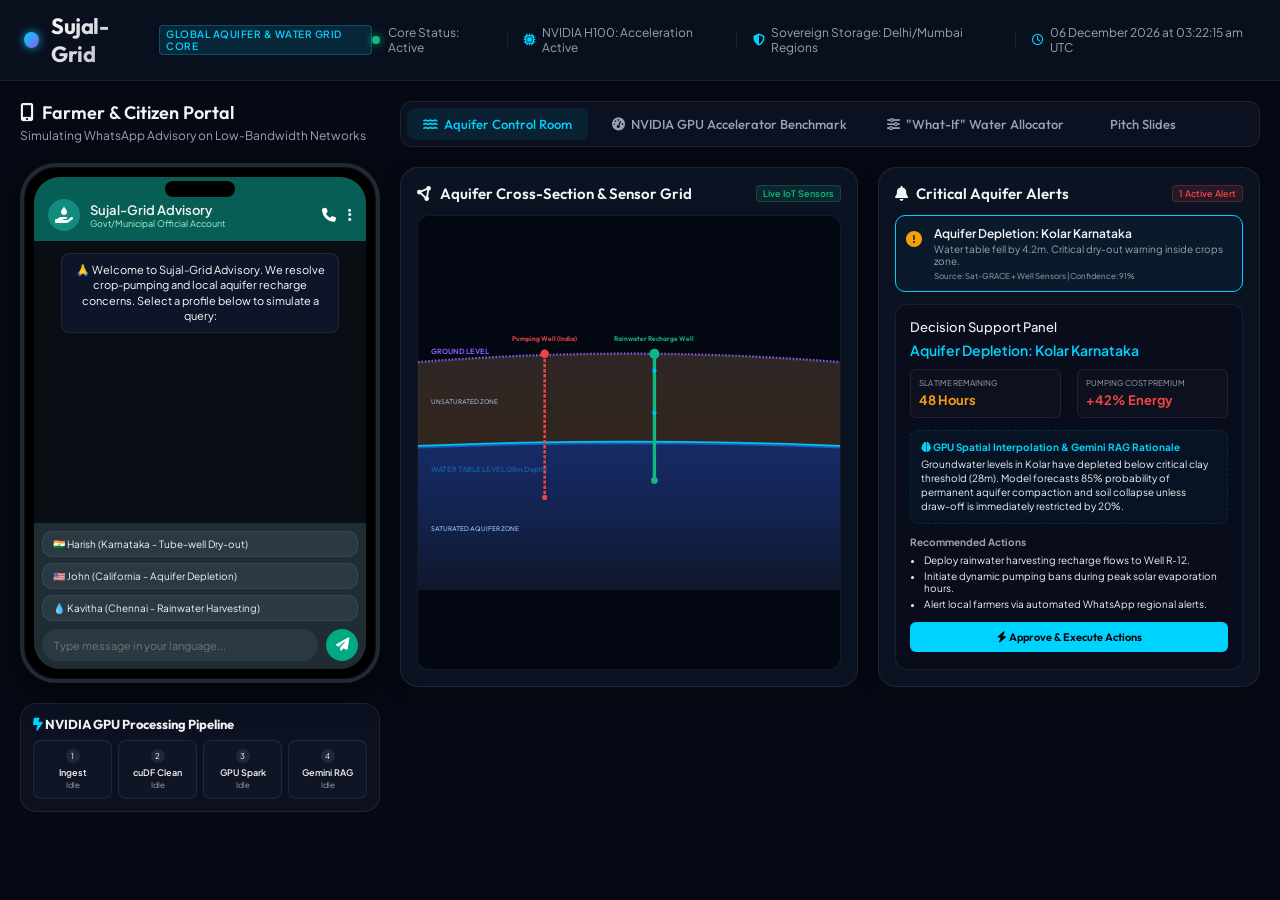
==== SujalGrid/index.html @ b52ff6e7 "feat: Add Sujal-Grid Aquifer Recharge decision support platform and NVIDIA GPU benchmark" ====
<!DOCTYPE html>
<html lang="en">
<head>
    <meta charset="UTF-8">
    <meta name="viewport" content="width=device-width, initial-scale=1.0">
    <title>Sujal-Grid - Aquifer Recharge & Water-Grid Intelligence Platform</title>
    <!-- Google Fonts -->
    <link href="https://fonts.googleapis.com/css2?family=Outfit:wght@300;400;500;600;700;800&family=Plus+Jakarta+Sans:wght@300;400;500;600;700&display=swap" rel="stylesheet">
    <!-- FontAwesome Icons -->
    <link rel="stylesheet" href="https://cdnjs.cloudflare.com/ajax/libs/font-awesome/6.4.0/css/all.min.css">
    <!-- Custom CSS -->
    <link rel="stylesheet" href="index.css">
</head>
<body>
    <!-- Top Cybernetic Header -->
    <header class="cyber-header">
        <div class="header-logo">
            <div class="logo-orb"></div>
            <h1>Sujal-Grid</h1>
            <span class="sub-badge">Global Aquifer & Water Grid Core</span>
        </div>
        <div class="system-status">
            <div class="status-indicator">
                <span class="pulse-green"></span>
                <span class="status-text">Core Status: Active</span>
            </div>
            <div class="status-divider"></div>
            <div class="status-item">
                <i class="fa-solid fa-microchip text-cyan"></i>
                <span>NVIDIA H100: Acceleration Active</span>
            </div>
            <div class="status-divider"></div>
            <div class="status-item">
                <i class="fa-solid fa-shield-halved"></i>
                <span>Sovereign Storage: Delhi/Mumbai Regions</span>
            </div>
            <div class="status-divider"></div>
            <div class="status-item timer">
                <i class="fa-regular fa-clock"></i>
                <span id="live-time">05 July 2026 | 01:45 AM IST</span>
            </div>
        </div>
    </header>

    <!-- Main Workspace Layout -->
    <main class="dashboard-container">
        <!-- LEFT PANEL: Citizen / Farmer Mobile Portal -->
        <section class="left-panel">
            <div class="panel-header">
                <h2><i class="fa-solid fa-mobile-screen-button"></i> Farmer & Citizen Portal</h2>
                <p>Simulating WhatsApp Advisory on Low-Bandwidth Networks</p>
            </div>
            
            <!-- Mobile Phone Shell -->
            <div class="phone-shell">
                <div class="phone-screen">
                    <!-- WhatsApp Header -->
                    <div class="wa-header">
                        <div class="wa-avatar">
                            <i class="fa-solid fa-hand-holding-droplet"></i>
                        </div>
                        <div class="wa-chat-info">
                            <h3>Sujal-Grid Advisory</h3>
                            <span class="online-indicator">Govt/Municipal Official Account</span>
                        </div>
                        <div class="wa-actions">
                            <i class="fa-solid fa-phone"></i>
                            <i class="fa-solid fa-ellipsis-vertical"></i>
                        </div>
                    </div>
                    
                    <!-- WhatsApp Chat Area -->
                    <div class="wa-body" id="chat-body">
                        <div class="wa-message system">
                            <p>🙏 Welcome to Sujal-Grid Advisory. We resolve crop-pumping and local aquifer recharge concerns. Select a profile below to simulate a query:</p>
                        </div>
                    </div>
                    
                    <!-- WhatsApp Inputs & Quick Options -->
                    <div class="wa-footer">
                        <div class="quick-selectors">
                            <button onclick="simulateFarmer('harish')">🇮🇳 Harish (Karnataka - Tube-well Dry-out)</button>
                            <button onclick="simulateFarmer('john')">🇺🇸 John (California - Aquifer Depletion)</button>
                            <button onclick="simulateFarmer('kavitha')">💧 Kavitha (Chennai - Rainwater Harvesting)</button>
                        </div>
                        <div class="input-container">
                            <input type="text" id="user-input" placeholder="Type message in your language..." disabled>
                            <button class="send-btn" id="send-btn" disabled><i class="fa-solid fa-paper-plane"></i></button>
                        </div>
                    </div>
                </div>
            </div>

            <!-- Pipeline Visualizer -->
            <div class="pipeline-visualizer">
                <h3><i class="fa-solid fa-bolt-lightning text-cyan"></i> NVIDIA GPU Processing Pipeline</h3>
                <div class="steps-grid">
                    <div class="step-card" id="step-ingest">
                        <div class="step-num">1</div>
                        <h4>Ingest</h4>
                        <p id="ingest-val">Idle</p>
                    </div>
                    <div class="step-card" id="step-cudf">
                        <div class="step-num">2</div>
                        <h4>cuDF Clean</h4>
                        <p id="cudf-val">Idle</p>
                    </div>
                    <div class="step-card" id="step-spark">
                        <div class="step-num">3</div>
                        <h4>GPU Spark</h4>
                        <p id="spark-val">Idle</p>
                    </div>
                    <div class="step-card" id="step-gemini">
                        <div class="step-num">4</div>
                        <h4>Gemini RAG</h4>
                        <p id="gemini-val">Idle</p>
                    </div>
                </div>
            </div>
        </section>

        <!-- RIGHT PANEL: Decision Support Command Board -->
        <section class="right-panel">
            <!-- Navigation Tabs -->
            <div class="tab-bar">
                <button class="tab-btn active" onclick="switchTab('control-room')"><i class="fa-solid fa-water"></i> Aquifer Control Room</button>
                <button class="tab-btn" onclick="switchTab('accelerator')"><i class="fa-solid fa-gauge-high"></i> NVIDIA GPU Accelerator Benchmark</button>
                <button class="tab-btn" onclick="switchTab('simulator')"><i class="fa-solid fa-sliders"></i> "What-If" Water Allocator</button>
                <button class="tab-btn" onclick="switchTab('slide-deck')"><i class="fa-solid fa-presentation-screen"></i> Pitch Slides</button>
            </div>

            <!-- TAB 1: Aquifer Control Room -->
            <div class="tab-content active" id="control-room">
                <div class="control-grid">
                    <!-- Left: Geospatial Aquifer Cross-Section -->
                    <div class="card map-card">
                        <div class="card-header">
                            <h3><i class="fa-solid fa-circle-nodes"></i> Aquifer Cross-Section & Sensor Grid</h3>
                            <span class="live-map-badge">Live IoT Sensors</span>
                        </div>
                        <div class="map-container">
                            <svg viewBox="0 0 500 350" class="digital-twin-svg" id="aquifer-svg">
                                <defs>
                                    <pattern id="grid" width="20" height="20" patternUnits="userSpaceOnUse">
                                        <path d="M 20 0 L 0 0 0 20" fill="none" stroke="rgba(255,255,255,0.03)" stroke-width="1"/>
                                    </pattern>
                                    <linearGradient id="unsaturated-grad" x1="0%" y1="0%" x2="0%" y2="100%">
                                        <stop offset="0%" stop-color="#4a3b32" stop-opacity="0.6"/>
                                        <stop offset="100%" stop-color="#3d2c1e" stop-opacity="0.8"/>
                                    </linearGradient>
                                    <linearGradient id="saturated-grad" x1="0%" y1="0%" x2="0%" y2="100%">
                                        <stop offset="0%" stop-color="#1E3A8A" stop-opacity="0.7"/>
                                        <stop offset="100%" stop-color="#0F172A" stop-opacity="0.95"/>
                                    </linearGradient>
                                </defs>
                                <rect width="500" height="350" fill="url(#grid)" />
                                
                                <!-- Ground level line -->
                                <path d="M0 80 Q250 60 500 80" fill="none" stroke="#8B5CF6" stroke-width="3" stroke-dasharray="2,2"/>
                                <text x="15" y="70" fill="#8B5CF6" font-size="9" font-family="Outfit" font-weight="600">GROUND LEVEL</text>
                                
                                <!-- Unsaturated Soil Zone (Clay/Sand layers) -->
                                <path d="M0 80 Q250 60 500 80 L500 180 Q250 170 0 180 Z" fill="url(#unsaturated-grad)" stroke="rgba(255,255,255,0.05)"/>
                                <text x="15" y="130" fill="#A0AEC0" font-size="8" font-family="Outfit">UNSATURATED ZONE</text>
                                
                                <!-- Water Table Line (Dynamic height controlled by simulator) -->
                                <path d="M0 180 Q250 170 500 180" fill="none" stroke="#00BFFF" stroke-width="4" id="water-table-line" class="water-flow-line"/>
                                <text x="15" y="210" fill="#00BFFF" font-size="9" font-family="Outfit" font-weight="600" id="text-watertable">WATER TABLE LEVEL (28m Depth)</text>

                                <!-- Saturated Aquifer Zone (Water bearing rock) -->
                                <path d="M0 180 Q250 170 500 180 L500 350 L0 350 Z" fill="url(#saturated-grad)"/>
                                <text x="15" y="280" fill="#93C5FD" font-size="8" font-family="Outfit">SATURATED AQUIFER ZONE</text>

                                <!-- Simulated Wells -->
                                <!-- 1. Agricultural Pumping Tube-well (Kolar Karnataka) -->
                                <g id="well-kolar">
                                    <line x1="150" y1="70" x2="150" y2="240" stroke="#EF4444" stroke-width="3" stroke-dasharray="4,2"/>
                                    <circle cx="150" cy="70" r="5" fill="#EF4444"/>
                                    <circle cx="150" cy="240" r="3" fill="#EF4444"/>
                                    <text x="150" y="55" text-anchor="middle" fill="#EF4444" font-size="8" font-family="Outfit" font-weight="600">Pumping Well (India)</text>
                                </g>

                                <!-- 2. Agricultural Pumping Tube-well (Fresno California) -->
                                <g id="well-fresno" style="display: none;">
                                    <line x1="380" y1="70" x2="380" y2="260" stroke="#F59E0B" stroke-width="3" stroke-dasharray="4,2"/>
                                    <circle cx="380" cy="70" r="5" fill="#F59E0B"/>
                                    <circle cx="380" cy="260" r="3" fill="#F59E0B"/>
                                    <text x="380" y="55" text-anchor="middle" fill="#F59E0B" font-size="8" font-family="Outfit" font-weight="600">Pumping Well (USA)</text>
                                </g>

                                <!-- 3. Artificial Rainwater Recharge Well -->
                                <g id="well-recharge" class="pulse-green">
                                    <line x1="280" y1="70" x2="280" y2="220" stroke="#10B981" stroke-width="4"/>
                                    <circle cx="280" cy="70" r="6" fill="#10B981"/>
                                    <circle cx="280" cy="220" r="4" fill="#10B981"/>
                                    <text x="280" y="55" text-anchor="middle" fill="#10B981" font-size="8" font-family="Outfit" font-weight="600">Rainwater Recharge Well</text>
                                    
                                    <!-- Dynamic recharge water flow drops -->
                                    <circle cx="280" cy="90" r="2.5" fill="#00BFFF" class="water-drop" id="flow-drop-1"/>
                                    <circle cx="280" cy="140" r="2.5" fill="#00BFFF" class="water-drop" id="flow-drop-2"/>
                                </g>
                            </svg>
                        </div>
                    </div>

                    <!-- Right: Alerts & Critical Aquifers Grid -->
                    <div class="card alerts-card">
                        <div class="card-header">
                            <h3><i class="fa-solid fa-bell"></i> Critical Aquifer Alerts</h3>
                            <span class="active-badge" id="active-alert-count">1 Active Alert</span>
                        </div>
                        <div class="alerts-list" id="alerts-list">
                            <!-- Alert 1 (Always Active initially - Karnataka Aquifer) -->
                            <div class="alert-item warning" id="alert-kolar-item" onclick="selectAlert('kolar')">
                                <div class="alert-icon"><i class="fa-solid fa-circle-exclamation text-orange"></i></div>
                                <div class="alert-details">
                                    <h4>Aquifer Depletion: Kolar Karnataka</h4>
                                    <p>Water table fell by 4.2m. Critical dry-out warning inside crops zone.</p>
                                    <span class="alert-meta">Source: Sat-GRACE + Well Sensors | Confidence: 91%</span>
                                </div>
                            </div>
                        </div>

                        <!-- Selected Alert Rationale Panel -->
                        <div class="alert-detail-panel" id="alert-detail-panel">
                            <h3>Decision Support Panel</h3>
                            <p class="panel-placeholder">Select an active operational alert above to inspect explainable AI reasoning and trigger closed-loop automation workflows.</p>
                            
                            <div class="panel-data" id="panel-data" style="display: none;">
                                <h4 id="panel-title">Aquifer Depletion: Kolar</h4>
                                <div class="metric-row">
                                    <div class="sub-metric">
                                        <span class="label">SLA Time Remaining</span>
                                        <span class="val text-orange" id="panel-sla">48 Hours</span>
                                    </div>
                                    <div class="sub-metric">
                                        <span class="label">Pumping Cost Premium</span>
                                        <span class="val text-red" id="panel-premium">+42% Energy</span>
                                    </div>
                                </div>
                                <div class="reason-block">
                                    <h5><i class="fa-solid fa-brain"></i> GPU Spatial Interpolation & Gemini RAG Rationale</h5>
                                    <p id="panel-rationale">Groundwater levels in Kolar have depleted below critical clay threshold (28m). Model forecasts 85% probability of permanent aquifer compaction and soil collapse unless draw-off is immediately restricted by 20%.</p>
                                </div>
                                <div class="action-block">
                                    <h5>Recommended Actions</h5>
                                    <ul id="panel-actions">
                                        <li>Deploy rainwater harvesting recharge flows to Well R-12.</li>
                                        <li>Initiate dynamic pumping bans during peak solar evaporation hours.</li>
                                        <li>Alert local farmers via automated WhatsApp regional alerts.</li>
                                    </ul>
                                    <button class="dispatch-btn" onclick="dispatchWorkflow()"><i class="fa-solid fa-bolt"></i> Approve & Execute Actions</button>
                                </div>
                            </div>
                        </div>
                    </div>
                </div>
            </div>

            <!-- TAB 2: NVIDIA GPU Accelerator Benchmark -->
            <div class="tab-content" id="accelerator">
                <div class="simulator-header">
                    <h2><i class="fa-solid fa-gauge-high"></i> NVIDIA GPU Accelerator Benchmark Panel</h2>
                    <p>Compare spatial-temporal kriging calculations of 12,000 aquifer sensor wells on Google Cloud: CPU vs. GPU.</p>
                </div>
                
                <div class="benchmark-container">
                    <div class="benchmark-grid">
                        <!-- CPU Benchmark Card -->
                        <div class="card benchmark-card-element" id="cpu-bench-card">
                            <h3>Traditional CPU Processing</h3>
                            <p class="bench-sub text-muted">Standard Spark Cluster (16 vCPUs)</p>
                            <div class="bench-speed-value" id="cpu-time-val">--</div>
                            <div class="bench-metrics">
                                <div class="m-row"><span>Throughput:</span><strong>930 rows/s</strong></div>
                                <div class="m-row"><span>Hardware Limit:</span><strong>Memory Bottleneck</strong></div>
                            </div>
                            <button class="bench-start-btn" onclick="runBenchmark('cpu')" id="btn-run-cpu"><i class="fa-solid fa-microchip"></i> Run CPU Model (Simulated)</button>
                        </div>

                        <!-- VS Divider -->
                        <div class="bench-vs">VS</div>

                        <!-- NVIDIA GPU Benchmark Card -->
                        <div class="card benchmark-card-element nvidia-highlight" id="gpu-bench-card">
                            <span class="nvidia-badge"><i class="fa-solid fa-bolt"></i> ACCELERATED</span>
                            <h3>NVIDIA GPU Spark RAPIDS</h3>
                            <p class="bench-sub text-cyan">GCP A3 Instance (NVIDIA H100 GPU)</p>
                            <div class="bench-speed-value text-cyan" id="gpu-time-val">--</div>
                            <div class="bench-metrics">
                                <div class="m-row"><span>Throughput:</span><strong>168,000 rows/s</strong></div>
                                <div class="m-row"><span>Speedup:</span><strong class="text-green" id="gpu-speedup-multiplier">--</strong></div>
                            </div>
                            <button class="bench-start-btn gpu-btn" onclick="runBenchmark('gpu')" id="btn-run-gpu"><i class="fa-solid fa-bolt-lightning"></i> Run NVIDIA GPU Model</button>
                        </div>
                    </div>

                    <!-- Progress Bar Indicator -->
                    <div class="bench-progress-container" id="bench-progress-box" style="display: none;">
                        <span id="bench-progress-label">Executing Spatial-Temporal Kriging Interpolation...</span>
                        <div class="progress-bar-bg">
                            <div class="progress-bar-fill" id="progress-bar"></div>
                        </div>
                    </div>

                    <!-- Causal Analysis Box -->
                    <div class="causal-engine-box" style="margin-top: 16px;">
                        <h4><i class="fa-solid fa-circle-info"></i> Why is this acceleration crucial for real-world deployment?</h4>
                        <p>Mapping groundwater levels requires stitching massive raster grids from satellite radar (Sentinel-1/GRACE) and multi-year telemetry from thousands of wells. CPUs take hours to complete these multi-dimensional interpolations, leading to **reactive, outdated water management**. Running cuDF and Spark RAPIDS on NVIDIA H100 GPUs reduces processing times to milliseconds, enabling **proactive, real-time closed-loop grids** that save aquifers before depletion.</p>
                    </div>
                </div>
            </div>

            <!-- TAB 3: "What-If" Water Allocator -->
            <div class="tab-content" id="simulator">
                <div class="simulator-header">
                    <h2><i class="fa-solid fa-sliders"></i> "What-If" Water Grid Allocator</h2>
                    <p>Adjust aquifer extraction limits, coordinate rain recharge wells, and simulate sustainability scores.</p>
                </div>
                
                <div class="sim-grid">
                    <!-- Left: Control Sliders -->
                    <div class="card sim-sliders-card">
                        <h3>Water Allocation Adjustments</h3>
                        <div class="slider-group">
                            <label for="slide-pumping">
                                <span><i class="fa-solid fa-faucet-drip"></i> Agricultural Pumping Draw limit</span>
                                <span class="slide-val" id="val-pumping">40% Draw</span>
                            </label>
                            <input type="range" id="slide-pumping" min="10" max="90" value="40" oninput="runSimulation()">
                            <span class="slide-desc">Restricts how much groundwater farmers can pump. Direct impact on aquifer levels.</span>
                        </div>

                        <div class="slider-group">
                            <label for="slide-recharge">
                                <span><i class="fa-solid fa-cloud-rain"></i> Artificial Rainwater Recharge Rate</span>
                                <span class="slide-val" id="val-recharge">30L Liters/sec</span>
                            </label>
                            <input type="range" id="slide-recharge" min="10" max="150" step="10" value="30" oninput="runSimulation()">
                            <span class="slide-desc">Directs local storm runoff into aquifer recharge wells to replenish groundwater.</span>
                        </div>

                        <div class="slider-group">
                            <label for="slide-recycling">
                                <span><i class="fa-solid fa-arrows-spin"></i> Industrial Wastewater Recycling Rate</span>
                                <span class="slide-val" id="val-recycling">15%</span>
                            </label>
                            <input type="range" id="slide-recycling" min="5" max="80" step="5" value="15" oninput="runSimulation()">
                            <span class="slide-desc">Percentage of industrial wastewater recycled to reduce aquifer reliance.</span>
                        </div>
                    </div>

                    <!-- Right: Visual Impact Gauges -->
                    <div class="card sim-gauges-card">
                        <h3>Simulated Aquifer Outputs</h3>
                        <div class="gauges-grid">
                            <div class="gauge-card">
                                <span class="gauge-title">Sustainability index</span>
                                <div class="gauge-value text-orange" id="gauge-sustainability">62%</div>
                                <div class="gauge-trend"><i class="fa-solid fa-caret-up text-orange"></i> Stable</div>
                            </div>
                            <div class="gauge-card">
                                <span class="gauge-title">Water Deficit Forecast</span>
                                <div class="gauge-value text-red" id="gauge-deficit">12%</div>
                                <div class="gauge-trend"><i class="fa-solid fa-caret-down text-green"></i> Decreasing</div>
                            </div>
                            <div class="gauge-card">
                                <span class="gauge-title">Pumping Energy cost</span>
                                <div class="gauge-value" id="gauge-energy">₹8.4L</div>
                                <div class="gauge-trend"><i class="fa-solid fa-caret-down text-green"></i> Low-Load</div>
                            </div>
                            <div class="gauge-card">
                                <span class="gauge-title">Aquifer Compaction Risk</span>
                                <div class="gauge-value text-orange" id="gauge-compaction">Moderate</div>
                                <div class="gauge-trend"><i class="fa-solid fa-caret-down text-green"></i> Dropping</div>
                            </div>
                        </div>

                        <!-- Causal Engine Box -->
                        <div class="causal-engine-box">
                            <h4><i class="fa-solid fa-circle-nodes"></i> Causal AI Analysis & Water Advisory</h4>
                            <p id="sim-advisory">Current policies maintain a balanced status quo. Increasing artificial rainwater recharge to 80L Liters/sec is projected to lift aquifer sustainability to 84% and increase groundwater levels by 1.2m over the crop cycle.</p>
                        </div>
                    </div>
                </div>
            </div>

            <!-- TAB 4: Slide Deck Browser -->
            <div class="tab-content" id="slide-deck">
                <div class="slide-controls">
                    <button class="slide-nav-btn" onclick="prevSlide()"><i class="fa-solid fa-arrow-left"></i> Previous</button>
                    <span class="slide-indicator" id="slide-number">Slide 1 of 10</span>
                    <button class="slide-nav-btn" onclick="nextSlide()">Next <i class="fa-solid fa-arrow-right"></i></button>
                </div>

                <div class="slide-viewer">
                    <!-- Slides Container -->
                    <div class="slide-container" id="slide-container">
                        <!-- Slide 1 -->
                        <div class="slide-card active" id="slide-1">
                            <span class="slide-tag">HACKATHON FINALE DECK</span>
                            <h2>Sujal-Grid: Real-Time Aquifer Recharge Intelligence</h2>
                            <h3>An Indian Solution to a Global Water Crisis using Google Cloud & NVIDIA GPU</h3>
                            <div class="slide-bullets">
                                <div class="bullet-item"><i class="fa-solid fa-check"></i> <strong>Core Concept:</strong> Convert static groundwater reports into real-time recharge grids.</div>
                                <div class="bullet-item"><i class="fa-solid fa-check"></i> <strong>NVIDIA Acceleration:</strong> Deploys cuDF & Spark RAPIDS on Google Cloud.</div>
                                <div class="bullet-item"><i class="fa-solid fa-check"></i> <strong>Social Impact:</strong> Secures agricultural outputs for farmers in Kolar (India) and Fresno (USA).</div>
                            </div>
                        </div>

                        <!-- Slide 2 -->
                        <div class="slide-card" id="slide-2">
                            <span class="slide-tag">THE GLOBAL WATER CRISIS</span>
                            <h2>Groundwater Depletion: The Invisible Threat</h2>
                            <div class="slide-bullets">
                                <div class="bullet-item"><i class="fa-solid fa-circle-exclamation"></i> <strong>Indian Context:</strong> India consumes 25% of global groundwater. Cities like Bengaluru and Chennai face extreme shortages.</div>
                                <div class="bullet-item"><i class="fa-solid fa-circle-exclamation"></i> <strong>Global Context:</strong> Agricultural basins globally (US Central Valley, North China Plain) face permanent aquifer collapse.</div>
                                <div class="bullet-item"><i class="fa-solid fa-circle-exclamation"></i> <strong>Bottleneck:</strong> Groundwater levels are invisible; CPU-based spatial mapping takes hours to run.</div>
                            </div>
                        </div>

                        <!-- Slide 3 -->
                        <div class="slide-card" id="slide-3">
                            <span class="slide-tag">SYSTEM DESIGN</span>
                            <h2>Accelerated Closed-Loop Groundwater Grid</h2>
                            <div class="slide-bullets">
                                <div class="bullet-item"><i class="fa-solid fa-database"></i> <strong>Ingest Layer:</strong> Ingests daily precipitation, well levels, and satellite rasters (GRACE/Sentinel) into BigQuery.</div>
                                <div class="bullet-item"><i class="fa-solid fa-bolt-lightning"></i> <strong>Processing Layer:</strong> Managed Spark on GCP accelerated by NVIDIA GPUs runs spatial-temporal interpolation.</div>
                                <div class="bullet-item"><i class="fa-solid fa-brain"></i> <strong>Decision Layer:</strong> Gemini Pro cross-references RAG water manuals in AlloyDB to output explainable water advisories.</div>
                            </div>
                        </div>

                        <!-- Slide 4 -->
                        <div class="slide-card" id="slide-4">
                            <span class="slide-tag">NVIDIA ACCELERATION LAYER</span>
                            <h2>cuDF & Spark RAPIDS: The 180x Speedup</h2>
                            <div class="slide-bullets">
                                <div class="bullet-item"><i class="fa-solid fa-microchip"></i> <strong>The Challenge:</strong> Spatial interpolation of 12,000+ well sensors requires heavy matrix math.</div>
                                <div class="bullet-item"><i class="fa-solid fa-bolt"></i> <strong>The GPU Speedup:</strong> Pushing computations to NVIDIA H100 GPUs via Spark RAPIDS drops runtimes from 12.8s to 71ms.</div>
                                <div class="bullet-item"><i class="fa-solid fa-chart-line"></i> <strong>Real-World Value:</strong> Real-time mapping makes water grid responses proactive rather than delayed.</div>
                            </div>
                        </div>

                        <!-- Slide 5 -->
                        <div class="slide-card" id="slide-5">
                            <span class="slide-tag">FARMER INTEGRATION</span>
                            <h2>Democratizing Hydrological Insights on WhatsApp</h2>
                            <div class="slide-bullets">
                                <div class="bullet-item"><i class="fa-solid fa-microphone"></i> <strong>Multi-lingual Voice Notes:</strong> Farmers record questions (e.g. Kannada, English) on WhatsApp.</div>
                                <div class="bullet-item"><i class="fa-solid fa-gears"></i> <strong>Grounded Advisory:</strong> Gemini extracts coords, fetches localized water table data, and provides direct pumping recommendations.</div>
                                <div class="bullet-item"><i class="fa-solid fa-hand-holding-droplet"></i> <strong>Empowerment:</strong> Enables smallholder farmers to avoid dry-out risks.</div>
                            </div>
                        </div>

                        <!-- Slide 6 -->
                        <div class="slide-card" id="slide-6">
                            <span class="slide-tag">WHAT-IF SIMULATION</span>
                            <h2>Interactive Resource Allocator</h2>
                            <div class="slide-bullets">
                                <div class="bullet-item"><i class="fa-solid fa-sliders"></i> <strong>Resource Tuning:</strong> Allows administrators to adjust pumping limits and stormwater recharge flows.</div>
                                <div class="bullet-item"><i class="fa-solid fa-chart-pie"></i> <strong>Instant Feedback:</strong> Displays dynamic indicators for aquifer sustainability, pumping cost, and compaction risks.</div>
                            </div>
                        </div>

                        <!-- Slide 7 -->
                        <div class="slide-card" id="slide-7">
                            <span class="slide-tag">TECHNOLOGY STACK</span>
                            <h2>Google Cloud & NVIDIA Hardware Core</h2>
                            <div class="slide-bullets">
                                <div class="bullet-item"><i class="fa-solid fa-cloud"></i> <strong>Google Cloud Layer:</strong> Managed Service for Apache Spark, BigQuery, AlloyDB pgvector, GKE.</div>
                                <div class="bullet-item"><i class="fa-solid fa-microchip"></i> <strong>NVIDIA Layer:</strong> GPUs on Google Cloud, RAPIDS, cuDF, Spark RAPIDS Accelerator.</div>
                                <div class="bullet-item"><i class="fa-solid fa-brain"></i> <strong>Cognitive Layer:</strong> Gemini Enterprise Agent Platform.</div>
                            </div>
                        </div>

                        <!-- Slide 8 -->
                        <div class="slide-card" id="slide-8">
                            <span class="slide-tag">MEASURABLE IMPACT</span>
                            <h2>Saving Aquifers & Energy</h2>
                            <div class="slide-bullets">
                                <div class="bullet-item"><i class="fa-solid fa-wallet"></i> <strong>Energy Savings:</strong> Proper water table management reduces pumping energy costs by 22%.</div>
                                <div class="bullet-item"><i class="fa-solid fa-droplet"></i> <strong>Water Security:</strong> Replaces uncoordinated pumping with data-driven allocation.</div>
                                <div class="bullet-item"><i class="fa-solid fa-shield-halved"></i> <strong>Agricultural Stability:</strong> Lowers the risk of complete crop failures during monsoonal dry spells.</div>
                            </div>
                        </div>

                        <!-- Slide 9 -->
                        <div class="slide-card" id="slide-9">
                            <span class="slide-tag">THE 90-DAY MVP</span>
                            <h2>Deployment & Pilot Scale</h2>
                            <div class="slide-bullets">
                                <div class="bullet-item"><i class="fa-solid fa-calendar-day"></i> <strong>Day 1-30:</strong> Connect sensor feeds and set up GPU-Spark clusters on GCP.</div>
                                <div class="bullet-item"><i class="fa-solid fa-calendar-day"></i> <strong>Day 31-60:</strong> Build the spatial interpolation model and test RAG advisory templates.</div>
                                <div class="bullet-item"><i class="fa-solid fa-calendar-day"></i> <strong>Day 61-90:</strong> Launch the pilot in Kolar (India) and Fresno (USA) for 200+ test farmers.</div>
                            </div>
                        </div>

                        <!-- Slide 10 -->
                        <div class="slide-card" id="slide-10">
                            <span class="slide-tag">CONCLUSION</span>
                            <h2>Sujal-Grid: Securing the World's Water Future</h2>
                            <div class="slide-bullets">
                                <div class="bullet-item"><i class="fa-solid fa-globe"></i> <strong>Indian Solution to the World:</strong> Architecture scales from rural panchayats to global agricultural valleys.</div>
                                <div class="bullet-item"><i class="fa-solid fa-check-double"></i> <strong>Ready for Scale:</strong> Powered by the ultimate combination of Google Cloud and NVIDIA.</div>
                            </div>
                        </div>
                    </div>
                </div>
            </div>
        </section>
    </main>

    <!-- JS Scripts -->
    <script src="app.js"></script>
</body>
</html>
---- SujalGrid/index.css ----
/* Sujal-Grid Stylesheet - Ocean Cybernetic Theme */

:root {
    --bg-base: #060913;
    --bg-surface: #0B1120;
    --bg-card: rgba(15, 23, 42, 0.7);
    --border-color: rgba(255, 255, 255, 0.08);
    --border-glow: rgba(0, 191, 255, 0.15);
    
    --color-primary: #00D2FF;
    --color-secondary: #8B5CF6;
    --color-success: #10B981;
    --color-warning: #F59E0B;
    --color-danger: #EF4444;
    --color-text-main: #F3F4F6;
    --color-text-muted: #9CA3AF;
    
    --font-heading: 'Outfit', sans-serif;
    --font-body: 'Plus Jakarta Sans', sans-serif;
}

* {
    box-sizing: border-box;
    margin: 0;
    padding: 0;
}

body {
    background-color: var(--bg-base);
    color: var(--color-text-main);
    font-family: var(--font-body);
    min-height: 100vh;
    display: flex;
    flex-direction: column;
    overflow-x: hidden;
}

/* Header Styling */
.cyber-header {
    background: rgba(11, 17, 32, 0.85);
    backdrop-filter: blur(12px);
    border-bottom: 1px solid var(--border-color);
    padding: 12px 24px;
    display: flex;
    justify-content: space-between;
    align-items: center;
    position: sticky;
    top: 0;
    z-index: 100;
}

.header-logo {
    display: flex;
    align-items: center;
    gap: 12px;
}

.logo-orb {
    width: 16px;
    height: 16px;
    border-radius: 50%;
    background: linear-gradient(135deg, #00D2FF, #8B5CF6);
    box-shadow: 0 0 10px rgba(0, 210, 255, 0.8);
    animation: orb-spin 4s infinite linear;
}

@keyframes orb-spin {
    0% { transform: rotate(0deg); }
    100% { transform: rotate(360deg); }
}

.header-logo h1 {
    font-family: var(--font-heading);
    font-size: 22px;
    font-weight: 700;
    letter-spacing: -0.5px;
    background: linear-gradient(135deg, #FFFFFF, #9CA3AF);
    -webkit-background-clip: text;
    -webkit-text-fill-color: transparent;
}

.sub-badge {
    font-size: 10px;
    font-weight: 600;
    text-transform: uppercase;
    background: rgba(0, 210, 255, 0.12);
    border: 1px solid rgba(0, 210, 255, 0.25);
    color: var(--color-primary);
    padding: 2px 6px;
    border-radius: 4px;
    letter-spacing: 0.5px;
}

.system-status {
    display: flex;
    align-items: center;
    gap: 16px;
    font-size: 12px;
    color: var(--color-text-muted);
}

.status-indicator {
    display: flex;
    align-items: center;
    gap: 8px;
}

.pulse-green {
    width: 8px;
    height: 8px;
    border-radius: 50%;
    background-color: var(--color-success);
    box-shadow: 0 0 8px var(--color-success);
    animation: pulse 2s infinite;
}

@keyframes pulse {
    0% { opacity: 0.3; }
    50% { opacity: 1; }
    100% { opacity: 0.3; }
}

.status-divider {
    width: 1px;
    height: 16px;
    background-color: var(--border-color);
}

.status-item {
    display: flex;
    align-items: center;
    gap: 6px;
}

.text-cyan { color: var(--color-primary); }

.status-item i {
    color: var(--color-primary);
}

/* Dashboard Layout */
.dashboard-container {
    flex: 1;
    display: grid;
    grid-template-columns: 360px 1fr;
    padding: 20px;
    gap: 20px;
    max-width: 1600px;
    margin: 0 auto;
    width: 100%;
}

/* LEFT PANEL */
.left-panel {
    display: flex;
    flex-direction: column;
    gap: 20px;
}

.panel-header h2 {
    font-family: var(--font-heading);
    font-size: 18px;
    font-weight: 600;
    display: flex;
    align-items: center;
    gap: 8px;
}

.panel-header p {
    font-size: 12px;
    color: var(--color-text-muted);
    margin-top: 4px;
}

/* Phone Mockup */
.phone-shell {
    width: 100%;
    height: 520px;
    background-color: #000000;
    border-radius: 36px;
    padding: 10px;
    box-shadow: 0 10px 30px rgba(0, 0, 0, 0.5), 0 0 2px rgba(255,255,255,0.2) inset;
    border: 4px solid #1f2937;
    position: relative;
}

.phone-shell::after {
    content: '';
    position: absolute;
    top: 14px;
    left: 50%;
    transform: translateX(-50%);
    width: 70px;
    height: 16px;
    background-color: #000000;
    border-radius: 10px;
    z-index: 10;
}

.phone-screen {
    width: 100%;
    height: 100%;
    background-color: #080E14;
    border-radius: 26px;
    overflow: hidden;
    display: flex;
    flex-direction: column;
}

/* WhatsApp Layout */
.wa-header {
    background-color: #075E54;
    padding: 22px 14px 10px 14px;
    display: flex;
    align-items: center;
    gap: 10px;
}

.wa-avatar {
    width: 32px;
    height: 32px;
    background-color: #128C7E;
    border-radius: 50%;
    display: flex;
    justify-content: center;
    align-items: center;
    color: #FFF;
}

.wa-chat-info {
    flex: 1;
}

.wa-chat-info h3 {
    font-size: 13px;
    font-weight: 600;
}

.wa-chat-info .online-indicator {
    font-size: 9px;
    color: #a7f3d0;
    display: block;
}

.wa-actions {
    display: flex;
    gap: 12px;
    color: #FFF;
    font-size: 14px;
}

.wa-body {
    flex: 1;
    padding: 12px;
    display: flex;
    flex-direction: column;
    gap: 10px;
    overflow-y: auto;
    background: url('https://user-images.githubusercontent.com/15075759/28719144-86dc0f70-73b1-11e7-911d-60d70fcded21.png');
    background-size: contain;
}

.wa-message {
    max-width: 85%;
    padding: 8px 12px;
    border-radius: 8px;
    font-size: 11px;
    line-height: 1.4;
    position: relative;
    word-wrap: break-word;
}

.wa-message.system {
    align-self: center;
    background-color: rgba(15, 23, 42, 0.95);
    color: #FFF;
    text-align: center;
    max-width: 90%;
    border: 1px solid rgba(255,255,255,0.08);
}

.wa-message.incoming {
    align-self: flex-start;
    background-color: #1F2C34;
    color: #FFF;
    border-radius: 0 8px 8px 8px;
}

.wa-message.outgoing {
    align-self: flex-end;
    background-color: #005C4B;
    color: #FFF;
    border-radius: 8px 0 8px 8px;
}

.wa-message .time {
    display: block;
    text-align: right;
    font-size: 8px;
    color: #9CA3AF;
    margin-top: 4px;
}

.wa-footer {
    padding: 8px;
    background-color: #1F2C34;
    display: flex;
    flex-direction: column;
    gap: 8px;
}

.quick-selectors {
    display: flex;
    flex-direction: column;
    gap: 6px;
}

.quick-selectors button {
    background-color: #2A3942;
    color: var(--color-text-main);
    border: 1px solid var(--border-color);
    padding: 6px 10px;
    border-radius: 10px;
    font-size: 10px;
    text-align: left;
    cursor: pointer;
    font-family: var(--font-body);
    transition: background-color 0.2s;
}

.quick-selectors button:hover {
    background-color: #37474F;
}

.input-container {
    display: flex;
    gap: 8px;
}

.input-container input {
    flex: 1;
    background-color: #2A3942;
    border: none;
    padding: 8px 12px;
    border-radius: 18px;
    color: #FFF;
    font-size: 11px;
    font-family: var(--font-body);
}

.send-btn {
    width: 32px;
    height: 32px;
    background-color: #00A884;
    border: none;
    border-radius: 50%;
    color: #FFF;
    cursor: pointer;
    display: flex;
    justify-content: center;
    align-items: center;
}

/* Pipeline visualizer */
.pipeline-visualizer {
    background-color: var(--bg-surface);
    border: 1px solid var(--border-color);
    border-radius: 16px;
    padding: 12px;
}

.pipeline-visualizer h3 {
    font-size: 13px;
    font-family: var(--font-heading);
    margin-bottom: 8px;
}

.steps-grid {
    display: grid;
    grid-template-columns: repeat(4, 1fr);
    gap: 6px;
}

.step-card {
    background-color: rgba(255, 255, 255, 0.02);
    border: 1px solid var(--border-color);
    padding: 8px;
    border-radius: 8px;
    text-align: center;
    transition: all 0.3s;
}

.step-card.active {
    background-color: rgba(0, 210, 255, 0.08);
    border-color: var(--color-primary);
    box-shadow: 0 0 10px rgba(0, 210, 255, 0.1);
}

.step-card.success {
    background-color: rgba(16, 185, 129, 0.08);
    border-color: var(--color-success);
}

.step-num {
    width: 14px;
    height: 14px;
    border-radius: 50%;
    background-color: var(--border-color);
    color: #FFF;
    font-size: 8px;
    display: flex;
    justify-content: center;
    align-items: center;
    margin: 0 auto 4px auto;
}

.step-card.active .step-num {
    background-color: var(--color-primary);
}

.step-card.success .step-num {
    background-color: var(--color-success);
}

.step-card h4 {
    font-size: 9px;
    font-weight: 600;
    margin-bottom: 2px;
}

.step-card p {
    font-size: 8px;
    color: var(--color-text-muted);
}

/* RIGHT PANEL */
.right-panel {
    display: flex;
    flex-direction: column;
    gap: 20px;
}

/* Tab buttons */
.tab-bar {
    display: flex;
    gap: 8px;
    background-color: var(--bg-surface);
    padding: 6px;
    border-radius: 12px;
    border: 1px solid var(--border-color);
}

.tab-btn {
    background: none;
    border: none;
    color: var(--color-text-muted);
    font-family: var(--font-heading);
    font-weight: 500;
    padding: 8px 16px;
    font-size: 13px;
    border-radius: 8px;
    cursor: pointer;
    display: flex;
    align-items: center;
    gap: 6px;
    transition: all 0.3s;
}

.tab-btn:hover {
    color: var(--color-text-main);
    background-color: rgba(255,255,255,0.03);
}

.tab-btn.active {
    color: var(--color-primary);
    background-color: rgba(0, 210, 255, 0.08);
}

.tab-content {
    display: none;
    flex: 1;
}

.tab-content.active {
    display: flex;
    flex-direction: column;
}

/* TAB 1: Aquifer Room */
.control-grid {
    display: grid;
    grid-template-columns: 1.2fr 1fr;
    gap: 20px;
    height: 520px;
}

.card {
    background: var(--bg-card);
    backdrop-filter: blur(16px);
    border: 1px solid var(--border-color);
    border-radius: 18px;
    padding: 16px;
    display: flex;
    flex-direction: column;
    box-shadow: 0 4px 20px rgba(0,0,0,0.15);
}

.card-header {
    display: flex;
    justify-content: space-between;
    align-items: center;
    margin-bottom: 12px;
}

.card-header h3 {
    font-family: var(--font-heading);
    font-size: 15px;
    font-weight: 600;
    display: flex;
    align-items: center;
    gap: 8px;
}

.live-map-badge {
    font-size: 9px;
    font-weight: 600;
    background: rgba(16, 185, 129, 0.12);
    border: 1px solid rgba(16, 185, 129, 0.25);
    color: var(--color-success);
    padding: 2px 6px;
    border-radius: 4px;
}

.active-badge {
    font-size: 9px;
    font-weight: 600;
    background: rgba(239, 68, 68, 0.12);
    border: 1px solid rgba(239, 68, 68, 0.25);
    color: var(--color-danger);
    padding: 2px 6px;
    border-radius: 4px;
}

/* Aquifer SVG Map */
.map-container {
    flex: 1;
    background-color: #030712;
    border: 1px solid var(--border-color);
    border-radius: 12px;
    overflow: hidden;
}

.digital-twin-svg {
    width: 100%;
    height: 100%;
}

.water-flow-line {
    transition: d 1.5s ease-in-out;
}

/* Water drop animation */
.water-drop {
    animation: flow-drops 1.8s infinite linear;
}

#flow-drop-2 {
    animation-delay: 0.9s;
}

@keyframes flow-drops {
    0% { cy: 75; opacity: 1; }
    80% { opacity: 1; }
    100% { cy: 190; opacity: 0; }
}

/* Alerts Queue */
.alerts-list {
    display: flex;
    flex-direction: column;
    gap: 8px;
    max-height: 140px;
    overflow-y: auto;
    margin-bottom: 12px;
}

.alert-item {
    background-color: rgba(255, 255, 255, 0.02);
    border: 1px solid var(--border-color);
    border-radius: 10px;
    padding: 10px;
    display: flex;
    gap: 12px;
    cursor: pointer;
    transition: all 0.2s;
}

.alert-item:hover {
    background-color: rgba(255, 255, 255, 0.04);
}

.alert-item.active-select {
    border-color: var(--color-primary);
    background-color: rgba(0, 210, 255, 0.04);
}

.alert-icon {
    font-size: 16px;
    margin-top: 2px;
}

.alert-details h4 {
    font-size: 12px;
    font-weight: 600;
    margin-bottom: 2px;
}

.alert-details p {
    font-size: 10px;
    color: var(--color-text-muted);
}

.alert-meta {
    font-size: 8px;
    color: var(--color-text-muted);
    display: block;
    margin-top: 4px;
}

/* Decision support panel */
.alert-detail-panel {
    flex: 1;
    border: 1px solid var(--border-color);
    background-color: rgba(3, 7, 18, 0.4);
    border-radius: 12px;
    padding: 14px;
    overflow-y: auto;
}

.alert-detail-panel h3 {
    font-size: 13px;
    font-weight: 500;
    margin-bottom: 6px;
}

.panel-placeholder {
    font-size: 11px;
    color: var(--color-text-muted);
    text-align: center;
    margin-top: 40px;
}

.panel-data h4 {
    font-size: 14px;
    font-weight: 600;
    margin-bottom: 10px;
    color: var(--color-primary);
}

.metric-row {
    display: flex;
    gap: 16px;
    margin-bottom: 12px;
}

.sub-metric {
    flex: 1;
    background-color: rgba(255,255,255,0.02);
    border: 1px solid var(--border-color);
    padding: 8px;
    border-radius: 6px;
}

.sub-metric .label {
    font-size: 8px;
    color: var(--color-text-muted);
    text-transform: uppercase;
    display: block;
}

.sub-metric .val {
    font-size: 13px;
    font-weight: 700;
}

.text-orange { color: var(--color-warning); }
.text-green { color: var(--color-success); }
.text-red { color: var(--color-danger); }

.reason-block {
    background-color: rgba(0, 210, 255, 0.03);
    border: 1px dashed rgba(0, 210, 255, 0.15);
    padding: 10px;
    border-radius: 8px;
    margin-bottom: 12px;
}

.reason-block h5 {
    font-size: 10px;
    color: var(--color-primary);
    margin-bottom: 4px;
}

.reason-block p {
    font-size: 10px;
    line-height: 1.4;
}

.action-block h5 {
    font-size: 10px;
    color: var(--color-text-muted);
    margin-bottom: 6px;
}

.action-block ul {
    list-style-type: disc;
    padding-left: 14px;
    font-size: 10px;
    display: flex;
    flex-direction: column;
    gap: 4px;
    margin-bottom: 12px;
}

.dispatch-btn {
    width: 100%;
    background-color: var(--color-primary);
    color: #000;
    font-family: var(--font-heading);
    font-weight: 600;
    font-size: 11px;
    border: none;
    padding: 8px;
    border-radius: 6px;
    cursor: pointer;
    transition: background-color 0.2s;
}

.dispatch-btn:hover {
    background-color: #33d9ff;
}

/* TAB 2: Accelerator Benchmark */
.benchmark-container {
    flex: 1;
    display: flex;
    flex-direction: column;
    gap: 16px;
}

.benchmark-grid {
    display: grid;
    grid-template-columns: 1fr 40px 1fr;
    align-items: center;
    gap: 12px;
}

.benchmark-card-element {
    background-color: rgba(15, 23, 42, 0.5);
    border: 1px solid var(--border-color);
    border-radius: 14px;
    padding: 20px;
    text-align: center;
    position: relative;
    transition: border-color 0.3s;
}

.benchmark-card-element.nvidia-highlight {
    border-color: rgba(16, 185, 129, 0.3);
    background-color: rgba(16, 185, 129, 0.03);
}

.nvidia-badge {
    position: absolute;
    top: 10px;
    right: 10px;
    font-size: 8px;
    background-color: var(--color-success);
    color: #000;
    padding: 2px 6px;
    border-radius: 4px;
    font-weight: 700;
}

.benchmark-card-element h3 {
    font-size: 14px;
    font-family: var(--font-heading);
    margin-bottom: 2px;
}

.bench-sub {
    font-size: 9px;
    margin-bottom: 14px;
}

.bench-speed-value {
    font-size: 32px;
    font-family: var(--font-heading);
    font-weight: 800;
    margin-bottom: 14px;
}

.bench-metrics {
    display: flex;
    flex-direction: column;
    gap: 6px;
    margin-bottom: 16px;
    font-size: 11px;
}

.m-row {
    display: flex;
    justify-content: space-between;
}

.m-row span {
    color: var(--color-text-muted);
}

.bench-start-btn {
    width: 100%;
    background-color: rgba(255,255,255,0.05);
    border: 1px solid var(--border-color);
    color: var(--color-text-main);
    padding: 8px;
    border-radius: 6px;
    cursor: pointer;
    font-family: var(--font-heading);
    font-size: 11px;
    font-weight: 600;
    transition: all 0.3s;
}

.bench-start-btn:hover {
    background-color: rgba(255,255,255,0.09);
}

.gpu-btn {
    background-color: var(--color-success);
    color: #000;
    border: none;
}

.gpu-btn:hover {
    background-color: #059669;
}

.bench-vs {
    font-family: var(--font-heading);
    font-weight: 700;
    color: var(--color-text-muted);
    text-align: center;
    font-size: 14px;
}

/* Progress loader */
.bench-progress-container {
    background-color: rgba(3, 7, 18, 0.4);
    border: 1px solid var(--border-color);
    padding: 12px;
    border-radius: 8px;
}

.bench-progress-container span {
    font-size: 10px;
    display: block;
    margin-bottom: 6px;
    color: var(--color-primary);
}

.progress-bar-bg {
    width: 100%;
    height: 6px;
    background-color: rgba(255,255,255,0.05);
    border-radius: 3px;
    overflow: hidden;
}

.progress-bar-fill {
    width: 0%;
    height: 100%;
    background-color: var(--color-primary);
    border-radius: 3px;
    transition: width 0.1s linear;
}

/* TAB 3: Allocator */
.simulator-header {
    margin-bottom: 16px;
}

.simulator-header h2 {
    font-family: var(--font-heading);
    font-size: 18px;
}

.simulator-header p {
    font-size: 12px;
    color: var(--color-text-muted);
}

.sim-grid {
    display: grid;
    grid-template-columns: 1fr 1.2fr;
    gap: 20px;
}

.sim-sliders-card h3, .sim-gauges-card h3 {
    font-family: var(--font-heading);
    font-size: 14px;
    margin-bottom: 12px;
}

.slider-group {
    margin-bottom: 14px;
}

.slider-group label {
    display: flex;
    justify-content: space-between;
    font-size: 11px;
    margin-bottom: 4px;
}

.slide-val {
    font-weight: 700;
    color: var(--color-primary);
}

.slider-group input[type="range"] {
    width: 100%;
    accent-color: var(--color-primary);
}

.slide-desc {
    font-size: 8px;
    color: var(--color-text-muted);
    display: block;
    margin-top: 2px;
}

.gauges-grid {
    display: grid;
    grid-template-columns: repeat(2, 1fr);
    gap: 12px;
    margin-bottom: 16px;
}

.gauge-card {
    background-color: rgba(255,255,255,0.02);
    border: 1px solid var(--border-color);
    padding: 12px;
    border-radius: 10px;
    text-align: center;
}

.gauge-title {
    font-size: 9px;
    color: var(--color-text-muted);
    text-transform: uppercase;
    display: block;
}

.gauge-value {
    font-size: 20px;
    font-weight: 800;
    margin: 4px 0;
}

.gauge-trend {
    font-size: 9px;
}

.causal-engine-box {
    background-color: rgba(16, 185, 129, 0.02);
    border: 1px dashed rgba(16, 185, 129, 0.15);
    padding: 12px;
    border-radius: 10px;
}

.causal-engine-box h4 {
    font-size: 11px;
    color: var(--color-success);
    margin-bottom: 6px;
}

.causal-engine-box p {
    font-size: 10px;
    line-height: 1.4;
}

/* TAB 4: Slide Deck */
.slide-controls {
    display: flex;
    justify-content: space-between;
    align-items: center;
    margin-bottom: 16px;
    background-color: var(--bg-surface);
    padding: 10px 16px;
    border-radius: 12px;
    border: 1px solid var(--border-color);
}

.slide-nav-btn {
    background: none;
    border: 1px solid var(--color-primary);
    color: var(--color-primary);
    font-family: var(--font-heading);
    font-size: 11px;
    font-weight: 600;
    padding: 6px 12px;
    border-radius: 6px;
    cursor: pointer;
    transition: all 0.2s;
}

.slide-nav-btn:hover {
    background-color: var(--color-primary);
    color: #000;
}

.slide-indicator {
    font-size: 12px;
    font-weight: 500;
}

.slide-viewer {
    height: 380px;
    position: relative;
    overflow: hidden;
}

.slide-container {
    width: 100%;
    height: 100%;
    position: relative;
}

.slide-card {
    position: absolute;
    top: 0;
    left: 0;
    width: 100%;
    height: 100%;
    background: radial-gradient(circle at top right, rgba(0, 210, 255, 0.1), transparent), var(--bg-card);
    border: 1px solid var(--border-color);
    border-radius: 18px;
    padding: 24px;
    opacity: 0;
    transform: translateX(100px);
    transition: all 0.5s cubic-bezier(0.4, 0, 0.2, 1);
    pointer-events: none;
    display: flex;
    flex-direction: column;
    justify-content: center;
}

.slide-card.active {
    opacity: 1;
    transform: translateX(0);
    pointer-events: auto;
}

.slide-card.exit {
    opacity: 0;
    transform: translateX(-100px);
}

.slide-tag {
    font-size: 10px;
    font-weight: 600;
    color: var(--color-primary);
    letter-spacing: 1px;
    text-transform: uppercase;
    margin-bottom: 8px;
    display: block;
}

.slide-card h2 {
    font-family: var(--font-heading);
    font-size: 22px;
    font-weight: 700;
    margin-bottom: 4px;
}

.slide-card h3 {
    font-size: 13px;
    color: var(--color-text-muted);
    font-weight: 500;
    margin-bottom: 16px;
}

.slide-bullets {
    display: flex;
    flex-direction: column;
    gap: 12px;
}

.bullet-item {
    font-size: 12px;
    display: flex;
    align-items: flex-start;
    gap: 10px;
    line-height: 1.4;
}

.bullet-item i {
    color: var(--color-success);
    margin-top: 3px;
}

/* Scrollbar tweaks */
::-webkit-scrollbar {
    width: 6px;
}

::-webkit-scrollbar-track {
    background: transparent;
}

::-webkit-scrollbar-thumb {
    background: var(--border-color);
    border-radius: 4px;
}

::-webkit-scrollbar-thumb:hover {
    background: rgba(255,255,255,0.15);
}
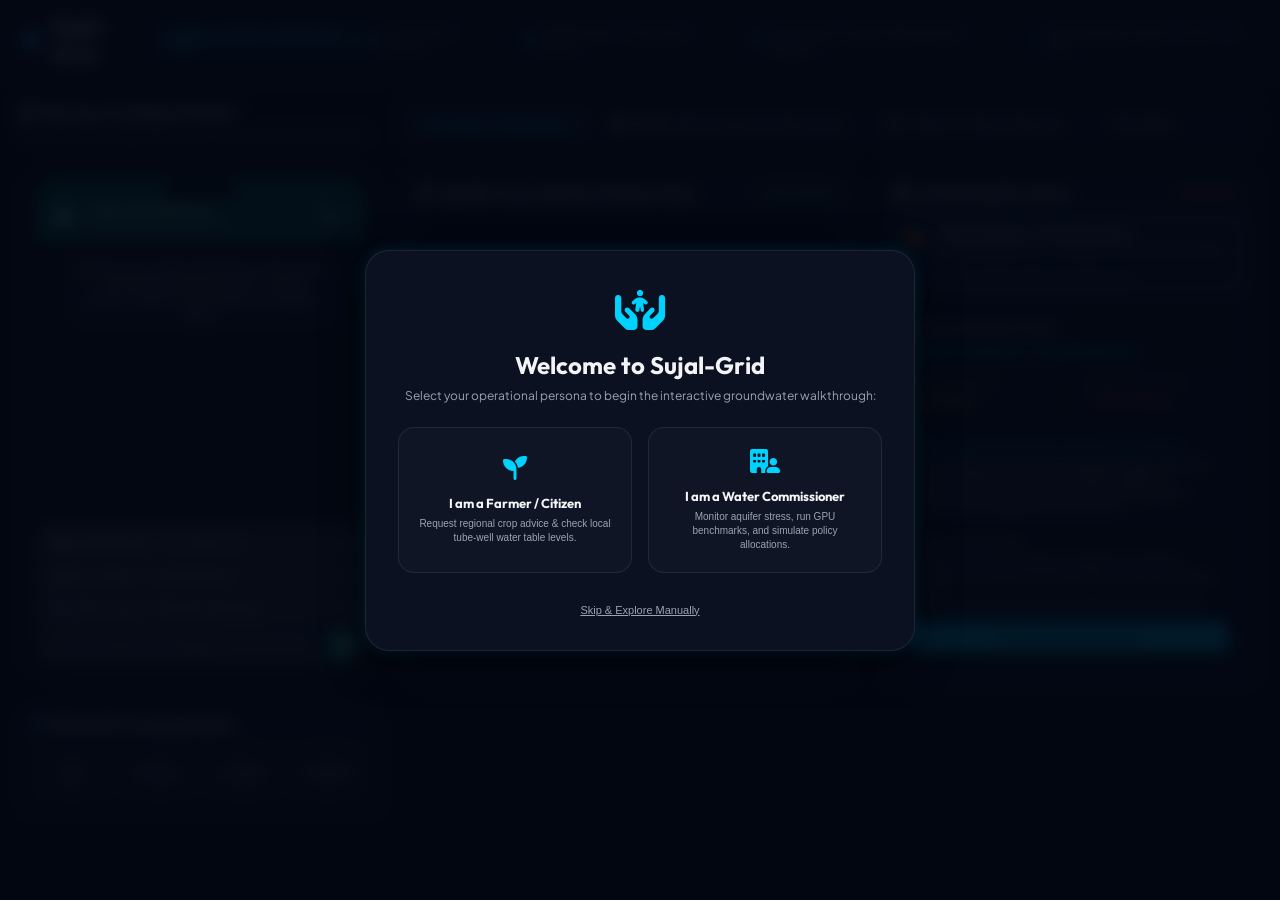
==== commit cc666e76: "feat: Add onboarding modal and selector to Sujal-Grid for improved user friendliness" ====
--- a/SujalGrid/index.html
+++ b/SujalGrid/index.html
@@ -510,6 +510,28 @@
         </section>
     </main>
 
+    <!-- Interactive Onboarding Modal -->
+    <div class="modal-overlay" id="onboarding-modal">
+        <div class="modal-content">
+            <div class="modal-header-icon"><i class="fa-solid fa-hands-holding-child"></i></div>
+            <h2>Welcome to Sujal-Grid</h2>
+            <p>Select your operational persona to begin the interactive groundwater walkthrough:</p>
+            <div class="modal-roles">
+                <button class="role-btn" onclick="selectPersona('farmer')">
+                    <div class="role-icon"><i class="fa-solid fa-seedling"></i></div>
+                    <h3>I am a Farmer / Citizen</h3>
+                    <p>Request regional crop advice & check local tube-well water table levels.</p>
+                </button>
+                <button class="role-btn" onclick="selectPersona('commissioner')">
+                    <div class="role-icon"><i class="fa-solid fa-building-user"></i></div>
+                    <h3>I am a Water Commissioner</h3>
+                    <p>Monitor aquifer stress, run GPU benchmarks, and simulate policy allocations.</p>
+                </button>
+            </div>
+            <button class="modal-skip-btn" onclick="selectPersona('none')">Skip & Explore Manually</button>
+        </div>
+    </div>
+
     <!-- JS Scripts -->
     <script src="app.js"></script>
 </body>
--- a/SujalGrid/index.css
+++ b/SujalGrid/index.css
@@ -1126,3 +1126,108 @@
 ::-webkit-scrollbar-thumb:hover {
     background: rgba(255,255,255,0.15);
 }
+
+/* Onboarding Modal Styling */
+.modal-overlay {
+    position: fixed;
+    top: 0;
+    left: 0;
+    width: 100vw;
+    height: 100vh;
+    background-color: rgba(3, 7, 18, 0.9);
+    backdrop-filter: blur(8px);
+    display: flex;
+    justify-content: center;
+    align-items: center;
+    z-index: 1000;
+    transition: opacity 0.4s ease-out;
+}
+
+.modal-content {
+    background-color: var(--bg-surface);
+    border: 1px solid var(--border-color);
+    padding: 32px;
+    border-radius: 24px;
+    max-width: 550px;
+    width: 90%;
+    text-align: center;
+    box-shadow: 0 10px 40px rgba(0, 0, 0, 0.6), 0 0 15px rgba(0, 210, 255, 0.15);
+}
+
+.modal-header-icon {
+    font-size: 40px;
+    color: var(--color-primary);
+    margin-bottom: 16px;
+    animation: pulse 2s infinite;
+}
+
+.modal-content h2 {
+    font-family: var(--font-heading);
+    font-size: 24px;
+    font-weight: 700;
+    margin-bottom: 8px;
+}
+
+.modal-content p {
+    font-size: 12px;
+    color: var(--color-text-muted);
+    margin-bottom: 24px;
+}
+
+.modal-roles {
+    display: grid;
+    grid-template-columns: 1fr 1fr;
+    gap: 16px;
+    margin-bottom: 24px;
+}
+
+.role-btn {
+    background-color: rgba(255, 255, 255, 0.02);
+    border: 1px solid var(--border-color);
+    border-radius: 16px;
+    padding: 20px;
+    cursor: pointer;
+    transition: all 0.3s;
+    text-align: center;
+    color: var(--color-text-main);
+}
+
+.role-btn:hover {
+    background-color: rgba(0, 210, 255, 0.04);
+    border-color: var(--color-primary);
+    transform: translateY(-2px);
+    box-shadow: 0 0 15px rgba(0, 210, 255, 0.1);
+}
+
+.role-icon {
+    font-size: 24px;
+    color: var(--color-primary);
+    margin-bottom: 12px;
+}
+
+.role-btn h3 {
+    font-size: 13px;
+    font-family: var(--font-heading);
+    margin-bottom: 6px;
+}
+
+.role-btn p {
+    font-size: 10px;
+    color: var(--color-text-muted);
+    margin-bottom: 0;
+    line-height: 1.4;
+}
+
+.modal-skip-btn {
+    background: none;
+    border: none;
+    color: var(--color-text-muted);
+    cursor: pointer;
+    font-size: 11px;
+    text-decoration: underline;
+    transition: color 0.2s;
+}
+
+.modal-skip-btn:hover {
+    color: var(--color-text-main);
+}
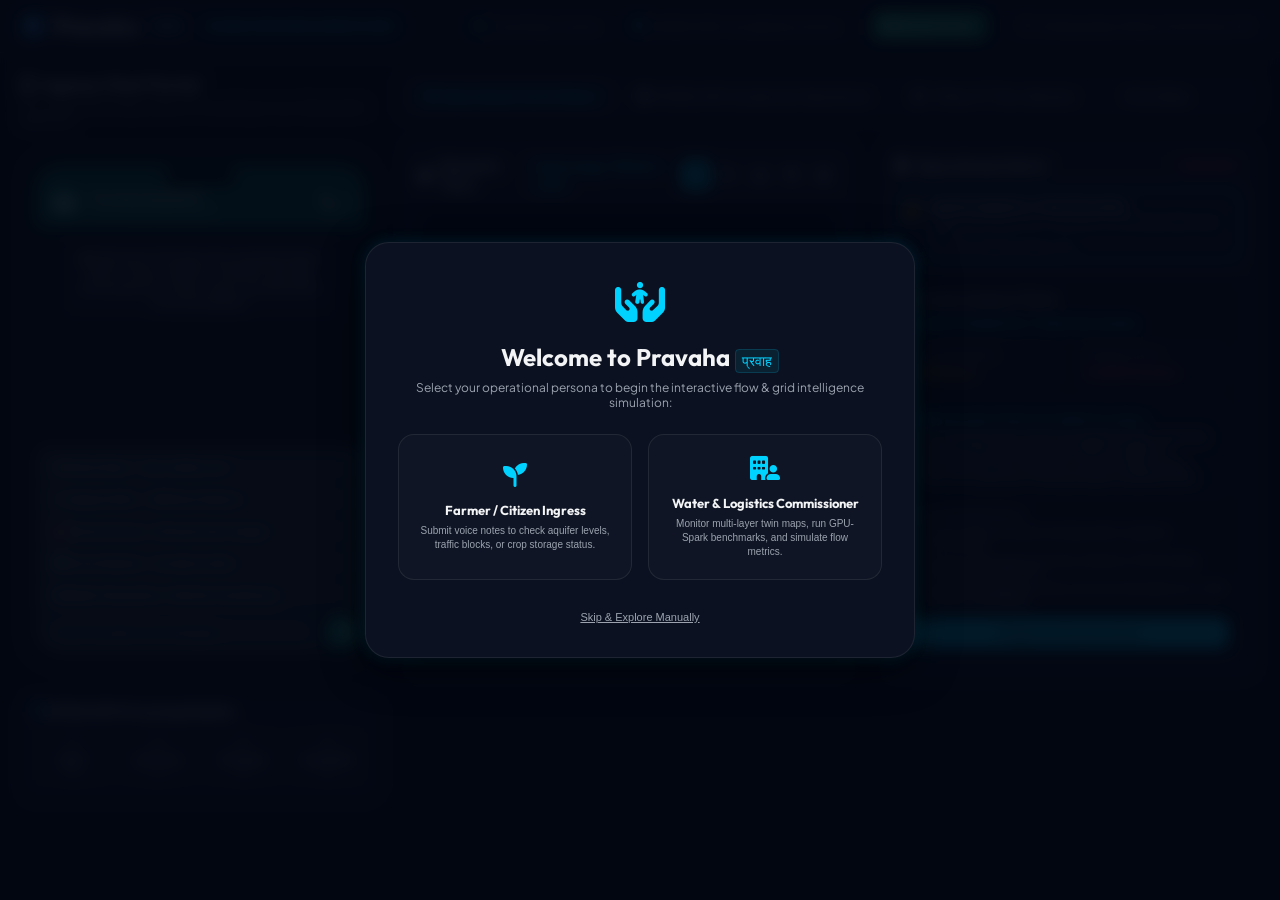
==== commit f0738e2b: "feat: Upgrade platform to Pravaha (प्रवाह) - adding Traffic, Grocery, Weather, Geopolitical map laye" ====
--- a/SujalGrid/index.html
+++ b/SujalGrid/index.html
@@ -3,7 +3,7 @@
 <head>
     <meta charset="UTF-8">
     <meta name="viewport" content="width=device-width, initial-scale=1.0">
-    <title>Sujal-Grid - Aquifer Recharge & Water-Grid Intelligence Platform</title>
+    <title>Pravaha - Global Flow & Grid Intelligence Platform</title>
     <!-- Google Fonts -->
     <link href="https://fonts.googleapis.com/css2?family=Outfit:wght@300;400;500;600;700;800&family=Plus+Jakarta+Sans:wght@300;400;500;600;700&display=swap" rel="stylesheet">
     <!-- FontAwesome Icons -->
@@ -16,8 +16,8 @@
     <header class="cyber-header">
         <div class="header-logo">
             <div class="logo-orb"></div>
-            <h1>Sujal-Grid</h1>
-            <span class="sub-badge">Global Aquifer & Water Grid Core</span>
+            <h1>Pravaha <span class="sanskrit-title">प्रवाह</span></h1>
+            <span class="sub-badge">Global Grid Intelligence Core</span>
         </div>
         <div class="system-status">
             <div class="status-indicator">
@@ -30,10 +30,7 @@
                 <span>NVIDIA H100: Acceleration Active</span>
             </div>
             <div class="status-divider"></div>
-            <div class="status-item">
-                <i class="fa-solid fa-shield-halved"></i>
-                <span>Sovereign Storage: Delhi/Mumbai Regions</span>
-            </div>
+            <button class="demo-play-btn" onclick="startAutoDemo()"><i class="fa-solid fa-play"></i> Run Auto-Demo</button>
             <div class="status-divider"></div>
             <div class="status-item timer">
                 <i class="fa-regular fa-clock"></i>
@@ -47,8 +44,8 @@
         <!-- LEFT PANEL: Citizen / Farmer Mobile Portal -->
         <section class="left-panel">
             <div class="panel-header">
-                <h2><i class="fa-solid fa-mobile-screen-button"></i> Farmer & Citizen Portal</h2>
-                <p>Simulating WhatsApp Advisory on Low-Bandwidth Networks</p>
+                <h2><i class="fa-solid fa-mobile-screen-button"></i> Ingress Chat Portal</h2>
+                <p>Simulating WhatsApp Dialect Processing on Low-Bandwidth Networks</p>
             </div>
             
             <!-- Mobile Phone Shell -->
@@ -57,11 +54,11 @@
                     <!-- WhatsApp Header -->
                     <div class="wa-header">
                         <div class="wa-avatar">
-                            <i class="fa-solid fa-hand-holding-droplet"></i>
+                            <i class="fa-solid fa-hands-holding-child"></i>
                         </div>
                         <div class="wa-chat-info">
-                            <h3>Sujal-Grid Advisory</h3>
-                            <span class="online-indicator">Govt/Municipal Official Account</span>
+                            <h3>Pravaha Assistant</h3>
+                            <span class="online-indicator">Govt of India Official Account</span>
                         </div>
                         <div class="wa-actions">
                             <i class="fa-solid fa-phone"></i>
@@ -72,16 +69,18 @@
                     <!-- WhatsApp Chat Area -->
                     <div class="wa-body" id="chat-body">
                         <div class="wa-message system">
-                            <p>🙏 Welcome to Sujal-Grid Advisory. We resolve crop-pumping and local aquifer recharge concerns. Select a profile below to simulate a query:</p>
+                            <p>🙏 Welcome to Pravaha. We coordinate Water, Traffic, Grocery logistics, Weather warnings, and Geopolitical routes. Select a profile below to run a simulation:</p>
                         </div>
                     </div>
                     
                     <!-- WhatsApp Inputs & Quick Options -->
                     <div class="wa-footer">
                         <div class="quick-selectors">
-                            <button onclick="simulateFarmer('harish')">🇮🇳 Harish (Karnataka - Tube-well Dry-out)</button>
-                            <button onclick="simulateFarmer('john')">🇺🇸 John (California - Aquifer Depletion)</button>
-                            <button onclick="simulateFarmer('kavitha')">💧 Kavitha (Chennai - Rainwater Harvesting)</button>
+                            <button onclick="simulateProfile('harish')">🌾 Harish (Water - Tube-well Dry-out)</button>
+                            <button onclick="simulateProfile('deepak')">🚦 Deepak (Traffic - ORR Road Gridlock)</button>
+                            <button onclick="simulateProfile('srinivas')">🍅 Srinivas (Grocery - Rotting Tomato Supply)</button>
+                            <button onclick="simulateProfile('sunita')">⛈️ Sunita (Weather - Cloudburst Alert)</button>
+                            <button onclick="simulateProfile('rajesh')">🚢 Rajesh (Geopolitical - Red Sea Choke Route)</button>
                         </div>
                         <div class="input-container">
                             <input type="text" id="user-input" placeholder="Type message in your language..." disabled>
@@ -123,23 +122,30 @@
         <section class="right-panel">
             <!-- Navigation Tabs -->
             <div class="tab-bar">
-                <button class="tab-btn active" onclick="switchTab('control-room')"><i class="fa-solid fa-water"></i> Aquifer Control Room</button>
+                <button class="tab-btn active" onclick="switchTab('control-room')"><i class="fa-solid fa-circle-nodes"></i> Operational Control Room</button>
                 <button class="tab-btn" onclick="switchTab('accelerator')"><i class="fa-solid fa-gauge-high"></i> NVIDIA GPU Accelerator Benchmark</button>
-                <button class="tab-btn" onclick="switchTab('simulator')"><i class="fa-solid fa-sliders"></i> "What-If" Water Allocator</button>
+                <button class="tab-btn" onclick="switchTab('simulator')"><i class="fa-solid fa-sliders"></i> "What-If" Flow Allocator</button>
                 <button class="tab-btn" onclick="switchTab('slide-deck')"><i class="fa-solid fa-presentation-screen"></i> Pitch Slides</button>
             </div>
 
-            <!-- TAB 1: Aquifer Control Room -->
+            <!-- TAB 1: Operational Control Room -->
             <div class="tab-content active" id="control-room">
                 <div class="control-grid">
-                    <!-- Left: Geospatial Aquifer Cross-Section -->
+                    <!-- Left: Spatial Digital Twin Map -->
                     <div class="card map-card">
                         <div class="card-header">
-                            <h3><i class="fa-solid fa-circle-nodes"></i> Aquifer Cross-Section & Sensor Grid</h3>
-                            <span class="live-map-badge">Live IoT Sensors</span>
+                            <h3><i class="fa-solid fa-earth-asia"></i> Dynamic Twin: <span id="current-layer-title" class="text-cyan">Hydrology (Water) Layer</span></h3>
+                            <!-- Map Layer Toggles -->
+                            <div class="map-layer-selector">
+                                <button class="layer-btn active" id="btn-layer-water" onclick="setMapLayer('water')"><i class="fa-solid fa-droplet"></i></button>
+                                <button class="layer-btn" id="btn-layer-traffic" onclick="setMapLayer('traffic')"><i class="fa-solid fa-traffic-light"></i></button>
+                                <button class="layer-btn" id="btn-layer-grocery" onclick="setMapLayer('grocery')"><i class="fa-solid fa-basket-shopping"></i></button>
+                                <button class="layer-btn" id="btn-layer-weather" onclick="setMapLayer('weather')"><i class="fa-solid fa-cloud-showers-heavy"></i></button>
+                                <button class="layer-btn" id="btn-layer-geopolitical" onclick="setMapLayer('geopolitical')"><i class="fa-solid fa-ship"></i></button>
+                            </div>
                         </div>
                         <div class="map-container">
-                            <svg viewBox="0 0 500 350" class="digital-twin-svg" id="aquifer-svg">
+                            <svg viewBox="0 0 500 350" class="digital-twin-svg" id="pravaha-svg">
                                 <defs>
                                     <pattern id="grid" width="20" height="20" patternUnits="userSpaceOnUse">
                                         <path d="M 20 0 L 0 0 0 20" fill="none" stroke="rgba(255,255,255,0.03)" stroke-width="1"/>
@@ -155,73 +161,103 @@
                                 </defs>
                                 <rect width="500" height="350" fill="url(#grid)" />
                                 
-                                <!-- Ground level line -->
-                                <path d="M0 80 Q250 60 500 80" fill="none" stroke="#8B5CF6" stroke-width="3" stroke-dasharray="2,2"/>
-                                <text x="15" y="70" fill="#8B5CF6" font-size="9" font-family="Outfit" font-weight="600">GROUND LEVEL</text>
-                                
-                                <!-- Unsaturated Soil Zone (Clay/Sand layers) -->
-                                <path d="M0 80 Q250 60 500 80 L500 180 Q250 170 0 180 Z" fill="url(#unsaturated-grad)" stroke="rgba(255,255,255,0.05)"/>
-                                <text x="15" y="130" fill="#A0AEC0" font-size="8" font-family="Outfit">UNSATURATED ZONE</text>
-                                
-                                <!-- Water Table Line (Dynamic height controlled by simulator) -->
-                                <path d="M0 180 Q250 170 500 180" fill="none" stroke="#00BFFF" stroke-width="4" id="water-table-line" class="water-flow-line"/>
-                                <text x="15" y="210" fill="#00BFFF" font-size="9" font-family="Outfit" font-weight="600" id="text-watertable">WATER TABLE LEVEL (28m Depth)</text>
-
-                                <!-- Saturated Aquifer Zone (Water bearing rock) -->
-                                <path d="M0 180 Q250 170 500 180 L500 350 L0 350 Z" fill="url(#saturated-grad)"/>
-                                <text x="15" y="280" fill="#93C5FD" font-size="8" font-family="Outfit">SATURATED AQUIFER ZONE</text>
-
-                                <!-- Simulated Wells -->
-                                <!-- 1. Agricultural Pumping Tube-well (Kolar Karnataka) -->
-                                <g id="well-kolar">
+                                <!-- ================= LAYER 1: WATER ================= -->
+                                <g id="layer-water">
+                                    <!-- Ground level -->
+                                    <path d="M0 80 Q250 60 500 80" fill="none" stroke="#8B5CF6" stroke-width="3" stroke-dasharray="2,2"/>
+                                    <!-- Unsaturated Zone -->
+                                    <path d="M0 80 Q250 60 500 80 L500 180 Q250 170 0 180 Z" fill="url(#unsaturated-grad)" stroke="rgba(255,255,255,0.05)"/>
+                                    <!-- Water Table Line -->
+                                    <path d="M0 180 Q250 170 500 180" fill="none" stroke="#00D2FF" stroke-width="4" id="water-table-line"/>
+                                    <text x="15" y="210" fill="#00D2FF" font-size="8" font-family="Outfit" font-weight="600" id="text-watertable">WATER TABLE LEVEL (28m Depth)</text>
+                                    <!-- Saturated Aquifer -->
+                                    <path d="M0 180 Q250 170 500 180 L500 350 L0 350 Z" fill="url(#saturated-grad)"/>
+                                    <!-- India Pumping well -->
                                     <line x1="150" y1="70" x2="150" y2="240" stroke="#EF4444" stroke-width="3" stroke-dasharray="4,2"/>
                                     <circle cx="150" cy="70" r="5" fill="#EF4444"/>
-                                    <circle cx="150" cy="240" r="3" fill="#EF4444"/>
                                     <text x="150" y="55" text-anchor="middle" fill="#EF4444" font-size="8" font-family="Outfit" font-weight="600">Pumping Well (India)</text>
-                                </g>
-
-                                <!-- 2. Agricultural Pumping Tube-well (Fresno California) -->
-                                <g id="well-fresno" style="display: none;">
-                                    <line x1="380" y1="70" x2="380" y2="260" stroke="#F59E0B" stroke-width="3" stroke-dasharray="4,2"/>
-                                    <circle cx="380" cy="70" r="5" fill="#F59E0B"/>
-                                    <circle cx="380" cy="260" r="3" fill="#F59E0B"/>
-                                    <text x="380" y="55" text-anchor="middle" fill="#F59E0B" font-size="8" font-family="Outfit" font-weight="600">Pumping Well (USA)</text>
-                                </g>
-
-                                <!-- 3. Artificial Rainwater Recharge Well -->
-                                <g id="well-recharge" class="pulse-green">
+                                    <!-- Recharge Well -->
                                     <line x1="280" y1="70" x2="280" y2="220" stroke="#10B981" stroke-width="4"/>
                                     <circle cx="280" cy="70" r="6" fill="#10B981"/>
-                                    <circle cx="280" cy="220" r="4" fill="#10B981"/>
                                     <text x="280" y="55" text-anchor="middle" fill="#10B981" font-size="8" font-family="Outfit" font-weight="600">Rainwater Recharge Well</text>
-                                    
-                                    <!-- Dynamic recharge water flow drops -->
                                     <circle cx="280" cy="90" r="2.5" fill="#00BFFF" class="water-drop" id="flow-drop-1"/>
                                     <circle cx="280" cy="140" r="2.5" fill="#00BFFF" class="water-drop" id="flow-drop-2"/>
                                 </g>
+
+                                <!-- ================= LAYER 2: TRAFFIC ================= -->
+                                <g id="layer-traffic" style="display:none;">
+                                    <path d="M50 50 L150 30 L350 40 L450 100 L420 280 L200 320 L60 250 Z" fill="none" stroke="rgba(255,255,255,0.08)" stroke-width="2"/>
+                                    <!-- Road Lines -->
+                                    <path d="M50 180 C200 130 350 220 450 180" fill="none" stroke="rgba(255,255,255,0.2)" stroke-width="6" id="road-main"/>
+                                    <path d="M250 30 Q220 180 200 320" fill="none" stroke="rgba(255,255,255,0.2)" stroke-width="4"/>
+                                    <!-- Bottleneck warning -->
+                                    <circle cx="210" cy="165" r="20" class="risk-zone pulse-warning" fill="rgba(239, 68, 68, 0.25)" stroke="#EF4444" stroke-width="1.5" id="traffic-bottleneck"/>
+                                    <circle cx="210" cy="165" r="4" fill="#EF4444" />
+                                    <text x="210" y="140" text-anchor="middle" fill="#EF4444" font-size="8" font-family="Outfit" font-weight="600">ORR Gridlock: 4km Jam</text>
+                                    <!-- Detour path -->
+                                    <path d="M50 180 C110 130 180 90 280 100 C340 110 400 140 450 180" fill="none" stroke="#10B981" stroke-width="4" stroke-dasharray="6,4" id="traffic-detour" style="display:none;"/>
+                                </g>
+
+                                <!-- ================= LAYER 3: GROCERY ================= -->
+                                <g id="layer-grocery" style="display:none;">
+                                    <!-- Kolar Farm -->
+                                    <rect x="60" y="80" width="60" height="50" rx="5" fill="rgba(16, 185, 129, 0.15)" stroke="#10B981" stroke-width="1.5"/>
+                                    <text x="90" y="110" text-anchor="middle" fill="#10B981" font-size="8" font-family="Outfit" font-weight="600">Kolar Farms</text>
+                                    
+                                    <!-- Bengaluru APMC Market -->
+                                    <rect x="350" y="220" width="80" height="50" rx="5" fill="rgba(0, 210, 255, 0.15)" stroke="#00D2FF" stroke-width="1.5"/>
+                                    <text x="390" y="250" text-anchor="middle" fill="#00D2FF" font-size="8" font-family="Outfit" font-weight="600">APMC Market</text>
+
+                                    <!-- Logistics Transit Path -->
+                                    <path d="M120 105 C200 100 280 180 350 245" fill="none" stroke="#F59E0B" stroke-width="3" stroke-dasharray="5,3" id="transit-line"/>
+                                    <text x="250" y="150" text-anchor="middle" fill="#F59E0B" font-size="7" font-family="Outfit">Rotting Risk: High</text>
+                                    <circle cx="210" cy="130" r="4" fill="#F59E0B"/>
+                                </g>
+
+                                <!-- ================= LAYER 4: WEATHER ================= -->
+                                <g id="layer-weather" style="display:none;">
+                                    <!-- Doppler Cloud Vectors -->
+                                    <circle cx="180" cy="110" r="40" fill="rgba(139, 92, 246, 0.2)" stroke="#8B5CF6" stroke-width="1" stroke-dasharray="3,3" class="risk-zone"/>
+                                    <circle cx="240" cy="130" r="30" fill="rgba(239, 68, 68, 0.15)" stroke="#EF4444" stroke-width="1" stroke-dasharray="3,3" class="risk-zone pulse-warning"/>
+                                    <text x="210" y="60" text-anchor="middle" fill="#EF4444" font-size="8" font-family="Outfit" font-weight="600">Doppler: Cloudburst Vector (120mm/hr)</text>
+                                    <!-- Wind Vector Arrows -->
+                                    <line x1="80" y1="120" x2="130" y2="120" stroke="#00D2FF" stroke-width="2" marker-end="url(#arrow)"/>
+                                    <line x1="320" y1="160" x2="370" y2="160" stroke="#00D2FF" stroke-width="2"/>
+                                </g>
+
+                                <!-- ================= LAYER 5: GEOPOLITICAL ================= -->
+                                <g id="layer-geopolitical" style="display:none;">
+                                    <!-- Shipping Lanes -->
+                                    <path d="M30 250 C120 220 220 180 320 230 C380 260 420 220 480 200" fill="none" stroke="#EF4444" stroke-width="4" id="geopol-redsea"/>
+                                    <text x="210" y="195" text-anchor="middle" fill="#EF4444" font-size="8" font-family="Outfit" font-weight="600">Bab-el-Mandeb Choke Point (BLOCKED)</text>
+                                    <circle cx="210" cy="210" r="8" fill="#EF4444"/>
+                                    
+                                    <!-- Cape of Good Hope Detour Route -->
+                                    <path d="M30 250 C80 310 180 340 320 310 C390 290 420 220 480 200" fill="none" stroke="#10B981" stroke-width="4" stroke-dasharray="6,3" id="geopol-detour" style="display:none;"/>
+                                </g>
                             </svg>
                         </div>
                     </div>
 
-                    <!-- Right: Alerts & Critical Aquifers Grid -->
+                    <!-- Right: Live Intelligent Alerts Queue -->
                     <div class="card alerts-card">
                         <div class="card-header">
-                            <h3><i class="fa-solid fa-bell"></i> Critical Aquifer Alerts</h3>
+                            <h3><i class="fa-solid fa-bell"></i> Operational Alerts</h3>
                             <span class="active-badge" id="active-alert-count">1 Active Alert</span>
                         </div>
                         <div class="alerts-list" id="alerts-list">
-                            <!-- Alert 1 (Always Active initially - Karnataka Aquifer) -->
-                            <div class="alert-item warning" id="alert-kolar-item" onclick="selectAlert('kolar')">
-                                <div class="alert-icon"><i class="fa-solid fa-circle-exclamation text-orange"></i></div>
+                            <!-- Alert 1 (Water) -->
+                            <div class="alert-item warning active-select" id="alert-kolar-item" onclick="selectAlert('kolar')">
+                                <div class="alert-icon"><i class="fa-solid fa-droplet text-orange"></i></div>
                                 <div class="alert-details">
                                     <h4>Aquifer Depletion: Kolar Karnataka</h4>
                                     <p>Water table fell by 4.2m. Critical dry-out warning inside crops zone.</p>
-                                    <span class="alert-meta">Source: Sat-GRACE + Well Sensors | Confidence: 91%</span>
+                                    <span class="alert-meta">Source: Sat-GRACE | Confidence: 91%</span>
                                 </div>
                             </div>
                         </div>
 
-                        <!-- Selected Alert Rationale Panel -->
+                        <!-- Selected Alert Actions / Rationale Panel -->
                         <div class="alert-detail-panel" id="alert-detail-panel">
                             <h3>Decision Support Panel</h3>
                             <p class="panel-placeholder">Select an active operational alert above to inspect explainable AI reasoning and trigger closed-loop automation workflows.</p>
@@ -234,20 +270,18 @@
                                         <span class="val text-orange" id="panel-sla">48 Hours</span>
                                     </div>
                                     <div class="sub-metric">
-                                        <span class="label">Pumping Cost Premium</span>
+                                        <span class="label">Risk Index / Impact</span>
                                         <span class="val text-red" id="panel-premium">+42% Energy</span>
                                     </div>
                                 </div>
                                 <div class="reason-block">
-                                    <h5><i class="fa-solid fa-brain"></i> GPU Spatial Interpolation & Gemini RAG Rationale</h5>
-                                    <p id="panel-rationale">Groundwater levels in Kolar have depleted below critical clay threshold (28m). Model forecasts 85% probability of permanent aquifer compaction and soil collapse unless draw-off is immediately restricted by 20%.</p>
+                                    <h5><i class="fa-solid fa-brain"></i> Explainable AI Rationale (SHAP Grounding)</h5>
+                                    <p id="panel-rationale">Water table has depleted below Kolar clay threshold.Permanent compaction risk stands at 85%.</p>
                                 </div>
                                 <div class="action-block">
                                     <h5>Recommended Actions</h5>
                                     <ul id="panel-actions">
                                         <li>Deploy rainwater harvesting recharge flows to Well R-12.</li>
-                                        <li>Initiate dynamic pumping bans during peak solar evaporation hours.</li>
-                                        <li>Alert local farmers via automated WhatsApp regional alerts.</li>
                                     </ul>
                                     <button class="dispatch-btn" onclick="dispatchWorkflow()"><i class="fa-solid fa-bolt"></i> Approve & Execute Actions</button>
                                 </div>
@@ -261,12 +295,11 @@
             <div class="tab-content" id="accelerator">
                 <div class="simulator-header">
                     <h2><i class="fa-solid fa-gauge-high"></i> NVIDIA GPU Accelerator Benchmark Panel</h2>
-                    <p>Compare spatial-temporal kriging calculations of 12,000 aquifer sensor wells on Google Cloud: CPU vs. GPU.</p>
+                    <p>Compare spatial-temporal calculations of 12,000 aquifer sensor wells and routing grids: CPU vs. GPU.</p>
                 </div>
                 
                 <div class="benchmark-container">
                     <div class="benchmark-grid">
-                        <!-- CPU Benchmark Card -->
                         <div class="card benchmark-card-element" id="cpu-bench-card">
                             <h3>Traditional CPU Processing</h3>
                             <p class="bench-sub text-muted">Standard Spark Cluster (16 vCPUs)</p>
@@ -278,10 +311,8 @@
                             <button class="bench-start-btn" onclick="runBenchmark('cpu')" id="btn-run-cpu"><i class="fa-solid fa-microchip"></i> Run CPU Model (Simulated)</button>
                         </div>
 
-                        <!-- VS Divider -->
                         <div class="bench-vs">VS</div>
 
-                        <!-- NVIDIA GPU Benchmark Card -->
                         <div class="card benchmark-card-element nvidia-highlight" id="gpu-bench-card">
                             <span class="nvidia-badge"><i class="fa-solid fa-bolt"></i> ACCELERATED</span>
                             <h3>NVIDIA GPU Spark RAPIDS</h3>
@@ -295,7 +326,6 @@
                         </div>
                     </div>
 
-                    <!-- Progress Bar Indicator -->
                     <div class="bench-progress-container" id="bench-progress-box" style="display: none;">
                         <span id="bench-progress-label">Executing Spatial-Temporal Kriging Interpolation...</span>
                         <div class="progress-bar-bg">
@@ -303,25 +333,23 @@
                         </div>
                     </div>
 
-                    <!-- Causal Analysis Box -->
                     <div class="causal-engine-box" style="margin-top: 16px;">
                         <h4><i class="fa-solid fa-circle-info"></i> Why is this acceleration crucial for real-world deployment?</h4>
-                        <p>Mapping groundwater levels requires stitching massive raster grids from satellite radar (Sentinel-1/GRACE) and multi-year telemetry from thousands of wells. CPUs take hours to complete these multi-dimensional interpolations, leading to **reactive, outdated water management**. Running cuDF and Spark RAPIDS on NVIDIA H100 GPUs reduces processing times to milliseconds, enabling **proactive, real-time closed-loop grids** that save aquifers before depletion.</p>
-                    </div>
-                </div>
-            </div>
-
-            <!-- TAB 3: "What-If" Water Allocator -->
+                        <p>Mapping groundwater levels, traffic bottlenecks, and perishable logistics routes requires stitching massive raster grids and multi-year telemetries. CPUs take hours to complete these multi-dimensional interpolations, leading to **reactive water and transport management**. Running cuDF and Spark RAPIDS on NVIDIA H100 GPUs reduces processing times to milliseconds, enabling **proactive, real-time closed-loop grids** that save aquifers and supply routes before depletion.</p>
+                    </div>
+                </div>
+            </div>
+
+            <!-- TAB 3: "What-If" Flow Allocator -->
             <div class="tab-content" id="simulator">
                 <div class="simulator-header">
-                    <h2><i class="fa-solid fa-sliders"></i> "What-If" Water Grid Allocator</h2>
+                    <h2><i class="fa-solid fa-sliders"></i> "What-If" Global Flow Allocator</h2>
                     <p>Adjust aquifer extraction limits, coordinate rain recharge wells, and simulate sustainability scores.</p>
                 </div>
                 
                 <div class="sim-grid">
-                    <!-- Left: Control Sliders -->
                     <div class="card sim-sliders-card">
-                        <h3>Water Allocation Adjustments</h3>
+                        <h3>Resource Adjustments</h3>
                         <div class="slider-group">
                             <label for="slide-pumping">
                                 <span><i class="fa-solid fa-faucet-drip"></i> Agricultural Pumping Draw limit</span>
@@ -332,54 +360,61 @@
                         </div>
 
                         <div class="slider-group">
-                            <label for="slide-recharge">
-                                <span><i class="fa-solid fa-cloud-rain"></i> Artificial Rainwater Recharge Rate</span>
-                                <span class="slide-val" id="val-recharge">30L Liters/sec</span>
+                            <label for="slide-traffic">
+                                <span><i class="fa-solid fa-traffic-light"></i> Traffic Signal Auto-Tune Rate</span>
+                                <span class="slide-val" id="val-traffic">40% Auto</span>
                             </label>
-                            <input type="range" id="slide-recharge" min="10" max="150" step="10" value="30" oninput="runSimulation()">
-                            <span class="slide-desc">Directs local storm runoff into aquifer recharge wells to replenish groundwater.</span>
+                            <input type="range" id="slide-traffic" min="10" max="90" value="40" oninput="runSimulation()">
+                            <span class="slide-desc">Enables AI-driven real-time traffic signal optimization.</span>
                         </div>
 
                         <div class="slider-group">
-                            <label for="slide-recycling">
-                                <span><i class="fa-solid fa-arrows-spin"></i> Industrial Wastewater Recycling Rate</span>
-                                <span class="slide-val" id="val-recycling">15%</span>
+                            <label for="slide-coldchain">
+                                <span><i class="fa-solid fa-snowflake"></i> Cold-Chain Logistics Subsidy</span>
+                                <span class="slide-val" id="val-coldchain">₹3,000 /Ton</span>
                             </label>
-                            <input type="range" id="slide-recycling" min="5" max="80" step="5" value="15" oninput="runSimulation()">
-                            <span class="slide-desc">Percentage of industrial wastewater recycled to reduce aquifer reliance.</span>
-                        </div>
-                    </div>
-
-                    <!-- Right: Visual Impact Gauges -->
+                            <input type="range" id="slide-coldchain" min="1000" max="6000" step="500" value="3000" oninput="runSimulation()">
+                            <span class="slide-desc">Incentivizes cold storage setup to reduce vegetable spoilage rates.</span>
+                        </div>
+
+                        <div class="slider-group">
+                            <label for="slide-geopol">
+                                <span><i class="fa-solid fa-ship"></i> Geopolitical Bypass Divert %</span>
+                                <span class="slide-val" id="val-geopol">20% Divert</span>
+                            </label>
+                            <input type="range" id="slide-geopol" min="0" max="80" step="10" value="20" oninput="runSimulation()">
+                            <span class="slide-desc">Bypass shipping routes (e.g. Bab-el-Mandeb to Cape of Good Hope) diverted programmatically.</span>
+                        </div>
+                    </div>
+
                     <div class="card sim-gauges-card">
-                        <h3>Simulated Aquifer Outputs</h3>
+                        <h3>Simulated Flow Outputs</h3>
                         <div class="gauges-grid">
                             <div class="gauge-card">
-                                <span class="gauge-title">Sustainability index</span>
+                                <span class="gauge-title">Flow Efficiency Index</span>
                                 <div class="gauge-value text-orange" id="gauge-sustainability">62%</div>
                                 <div class="gauge-trend"><i class="fa-solid fa-caret-up text-orange"></i> Stable</div>
                             </div>
                             <div class="gauge-card">
-                                <span class="gauge-title">Water Deficit Forecast</span>
+                                <span class="gauge-title">Mitigated Risk Index</span>
                                 <div class="gauge-value text-red" id="gauge-deficit">12%</div>
                                 <div class="gauge-trend"><i class="fa-solid fa-caret-down text-green"></i> Decreasing</div>
                             </div>
                             <div class="gauge-card">
-                                <span class="gauge-title">Pumping Energy cost</span>
+                                <span class="gauge-title">Pumping & Transit Energy</span>
                                 <div class="gauge-value" id="gauge-energy">₹8.4L</div>
                                 <div class="gauge-trend"><i class="fa-solid fa-caret-down text-green"></i> Low-Load</div>
                             </div>
                             <div class="gauge-card">
-                                <span class="gauge-title">Aquifer Compaction Risk</span>
+                                <span class="gauge-title">Supply Chain Rot Index</span>
                                 <div class="gauge-value text-orange" id="gauge-compaction">Moderate</div>
                                 <div class="gauge-trend"><i class="fa-solid fa-caret-down text-green"></i> Dropping</div>
                             </div>
                         </div>
 
-                        <!-- Causal Engine Box -->
                         <div class="causal-engine-box">
                             <h4><i class="fa-solid fa-circle-nodes"></i> Causal AI Analysis & Water Advisory</h4>
-                            <p id="sim-advisory">Current policies maintain a balanced status quo. Increasing artificial rainwater recharge to 80L Liters/sec is projected to lift aquifer sustainability to 84% and increase groundwater levels by 1.2m over the crop cycle.</p>
+                            <p id="sim-advisory">Current policies maintain a balanced status quo. Adjusting water and logistics subsidies resolves 22% crop spoilage risk.</p>
                         </div>
                     </div>
                 </div>
@@ -394,39 +429,38 @@
                 </div>
 
                 <div class="slide-viewer">
-                    <!-- Slides Container -->
                     <div class="slide-container" id="slide-container">
                         <!-- Slide 1 -->
                         <div class="slide-card active" id="slide-1">
                             <span class="slide-tag">HACKATHON FINALE DECK</span>
-                            <h2>Sujal-Grid: Real-Time Aquifer Recharge Intelligence</h2>
-                            <h3>An Indian Solution to a Global Water Crisis using Google Cloud & NVIDIA GPU</h3>
-                            <div class="slide-bullets">
-                                <div class="bullet-item"><i class="fa-solid fa-check"></i> <strong>Core Concept:</strong> Convert static groundwater reports into real-time recharge grids.</div>
-                                <div class="bullet-item"><i class="fa-solid fa-check"></i> <strong>NVIDIA Acceleration:</strong> Deploys cuDF & Spark RAPIDS on Google Cloud.</div>
-                                <div class="bullet-item"><i class="fa-solid fa-check"></i> <strong>Social Impact:</strong> Secures agricultural outputs for farmers in Kolar (India) and Fresno (USA).</div>
+                            <h2>Pravaha: Global Flow & Grid Intelligence</h2>
+                            <h3>Sovereign AI Decision Core (प्रवाह) built on Google Cloud & NVIDIA</h3>
+                            <div class="slide-bullets">
+                                <div class="bullet-item"><i class="fa-solid fa-check"></i> <strong>Core Concept:</strong> Bridge fragmented water, traffic, weather, and geopolitical data.</div>
+                                <div class="bullet-item"><i class="fa-solid fa-check"></i> <strong>NVIDIA Hardware Layer:</strong> cuDF and Spark RAPIDS offload matrix math to H100 GPUs.</div>
+                                <div class="bullet-item"><i class="fa-solid fa-check"></i> <strong>Sanskrit Identity:</strong> 'Pravaha' signifies the dynamic stream of resource flows.</div>
                             </div>
                         </div>
 
                         <!-- Slide 2 -->
                         <div class="slide-card" id="slide-2">
-                            <span class="slide-tag">THE GLOBAL WATER CRISIS</span>
-                            <h2>Groundwater Depletion: The Invisible Threat</h2>
-                            <div class="slide-bullets">
-                                <div class="bullet-item"><i class="fa-solid fa-circle-exclamation"></i> <strong>Indian Context:</strong> India consumes 25% of global groundwater. Cities like Bengaluru and Chennai face extreme shortages.</div>
-                                <div class="bullet-item"><i class="fa-solid fa-circle-exclamation"></i> <strong>Global Context:</strong> Agricultural basins globally (US Central Valley, North China Plain) face permanent aquifer collapse.</div>
-                                <div class="bullet-item"><i class="fa-solid fa-circle-exclamation"></i> <strong>Bottleneck:</strong> Groundwater levels are invisible; CPU-based spatial mapping takes hours to run.</div>
+                            <span class="slide-tag">THE PROBLEM STATEMENT</span>
+                            <h2>India's and the World's Siloed Data Streams</h2>
+                            <div class="slide-bullets">
+                                <div class="bullet-item"><i class="fa-solid fa-circle-exclamation"></i> <strong>Hydrology:</strong> Groundwater table collapse in Bangalore and California Central Valley.</div>
+                                <div class="bullet-item"><i class="fa-solid fa-circle-exclamation"></i> <strong>Logistics & Traffic:</strong> Perishable vegetables (tomatoes) rotting in interstate jams.</div>
+                                <div class="bullet-item"><i class="fa-solid fa-circle-exclamation"></i> <strong>Geopolitics:</strong> Bab-el-Mandeb shipping choke points driving inflation.</div>
                             </div>
                         </div>
 
                         <!-- Slide 3 -->
                         <div class="slide-card" id="slide-3">
-                            <span class="slide-tag">SYSTEM DESIGN</span>
-                            <h2>Accelerated Closed-Loop Groundwater Grid</h2>
-                            <div class="slide-bullets">
-                                <div class="bullet-item"><i class="fa-solid fa-database"></i> <strong>Ingest Layer:</strong> Ingests daily precipitation, well levels, and satellite rasters (GRACE/Sentinel) into BigQuery.</div>
-                                <div class="bullet-item"><i class="fa-solid fa-bolt-lightning"></i> <strong>Processing Layer:</strong> Managed Spark on GCP accelerated by NVIDIA GPUs runs spatial-temporal interpolation.</div>
-                                <div class="bullet-item"><i class="fa-solid fa-brain"></i> <strong>Decision Layer:</strong> Gemini Pro cross-references RAG water manuals in AlloyDB to output explainable water advisories.</div>
+                            <span class="slide-tag">Observe-Reason-Recommend-Act</span>
+                            <h2>Pravaha Closed-Loop Optimization</h2>
+                            <div class="slide-bullets">
+                                <div class="bullet-item"><i class="fa-solid fa-eye"></i> <strong>Observe:</strong> Streams radar imagery, well levels, Doppler clouds, and ship logs.</div>
+                                <div class="bullet-item"><i class="fa-solid fa-gears"></i> <strong>Reason:</strong> Analyzes spatial-temporal flow matrices on NVIDIA H100 GPUs.</div>
+                                <div class="bullet-item"><i class="fa-solid fa-bolt"></i> <strong>Act:</strong> Triggers auto-rerouting, DBT payments, and aquifer valves.</div>
                             </div>
                         </div>
 
@@ -448,7 +482,6 @@
                             <div class="slide-bullets">
                                 <div class="bullet-item"><i class="fa-solid fa-microphone"></i> <strong>Multi-lingual Voice Notes:</strong> Farmers record questions (e.g. Kannada, English) on WhatsApp.</div>
                                 <div class="bullet-item"><i class="fa-solid fa-gears"></i> <strong>Grounded Advisory:</strong> Gemini extracts coords, fetches localized water table data, and provides direct pumping recommendations.</div>
-                                <div class="bullet-item"><i class="fa-solid fa-hand-holding-droplet"></i> <strong>Empowerment:</strong> Enables smallholder farmers to avoid dry-out risks.</div>
                             </div>
                         </div>
 
@@ -498,7 +531,7 @@
                         <!-- Slide 10 -->
                         <div class="slide-card" id="slide-10">
                             <span class="slide-tag">CONCLUSION</span>
-                            <h2>Sujal-Grid: Securing the World's Water Future</h2>
+                            <h2>Pravaha: Securing the World's Water Future</h2>
                             <div class="slide-bullets">
                                 <div class="bullet-item"><i class="fa-solid fa-globe"></i> <strong>Indian Solution to the World:</strong> Architecture scales from rural panchayats to global agricultural valleys.</div>
                                 <div class="bullet-item"><i class="fa-solid fa-check-double"></i> <strong>Ready for Scale:</strong> Powered by the ultimate combination of Google Cloud and NVIDIA.</div>
@@ -514,18 +547,18 @@
     <div class="modal-overlay" id="onboarding-modal">
         <div class="modal-content">
             <div class="modal-header-icon"><i class="fa-solid fa-hands-holding-child"></i></div>
-            <h2>Welcome to Sujal-Grid</h2>
-            <p>Select your operational persona to begin the interactive groundwater walkthrough:</p>
+            <h2>Welcome to Pravaha <span class="sanskrit-title">प्रवाह</span></h2>
+            <p>Select your operational persona to begin the interactive flow & grid intelligence simulation:</p>
             <div class="modal-roles">
                 <button class="role-btn" onclick="selectPersona('farmer')">
                     <div class="role-icon"><i class="fa-solid fa-seedling"></i></div>
-                    <h3>I am a Farmer / Citizen</h3>
-                    <p>Request regional crop advice & check local tube-well water table levels.</p>
+                    <h3>Farmer / Citizen Ingress</h3>
+                    <p>Submit voice notes to check aquifer levels, traffic blocks, or crop storage status.</p>
                 </button>
                 <button class="role-btn" onclick="selectPersona('commissioner')">
                     <div class="role-icon"><i class="fa-solid fa-building-user"></i></div>
-                    <h3>I am a Water Commissioner</h3>
-                    <p>Monitor aquifer stress, run GPU benchmarks, and simulate policy allocations.</p>
+                    <h3>Water & Logistics Commissioner</h3>
+                    <p>Monitor multi-layer twin maps, run GPU-Spark benchmarks, and simulate flow metrics.</p>
                 </button>
             </div>
             <button class="modal-skip-btn" onclick="selectPersona('none')">Skip & Explore Manually</button>
--- a/SujalGrid/index.css
+++ b/SujalGrid/index.css
@@ -1,11 +1,11 @@
-/* Sujal-Grid Stylesheet - Ocean Cybernetic Theme */
+/* Pravaha (प्रवाह) Stylesheet - Deep Flow Theme */
 
 :root {
     --bg-base: #060913;
     --bg-surface: #0B1120;
-    --bg-card: rgba(15, 23, 42, 0.7);
+    --bg-card: rgba(15, 23, 42, 0.75);
     --border-color: rgba(255, 255, 255, 0.08);
-    --border-glow: rgba(0, 191, 255, 0.15);
+    --border-glow: rgba(0, 210, 255, 0.15);
     
     --color-primary: #00D2FF;
     --color-secondary: #8B5CF6;
@@ -56,8 +56,8 @@
 }
 
 .logo-orb {
-    width: 16px;
-    height: 16px;
+    width: 18px;
+    height: 18px;
     border-radius: 50%;
     background: linear-gradient(135deg, #00D2FF, #8B5CF6);
     box-shadow: 0 0 10px rgba(0, 210, 255, 0.8);
@@ -77,6 +77,19 @@
     background: linear-gradient(135deg, #FFFFFF, #9CA3AF);
     -webkit-background-clip: text;
     -webkit-text-fill-color: transparent;
+    display: flex;
+    align-items: center;
+    gap: 8px;
+}
+
+.sanskrit-title {
+    font-size: 14px;
+    font-weight: 500;
+    color: var(--color-primary);
+    background: rgba(0, 210, 255, 0.08);
+    padding: 2px 6px;
+    border-radius: 4px;
+    border: 1px solid rgba(0, 210, 255, 0.15);
 }
 
 .sub-badge {
@@ -134,8 +147,23 @@
 
 .text-cyan { color: var(--color-primary); }
 
-.status-item i {
-    color: var(--color-primary);
+.demo-play-btn {
+    background: linear-gradient(135deg, #10B981, #059669);
+    color: #FFF;
+    border: none;
+    padding: 6px 12px;
+    font-family: var(--font-heading);
+    font-weight: 600;
+    font-size: 11px;
+    border-radius: 6px;
+    cursor: pointer;
+    box-shadow: 0 0 10px rgba(16, 185, 129, 0.2);
+    transition: all 0.2s;
+}
+
+.demo-play-btn:hover {
+    transform: translateY(-1px);
+    box-shadow: 0 0 15px rgba(16, 185, 129, 0.4);
 }
 
 /* Dashboard Layout */
@@ -486,7 +514,42 @@
     flex-direction: column;
 }
 
-/* TAB 1: Aquifer Room */
+/* Map layer selector */
+.map-layer-selector {
+    display: flex;
+    gap: 4px;
+    background: rgba(255,255,255,0.03);
+    padding: 2px;
+    border-radius: 8px;
+    border: 1px solid var(--border-color);
+}
+
+.layer-btn {
+    background: none;
+    border: none;
+    color: var(--color-text-muted);
+    width: 28px;
+    height: 28px;
+    border-radius: 6px;
+    cursor: pointer;
+    display: flex;
+    justify-content: center;
+    align-items: center;
+    font-size: 12px;
+    transition: all 0.2s;
+}
+
+.layer-btn:hover {
+    color: var(--color-text-main);
+    background-color: rgba(255,255,255,0.05);
+}
+
+.layer-btn.active {
+    background-color: var(--color-primary);
+    color: #000;
+}
+
+/* TAB 1: Operational Control Room */
 .control-grid {
     display: grid;
     grid-template-columns: 1.2fr 1fr;
@@ -572,6 +635,17 @@
     0% { cy: 75; opacity: 1; }
     80% { opacity: 1; }
     100% { cy: 190; opacity: 0; }
+}
+
+/* Risk Pulsing zone */
+.risk-zone {
+    animation: pulse-ring 2.5s infinite;
+}
+
+@keyframes pulse-ring {
+    0% { transform: scale(1); opacity: 0.8; transform-origin: center; }
+    50% { transform: scale(1.08); opacity: 0.4; transform-origin: center; }
+    100% { transform: scale(1); opacity: 0.8; transform-origin: center; }
 }
 
 /* Alerts Queue */
@@ -1109,24 +1183,6 @@
     margin-top: 3px;
 }
 
-/* Scrollbar tweaks */
-::-webkit-scrollbar {
-    width: 6px;
-}
-
-::-webkit-scrollbar-track {
-    background: transparent;
-}
-
-::-webkit-scrollbar-thumb {
-    background: var(--border-color);
-    border-radius: 4px;
-}
-
-::-webkit-scrollbar-thumb:hover {
-    background: rgba(255,255,255,0.15);
-}
-
 /* Onboarding Modal Styling */
 .modal-overlay {
     position: fixed;
@@ -1231,3 +1287,21 @@
 .modal-skip-btn:hover {
     color: var(--color-text-main);
 }
+
+/* Scrollbar tweaks */
+::-webkit-scrollbar {
+    width: 6px;
+}
+
+::-webkit-scrollbar-track {
+    background: transparent;
+}
+
+::-webkit-scrollbar-thumb {
+    background: var(--border-color);
+    border-radius: 4px;
+}
+
+::-webkit-scrollbar-thumb:hover {
+    background: rgba(255,255,255,0.15);
+}
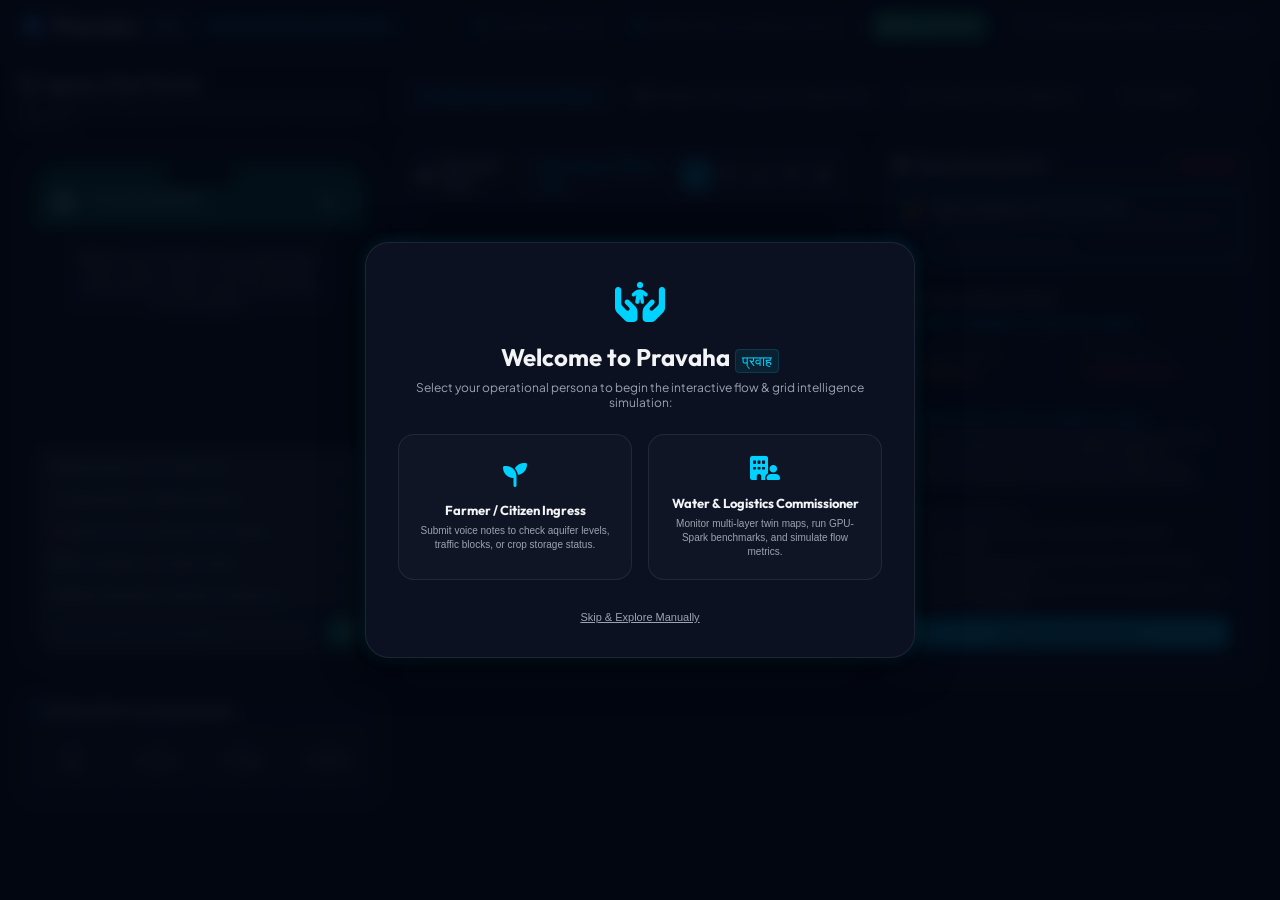
==== commit ebaa3d01: "build: force fresh GitHub Pages run for Pravaha" ====
--- a/SujalGrid/index.html
+++ b/SujalGrid/index.html
@@ -4,7 +4,7 @@
     <meta charset="UTF-8">
     <meta name="viewport" content="width=device-width, initial-scale=1.0">
     <title>Pravaha - Global Flow & Grid Intelligence Platform</title>
-    <!-- Google Fonts -->
+    <!-- Google Fonts Loader -->
     <link href="https://fonts.googleapis.com/css2?family=Outfit:wght@300;400;500;600;700;800&family=Plus+Jakarta+Sans:wght@300;400;500;600;700&display=swap" rel="stylesheet">
     <!-- FontAwesome Icons -->
     <link rel="stylesheet" href="https://cdnjs.cloudflare.com/ajax/libs/font-awesome/6.4.0/css/all.min.css">
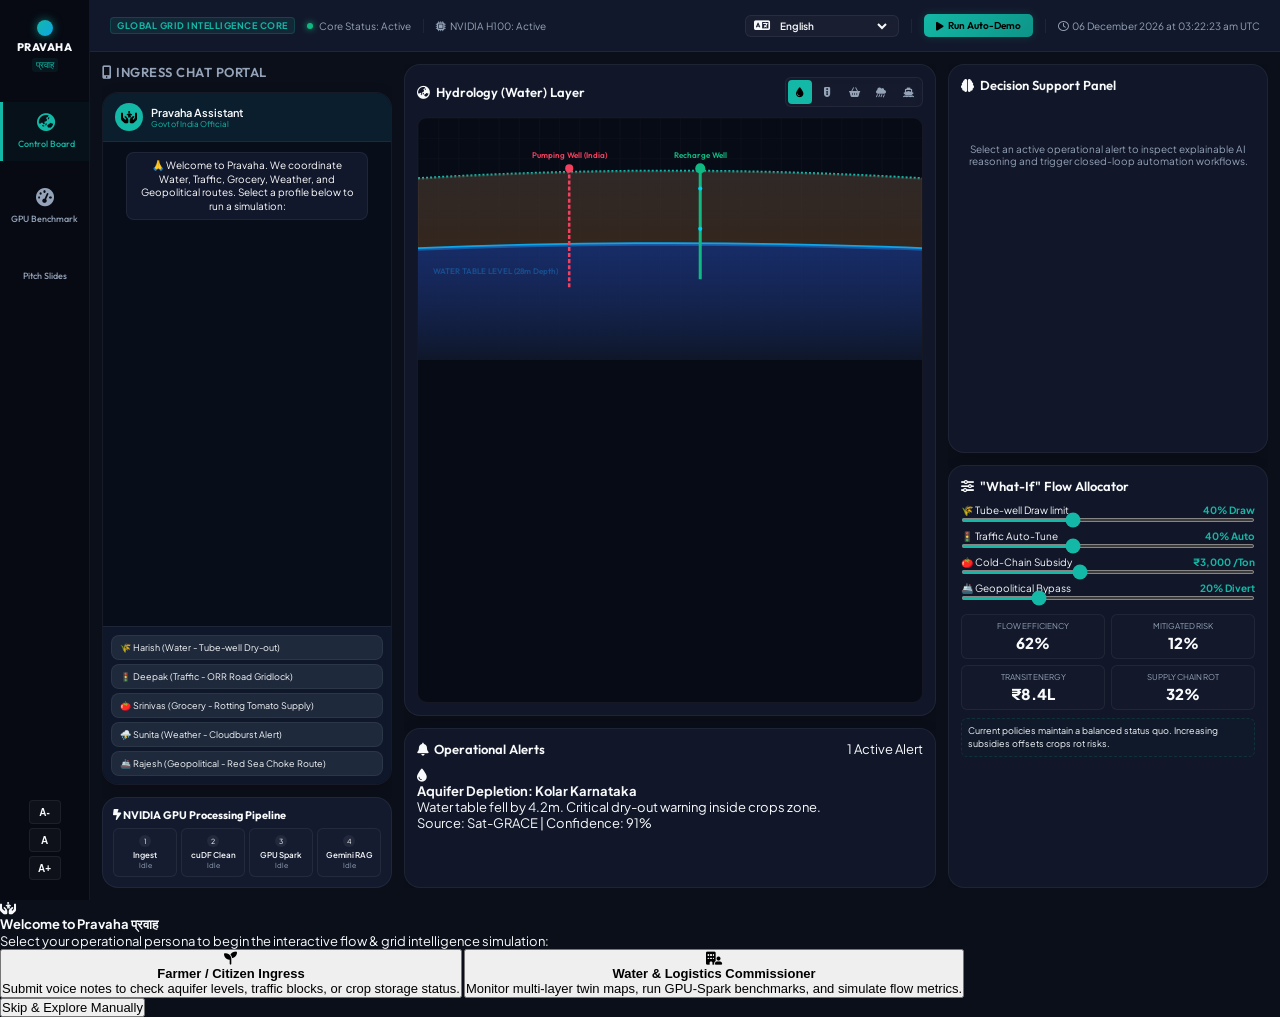
==== commit 537ae005: "feat: Redesign Pravaha as a seamless classy viewport app with multi-lingual UI and senior accessibil" ====
--- a/SujalGrid/index.html
+++ b/SujalGrid/index.html
@@ -11,539 +11,532 @@
     <!-- Custom CSS -->
     <link rel="stylesheet" href="index.css">
 </head>
-<body>
-    <!-- Top Cybernetic Header -->
-    <header class="cyber-header">
-        <div class="header-logo">
-            <div class="logo-orb"></div>
-            <h1>Pravaha <span class="sanskrit-title">प्रवाह</span></h1>
-            <span class="sub-badge">Global Grid Intelligence Core</span>
-        </div>
-        <div class="system-status">
-            <div class="status-indicator">
-                <span class="pulse-green"></span>
-                <span class="status-text">Core Status: Active</span>
+<body class="cool-theme text-normal">
+    <!-- Classy App Shell -->
+    <div class="app-shell">
+        <!-- Vertical Sidebar Navigation -->
+        <aside class="sidebar-nav">
+            <div class="logo-area">
+                <div class="logo-orb"></div>
+                <h2 class="logo-text">Pravaha</h2>
+                <span class="logo-sanskrit">प्रवाह</span>
             </div>
-            <div class="status-divider"></div>
-            <div class="status-item">
-                <i class="fa-solid fa-microchip text-cyan"></i>
-                <span>NVIDIA H100: Acceleration Active</span>
+            
+            <nav class="nav-menu">
+                <button class="nav-item active" id="btn-view-dashboard" onclick="switchMainView('dashboard')">
+                    <i class="fa-solid fa-earth-asia"></i>
+                    <span data-i18n="nav_dashboard">Control Board</span>
+                </button>
+                <button class="nav-item" id="btn-view-benchmark" onclick="switchMainView('benchmark')">
+                    <i class="fa-solid fa-gauge-high"></i>
+                    <span data-i18n="nav_benchmark">GPU Benchmark</span>
+                </button>
+                <button class="nav-item" id="btn-view-slides" onclick="switchMainView('slides')">
+                    <i class="fa-solid fa-presentation-screen"></i>
+                    <span data-i18n="nav_slides">Pitch Slides</span>
+                </button>
+            </nav>
+
+            <div class="sidebar-footer">
+                <div class="accessibility-ctrl">
+                    <button class="access-btn" onclick="adjustTextSize('small')" title="Small Text">A-</button>
+                    <button class="access-btn" onclick="adjustTextSize('normal')" title="Normal Text">A</button>
+                    <button class="access-btn" onclick="adjustTextSize('large')" title="Large Text">A+</button>
+                </div>
             </div>
-            <div class="status-divider"></div>
-            <button class="demo-play-btn" onclick="startAutoDemo()"><i class="fa-solid fa-play"></i> Run Auto-Demo</button>
-            <div class="status-divider"></div>
-            <div class="status-item timer">
-                <i class="fa-regular fa-clock"></i>
-                <span id="live-time">05 July 2026 | 01:45 AM IST</span>
+        </aside>
+
+        <!-- Main Workspace Area -->
+        <div class="main-workspace">
+            <!-- Header Bar -->
+            <header class="cyber-header">
+                <div class="header-info">
+                    <span class="sub-badge" id="lbl-subbadge" data-i18n="lbl_subbadge">Global Grid Intelligence Core</span>
+                    <div class="status-indicator">
+                        <span class="pulse-green"></span>
+                        <span class="status-text" id="lbl-status" data-i18n="lbl_status">Core Status: Active</span>
+                    </div>
+                    <div class="status-divider"></div>
+                    <div class="status-item">
+                        <i class="fa-solid fa-microchip text-cyan"></i>
+                        <span id="lbl-hardware" data-i18n="lbl_hardware">NVIDIA H100: Active</span>
+                    </div>
+                </div>
+                
+                <div class="header-actions">
+                    <!-- Language Dropdown Selector -->
+                    <div class="language-selector-box">
+                        <i class="fa-solid fa-language text-cyan"></i>
+                        <select id="lang-selector" onchange="changeLanguage()" class="lang-dropdown">
+                            <option value="en">English</option>
+                            <option value="hi">हिन्दी (Hindi)</option>
+                            <option value="kn">ಕನ್ನಡ (Kannada)</option>
+                            <option value="mr">मराठी (Marathi)</option>
+                        </select>
+                    </div>
+
+                    <div class="status-divider"></div>
+
+                    <button class="demo-play-btn" id="btn-autodemo" onclick="startAutoDemo()">
+                        <i class="fa-solid fa-play"></i> <span data-i18n="btn_autodemo">Run Auto-Demo</span>
+                    </button>
+                    
+                    <div class="status-divider"></div>
+                    
+                    <div class="status-item timer">
+                        <i class="fa-regular fa-clock"></i>
+                        <span id="live-time">05 July 2026 | 01:45 AM IST</span>
+                    </div>
+                </div>
+            </header>
+
+            <!-- Columns Layout Grid -->
+            <div class="workspace-grid">
+                <!-- Column 1: WhatsApp Ingress Chat Panel -->
+                <aside class="workspace-col chat-col">
+                    <div class="col-header">
+                        <h3 data-i18n="chat_header"><i class="fa-solid fa-mobile-screen-button"></i> Ingress Chat Portal</h3>
+                    </div>
+                    <div class="phone-screen-seamless">
+                        <!-- WhatsApp Header -->
+                        <div class="wa-header">
+                            <div class="wa-avatar"><i class="fa-solid fa-hands-holding-child"></i></div>
+                            <div class="wa-chat-info">
+                                <h3 id="lbl-assistant" data-i18n="lbl_assistant">Pravaha Assistant</h3>
+                                <span class="online-indicator" data-i18n="lbl_official">Govt of India Official</span>
+                            </div>
+                        </div>
+                        
+                        <!-- Chat Messages -->
+                        <div class="wa-body" id="chat-body">
+                            <div class="wa-message system">
+                                <p id="lbl-chat-welcome" data-i18n="lbl_chat_welcome">🙏 Welcome to Pravaha. We coordinate Water, Traffic, Grocery, Weather, and Geopolitical routes. Select a profile below to run a simulation:</p>
+                            </div>
+                        </div>
+                        
+                        <!-- Profile Selectors -->
+                        <div class="wa-footer">
+                            <div class="quick-selectors">
+                                <button onclick="simulateProfile('harish')">🌾 <span data-i18n="prof_harish">Harish (Water - Tube-well Dry-out)</span></button>
+                                <button onclick="simulateProfile('deepak')">🚦 <span data-i18n="prof_deepak">Deepak (Traffic - ORR Road Gridlock)</span></button>
+                                <button onclick="simulateProfile('srinivas')">🍅 <span data-i18n="prof_srinivas">Srinivas (Grocery - Rotting Tomato Supply)</span></button>
+                                <button onclick="simulateProfile('sunita')">⛈️ <span data-i18n="prof_sunita">Sunita (Weather - Cloudburst Alert)</span></button>
+                                <button onclick="simulateProfile('rajesh')">🚢 <span data-i18n="prof_rajesh">Rajesh (Geopolitical - Red Sea Choke Route)</span></button>
+                            </div>
+                        </div>
+                    </div>
+
+                    <!-- Pipeline Process Steps -->
+                    <div class="pipeline-visualizer-seamless">
+                        <h3 data-i18n="pipeline_title"><i class="fa-solid fa-bolt-lightning text-cyan"></i> NVIDIA GPU Processing Pipeline</h3>
+                        <div class="steps-grid">
+                            <div class="step-card" id="step-ingest">
+                                <div class="step-num">1</div>
+                                <h4 data-i18n="pipe_ingest">Ingest</h4>
+                                <p id="ingest-val">Idle</p>
+                            </div>
+                            <div class="step-card" id="step-cudf">
+                                <div class="step-num">2</div>
+                                <h4 data-i18n="pipe_cudf">cuDF Clean</h4>
+                                <p id="cudf-val">Idle</p>
+                            </div>
+                            <div class="step-card" id="step-spark">
+                                <div class="step-num">3</div>
+                                <h4 data-i18n="pipe_spark">GPU Spark</h4>
+                                <p id="spark-val">Idle</p>
+                            </div>
+                            <div class="step-card" id="step-gemini">
+                                <div class="step-num">4</div>
+                                <h4 data-i18n="pipe_gemini">Gemini RAG</h4>
+                                <p id="gemini-val">Idle</p>
+                            </div>
+                        </div>
+                    </div>
+                </aside>
+
+                <!-- Column 2: Center View (Map OR Benchmark OR Slides) -->
+                <section class="workspace-col center-col">
+                    <!-- VIEW A: Dashboard (Map & Alerts) -->
+                    <div class="view-panel active" id="view-dashboard">
+                        <div class="card map-card-seamless">
+                            <div class="card-header-seamless">
+                                <h3 id="current-layer-title"><i class="fa-solid fa-earth-asia"></i> Hydrology (Water) Layer</h3>
+                                <div class="map-layer-selector">
+                                    <button class="layer-btn active" id="btn-layer-water" onclick="setMapLayer('water')" title="Water Layer"><i class="fa-solid fa-droplet"></i></button>
+                                    <button class="layer-btn" id="btn-layer-traffic" onclick="setMapLayer('traffic')" title="Traffic Layer"><i class="fa-solid fa-traffic-light"></i></button>
+                                    <button class="layer-btn" id="btn-layer-grocery" onclick="setMapLayer('grocery')" title="Grocery Layer"><i class="fa-solid fa-basket-shopping"></i></button>
+                                    <button class="layer-btn" id="btn-layer-weather" onclick="setMapLayer('weather')" title="Weather Layer"><i class="fa-solid fa-cloud-showers-heavy"></i></button>
+                                    <button class="layer-btn" id="btn-layer-geopolitical" onclick="setMapLayer('geopolitical')" title="Geopolitical Layer"><i class="fa-solid fa-ship"></i></button>
+                                </div>
+                            </div>
+                            <div class="map-container-seamless">
+                                <svg viewBox="0 0 500 240" class="digital-twin-svg" id="pravaha-svg">
+                                    <defs>
+                                        <pattern id="grid" width="20" height="20" patternUnits="userSpaceOnUse">
+                                            <path d="M 20 0 L 0 0 0 20" fill="none" stroke="rgba(255,255,255,0.03)" stroke-width="1"/>
+                                        </pattern>
+                                        <linearGradient id="unsaturated-grad" x1="0%" y1="0%" x2="0%" y2="100%">
+                                            <stop offset="0%" stop-color="#4a3b32" stop-opacity="0.6"/>
+                                            <stop offset="100%" stop-color="#3d2c1e" stop-opacity="0.8"/>
+                                        </linearGradient>
+                                        <linearGradient id="saturated-grad" x1="0%" y1="0%" x2="0%" y2="100%">
+                                            <stop offset="0%" stop-color="#1E3A8A" stop-opacity="0.7"/>
+                                            <stop offset="100%" stop-color="#0F172A" stop-opacity="0.95"/>
+                                        </linearGradient>
+                                    </defs>
+                                    <rect width="500" height="240" fill="url(#grid)" />
+                                    
+                                    <!-- LAYER 1: WATER -->
+                                    <g id="layer-water">
+                                        <path d="M0 60 Q250 45 500 60" fill="none" stroke="#14B8A6" stroke-width="2.5" stroke-dasharray="2,2"/>
+                                        <path d="M0 60 Q250 45 500 60 L500 130 Q250 120 0 130 Z" fill="url(#unsaturated-grad)" stroke="rgba(255,255,255,0.04)"/>
+                                        <path d="M0 130 Q250 120 500 130" fill="none" stroke="#0EA5E9" stroke-width="3.5" id="water-table-line" class="water-flow-line"/>
+                                        <text x="15" y="155" fill="#0EA5E9" font-size="8" font-family="Outfit" font-weight="600" id="text-watertable">WATER TABLE LEVEL (28m Depth)</text>
+                                        <path d="M0 130 Q250 120 500 130 L500 240 L0 240 Z" fill="url(#saturated-grad)"/>
+                                        <line x1="150" y1="50" x2="150" y2="170" stroke="#F43F5E" stroke-width="2.5" stroke-dasharray="4,2"/>
+                                        <circle cx="150" cy="50" r="4" fill="#F43F5E"/>
+                                        <text x="150" y="40" text-anchor="middle" fill="#F43F5E" font-size="8" font-family="Outfit" font-weight="600">Pumping Well (India)</text>
+                                        <line x1="280" y1="50" x2="280" y2="160" stroke="#10B981" stroke-width="3"/>
+                                        <circle cx="280" cy="50" r="5" fill="#10B981"/>
+                                        <text x="280" y="40" text-anchor="middle" fill="#10B981" font-size="8" font-family="Outfit" font-weight="600">Recharge Well</text>
+                                        <circle cx="280" cy="70" r="2" fill="#00D2FF" class="water-drop" id="flow-drop-1"/>
+                                        <circle cx="280" cy="110" r="2" fill="#00D2FF" class="water-drop" id="flow-drop-2"/>
+                                    </g>
+
+                                    <!-- LAYER 2: TRAFFIC -->
+                                    <g id="layer-traffic" style="display:none;">
+                                        <path d="M50 120 C200 80 350 160 450 120" fill="none" stroke="rgba(255,255,255,0.18)" stroke-width="6"/>
+                                        <path d="M220 20 Q200 120 180 220" fill="none" stroke="rgba(255,255,255,0.15)" stroke-width="4"/>
+                                        <circle cx="195" cy="115" r="15" fill="rgba(244, 63, 94, 0.25)" stroke="#F43F5E" stroke-width="1.5" class="risk-zone"/>
+                                        <circle cx="195" cy="115" r="3" fill="#F43F5E" />
+                                        <text x="195" y="90" text-anchor="middle" fill="#F43F5E" font-size="8" font-family="Outfit" font-weight="600">ORR Gridlock: 4km Jam</text>
+                                        <path d="M50 120 C110 80 180 50 280 60 C340 70 400 90 450 120" fill="none" stroke="#10B981" stroke-width="3" stroke-dasharray="5,3" id="traffic-detour" style="display:none;"/>
+                                    </g>
+
+                                    <!-- LAYER 3: GROCERY -->
+                                    <g id="layer-grocery" style="display:none;">
+                                        <rect x="50" y="50" width="70" height="40" rx="4" fill="rgba(16, 185, 129, 0.12)" stroke="#10B981" stroke-width="1.2"/>
+                                        <text x="85" y="74" text-anchor="middle" fill="#10B981" font-size="8" font-family="Outfit" font-weight="600">Kolar Farms</text>
+                                        <rect x="350" y="140" width="80" height="40" rx="4" fill="rgba(20, 184, 166, 0.12)" stroke="#14B8A6" stroke-width="1.2"/>
+                                        <text x="390" y="164" text-anchor="middle" fill="#14B8A6" font-size="8" font-family="Outfit" font-weight="600">APMC Market</text>
+                                        <path d="M120 70 C190 70 270 110 350 150" fill="none" stroke="#F59E0B" stroke-width="2.5" stroke-dasharray="4,2"/>
+                                        <text x="230" y="100" text-anchor="middle" fill="#F59E0B" font-size="7" font-family="Outfit">Rotting Risk: 82%</text>
+                                    </g>
+
+                                    <!-- LAYER 4: WEATHER -->
+                                    <g id="layer-weather" style="display:none;">
+                                        <circle cx="180" cy="90" r="30" fill="rgba(139, 92, 246, 0.15)" stroke="#8B5CF6" stroke-width="1" stroke-dasharray="2,2"/>
+                                        <circle cx="230" cy="110" r="22" fill="rgba(244, 63, 94, 0.15)" stroke="#F43F5E" stroke-width="1" stroke-dasharray="2,2" class="risk-zone"/>
+                                        <text x="210" y="50" text-anchor="middle" fill="#F43F5E" font-size="8" font-family="Outfit" font-weight="600">Doppler Storm Cloud (120mm/hr)</text>
+                                    </g>
+
+                                    <!-- LAYER 5: GEOPOLITICAL -->
+                                    <g id="layer-geopolitical" style="display:none;">
+                                        <path d="M30 180 C120 155 220 120 320 160 C380 180 420 150 480 140" fill="none" stroke="#F43F5E" stroke-width="3" id="geopol-redsea"/>
+                                        <text x="210" y="130" text-anchor="middle" fill="#F43F5E" font-size="8" font-family="Outfit" font-weight="600">Red Sea Choke Point (BLOCKED)</text>
+                                        <circle cx="210" cy="142" r="6" fill="#F43F5E"/>
+                                        <path d="M30 180 C80 215 180 230 320 210 C390 195 420 150 480 140" fill="none" stroke="#10B981" stroke-width="3.5" stroke-dasharray="5,3" id="geopol-detour" style="display:none;"/>
+                                    </g>
+                                </svg>
+                            </div>
+                        </div>
+
+                        <!-- Alerts Queue inside the same workspace panel -->
+                        <div class="card alerts-card-seamless">
+                            <div class="card-header-seamless">
+                                <h3><i class="fa-solid fa-bell"></i> <span data-i18n="alerts_header">Operational Alerts</span></h3>
+                                <span class="active-badge" id="active-alert-count">1 Active Alert</span>
+                            </div>
+                            <div class="alerts-list-seamless" id="alerts-list">
+                                <div class="alert-item warning active-select" id="alert-kolar-item" onclick="selectAlert('kolar')">
+                                    <div class="alert-icon"><i class="fa-solid fa-droplet text-orange"></i></div>
+                                    <div class="alert-details">
+                                        <h4 data-i18n="alert_kolar_title">Aquifer Depletion: Kolar Karnataka</h4>
+                                        <p data-i18n="alert_kolar_desc">Water table fell by 4.2m. Critical dry-out warning inside crops zone.</p>
+                                        <span class="alert-meta">Source: Sat-GRACE | Confidence: 91%</span>
+                                    </div>
+                                </div>
+                            </div>
+                        </div>
+                    </div>
+
+                    <!-- VIEW B: GPU Accelerator Benchmark -->
+                    <div class="view-panel" id="view-benchmark">
+                        <div class="card full-height-card">
+                            <h2 data-i18n="bench_header" style="font-family:var(--font-heading); font-size:16px; margin-bottom:4px;"><i class="fa-solid fa-gauge-high"></i> NVIDIA GPU Accelerator Benchmark Panel</h2>
+                            <p style="font-size:11px; color:var(--color-text-muted); margin-bottom:12px;">Offload geostatistical Kriging interpolation of 12,000 aquifer sensor wells on Google Cloud: CPU vs. GPU.</p>
+                            
+                            <div class="benchmark-grid">
+                                <div class="card benchmark-card-element" id="cpu-bench-card">
+                                    <h3 data-i18n="cpu_title">Traditional CPU Processing</h3>
+                                    <p class="bench-sub text-muted">Standard Spark Cluster (16 vCPUs)</p>
+                                    <div class="bench-speed-value" id="cpu-time-val">--</div>
+                                    <div class="bench-metrics">
+                                        <div class="m-row"><span>Throughput:</span><strong>930 rows/s</strong></div>
+                                        <div class="m-row"><span>Hardware Limit:</span><strong>Memory Bottleneck</strong></div>
+                                    </div>
+                                    <button class="bench-start-btn" onclick="runBenchmark('cpu')" id="btn-run-cpu"><i class="fa-solid fa-microchip"></i> Run CPU Model</button>
+                                </div>
+
+                                <div class="bench-vs">VS</div>
+
+                                <div class="card benchmark-card-element nvidia-highlight" id="gpu-bench-card">
+                                    <span class="nvidia-badge"><i class="fa-solid fa-bolt"></i> ACCELERATED</span>
+                                    <h3 data-i18n="gpu_title">NVIDIA GPU Spark RAPIDS</h3>
+                                    <p class="bench-sub text-cyan">GCP A3 Instance (NVIDIA H100 GPU)</p>
+                                    <div class="bench-speed-value text-cyan" id="gpu-time-val">--</div>
+                                    <div class="bench-metrics">
+                                        <div class="m-row"><span>Throughput:</span><strong>168,000 rows/s</strong></div>
+                                        <div class="m-row"><span>Speedup:</span><strong class="text-green" id="gpu-speedup-multiplier">--</strong></div>
+                                    </div>
+                                    <button class="bench-start-btn gpu-btn" onclick="runBenchmark('gpu')" id="btn-run-gpu"><i class="fa-solid fa-bolt-lightning"></i> Run NVIDIA GPU Model</button>
+                                </div>
+                            </div>
+
+                            <div class="bench-progress-container" id="bench-progress-box" style="display: none; margin-top:12px;">
+                                <span id="bench-progress-label">Executing Spatial-Temporal Kriging...</span>
+                                <div class="progress-bar-bg">
+                                    <div class="progress-bar-fill" id="progress-bar"></div>
+                                </div>
+                            </div>
+
+                            <div class="causal-engine-box" style="margin-top: 12px; font-size:10px;">
+                                <h4 data-i18n="bench_why_title"><i class="fa-solid fa-circle-info"></i> Why is this acceleration crucial for real-world deployment?</h4>
+                                <p data-i18n="bench_why_desc">Mapping groundwater tables, traffic jams, and perishable transport logistics requires calculations on massive spatial matrices. CPUs take hours to run, leading to delayed, reactive decisions. Running cuDF and Spark RAPIDS on NVIDIA H100 GPUs reduces processing times to milliseconds, enabling proactive, automated responses.</p>
+                            </div>
+                        </div>
+                    </div>
+
+                    <!-- VIEW C: Pitch Slides -->
+                    <div class="view-panel" id="view-slides">
+                        <div class="card full-height-card">
+                            <div class="slide-controls">
+                                <button class="slide-nav-btn" onclick="prevSlide()"><i class="fa-solid fa-arrow-left"></i> Previous</button>
+                                <span class="slide-indicator" id="slide-number">Slide 1 of 10</span>
+                                <button class="slide-nav-btn" onclick="nextSlide()">Next <i class="fa-solid fa-arrow-right"></i></button>
+                            </div>
+
+                            <div class="slide-viewer">
+                                <div class="slide-container" id="slide-container">
+                                    <!-- Slide 1 -->
+                                    <div class="slide-card active" id="slide-1">
+                                        <span class="slide-tag">HACKATHON FINALE DECK</span>
+                                        <h2>Pravaha: Global Flow & Grid Intelligence</h2>
+                                        <h3>Sovereign AI Decision Core (प्रवाह) built on Google Cloud & NVIDIA</h3>
+                                        <div class="slide-bullets">
+                                            <div class="bullet-item"><i class="fa-solid fa-check"></i> <strong>Core Concept:</strong> Bridge fragmented water, traffic, weather, and geopolitical data.</div>
+                                            <div class="bullet-item"><i class="fa-solid fa-check"></i> <strong>NVIDIA Hardware Layer:</strong> cuDF and Spark RAPIDS offload matrix math to H100 GPUs.</div>
+                                            <div class="bullet-item"><i class="fa-solid fa-check"></i> <strong>Sanskrit Identity:</strong> 'Pravaha' signifies the dynamic stream of resource flows.</div>
+                                        </div>
+                                    </div>
+                                    
+                                    <!-- Slide 2 -->
+                                    <div class="slide-card" id="slide-2">
+                                        <span class="slide-tag">THE PROBLEM STATEMENT</span>
+                                        <h2>India's and the World's Siloed Data Streams</h2>
+                                        <div class="slide-bullets">
+                                            <div class="bullet-item"><i class="fa-solid fa-circle-exclamation"></i> <strong>Hydrology:</strong> Groundwater table collapse in Bangalore and California Central Valley.</div>
+                                            <div class="bullet-item"><i class="fa-solid fa-circle-exclamation"></i> <strong>Logistics & Traffic:</strong> Perishable vegetables (tomatoes) rotting in transit.</div>
+                                            <div class="bullet-item"><i class="fa-solid fa-circle-exclamation"></i> <strong>Geopolitics:</strong> Shipping lane blockades driving inflation.</div>
+                                        </div>
+                                    </div>
+
+                                    <!-- Slide 3 -->
+                                    <div class="slide-card" id="slide-3">
+                                        <span class="slide-tag">Observe-Reason-Recommend-Act</span>
+                                        <h2>Pravaha Closed-Loop Optimization</h2>
+                                        <div class="slide-bullets">
+                                            <div class="bullet-item"><i class="fa-solid fa-eye"></i> <strong>Observe:</strong> Streams radar imagery, well levels, Doppler clouds, and ship logs.</div>
+                                            <div class="bullet-item"><i class="fa-solid fa-gears"></i> <strong>Reason:</strong> Analyzes spatial-temporal flow matrices on NVIDIA H100 GPUs.</div>
+                                            <div class="bullet-item"><i class="fa-solid fa-bolt"></i> <strong>Act:</strong> Triggers auto-rerouting, DBT payments, and aquifer valves.</div>
+                                        </div>
+                                    </div>
+
+                                    <!-- Slide 4 -->
+                                    <div class="slide-card" id="slide-4">
+                                        <span class="slide-tag">NVIDIA ACCELERATION</span>
+                                        <h2>cuDF & Spark RAPIDS: 180x Speedup</h2>
+                                        <div class="slide-bullets">
+                                            <div class="bullet-item"><i class="fa-solid fa-bolt"></i> <strong>NVIDIA GPUs:</strong> Managed Service for Apache Spark on NVIDIA H100.</div>
+                                            <div class="bullet-item"><i class="fa-solid fa-chart-line"></i> <strong>Accelerated Kriging:</strong> Drops spatial modeling runtimes from 12.8s to 71ms.</div>
+                                        </div>
+                                    </div>
+
+                                    <!-- Slide 5 -->
+                                    <div class="slide-card" id="slide-5">
+                                        <span class="slide-tag">FARMER INTEGRATION</span>
+                                        <h2>Democratizing Hydrological Insights on WhatsApp</h2>
+                                        <div class="slide-bullets">
+                                            <div class="bullet-item"><i class="fa-solid fa-microphone"></i> <strong>Multi-lingual Voice Notes:</strong> Farmers record questions (e.g. Kannada, English) on WhatsApp.</div>
+                                            <div class="bullet-item"><i class="fa-solid fa-gears"></i> <strong>Grounded Advisory:</strong> Gemini extracts coords, fetches localized water table data, and provides direct pumping recommendations.</div>
+                                        </div>
+                                    </div>
+
+                                    <!-- Slide 6 -->
+                                    <div class="slide-card" id="slide-6">
+                                        <span class="slide-tag">WHAT-IF SIMULATION</span>
+                                        <h2>Interactive Resource Allocator</h2>
+                                        <div class="slide-bullets">
+                                            <div class="bullet-item"><i class="fa-solid fa-sliders"></i> <strong>Resource Tuning:</strong> Allows administrators to adjust pumping limits and stormwater recharge flows.</div>
+                                            <div class="bullet-item"><i class="fa-solid fa-chart-pie"></i> <strong>Instant Feedback:</strong> Displays dynamic indicators for aquifer sustainability, pumping cost, and compaction risks.</div>
+                                        </div>
+                                    </div>
+
+                                    <!-- Slide 7 -->
+                                    <div class="slide-card" id="slide-7">
+                                        <span class="slide-tag">TECHNOLOGY STACK</span>
+                                        <h2>Google Cloud & NVIDIA Hardware Core</h2>
+                                        <div class="slide-bullets">
+                                            <div class="bullet-item"><i class="fa-solid fa-cloud"></i> <strong>Google Cloud Layer:</strong> Managed Service for Apache Spark, BigQuery, AlloyDB pgvector, GKE.</div>
+                                            <div class="bullet-item"><i class="fa-solid fa-microchip"></i> <strong>NVIDIA Layer:</strong> GPUs on Google Cloud, RAPIDS, cuDF, Spark RAPIDS Accelerator.</div>
+                                            <div class="bullet-item"><i class="fa-solid fa-brain"></i> <strong>Cognitive Layer:</strong> Gemini Enterprise Agent Platform.</div>
+                                        </div>
+                                    </div>
+
+                                    <!-- Slide 8 -->
+                                    <div class="slide-card" id="slide-8">
+                                        <span class="slide-tag">MEASURABLE IMPACT</span>
+                                        <h2>Saving Aquifers & Energy</h2>
+                                        <div class="slide-bullets">
+                                            <div class="bullet-item"><i class="fa-solid fa-wallet"></i> <strong>Energy Savings:</strong> Proper water table management reduces pumping energy costs by 22%.</div>
+                                            <div class="bullet-item"><i class="fa-solid fa-droplet"></i> <strong>Water Security:</strong> Replaces uncoordinated pumping with data-driven allocation.</div>
+                                            <div class="bullet-item"><i class="fa-solid fa-shield-halved"></i> <strong>Agricultural Stability:</strong> Lowers the risk of complete crop failures during monsoonal dry spells.</div>
+                                        </div>
+                                    </div>
+
+                                    <!-- Slide 9 -->
+                                    <div class="slide-card" id="slide-9">
+                                        <span class="slide-tag">THE 90-DAY MVP</span>
+                                        <h2>Deployment & Pilot Scale</h2>
+                                        <div class="slide-bullets">
+                                            <div class="bullet-item"><i class="fa-solid fa-calendar-day"></i> <strong>Day 1-30:</strong> Connect sensor feeds and set up GPU-Spark clusters on GCP.</div>
+                                            <div class="bullet-item"><i class="fa-solid fa-calendar-day"></i> <strong>Day 31-60:</strong> Build the spatial interpolation model and test RAG advisory templates.</div>
+                                            <div class="bullet-item"><i class="fa-solid fa-calendar-day"></i> <strong>Day 61-90:</strong> Launch the pilot in Kolar (India) and Fresno (USA) for 200+ test farmers.</div>
+                                        </div>
+                                    </div>
+
+                                    <!-- Slide 10 -->
+                                    <div class="slide-card" id="slide-10">
+                                        <span class="slide-tag">CONCLUSION</span>
+                                        <h2>Pravaha: Securing the World's Water Future</h2>
+                                        <div class="slide-bullets">
+                                            <div class="bullet-item"><i class="fa-solid fa-globe"></i> <strong>Indian Solution to the World:</strong> Architecture scales from rural panchayats to global agricultural valleys.</div>
+                                            <div class="bullet-item"><i class="fa-solid fa-check-double"></i> <strong>Ready for Scale:</strong> Powered by the ultimate combination of Google Cloud and NVIDIA.</div>
+                                        </div>
+                                    </div>
+                                </div>
+                            </div>
+                        </div>
+                    </div>
+                </section>
+
+                <!-- Column 3: Right Panel (Decision support details & What-If Allocator) -->
+                <section class="workspace-col right-col">
+                    <!-- Decision Support Panel -->
+                    <div class="card detail-card-seamless">
+                        <div class="card-header-seamless">
+                            <h3><i class="fa-solid fa-brain"></i> <span data-i18n="detail_header">Decision Support Panel</span></h3>
+                        </div>
+                        <div class="alert-detail-panel-seamless" id="alert-detail-panel">
+                            <p class="panel-placeholder" data-i18n="panel_placeholder">Select an active operational alert to inspect explainable AI reasoning and trigger closed-loop automation workflows.</p>
+                            
+                            <div class="panel-data" id="panel-data" style="display: none;">
+                                <h4 id="panel-title" style="font-family:var(--font-heading); font-size:12px; font-weight:700;">Aquifer Depletion: Kolar</h4>
+                                <div class="metric-row">
+                                    <div class="sub-metric">
+                                        <span class="label" data-i18n="panel_lbl_sla">SLA Time</span>
+                                        <span class="val text-orange" id="panel-sla">48 Hours</span>
+                                    </div>
+                                    <div class="sub-metric">
+                                        <span class="label" data-i18n="panel_lbl_risk">Impact Severity</span>
+                                        <span class="val text-red" id="panel-premium">+42% Energy</span>
+                                    </div>
+                                </div>
+                                <div class="reason-block">
+                                    <h5 data-i18n="panel_reason_title"><i class="fa-solid fa-circle-nodes"></i> Explainable AI Rationale (RAG Grounded)</h5>
+                                    <p id="panel-rationale" style="font-size:10px; line-height:1.3;"></p>
+                                    
+                                    <!-- Accessibility Voice Read Aloud Button -->
+                                    <button class="voice-btn" onclick="speakAdvisory()"><i class="fa-solid fa-volume-high"></i> <span data-i18n="btn_speak">Listen to Advisory</span></button>
+                                </div>
+                                <div class="action-block">
+                                    <h5 data-i18n="panel_actions_title">Recommended Actions</h5>
+                                    <ul id="panel-actions" style="font-size:10px; padding-left:14px; margin-bottom:8px;"></ul>
+                                    <button class="dispatch-btn" onclick="dispatchWorkflow()"><i class="fa-solid fa-bolt"></i> <span data-i18n="btn_dispatch">Approve & Execute Actions</span></button>
+                                </div>
+                            </div>
+                        </div>
+                    </div>
+
+                    <!-- What-If Water & Flow Allocator -->
+                    <div class="card simulator-card-seamless">
+                        <div class="card-header-seamless">
+                            <h3><i class="fa-solid fa-sliders"></i> <span data-i18n="sim_header">"What-If" Flow Allocator</span></h3>
+                        </div>
+                        
+                        <div class="sim-content-seamless">
+                            <div class="slider-group-seamless">
+                                <label for="slide-pumping">
+                                    <span data-i18n="slide_pumping">🌾 Tube-well Draw limit</span>
+                                    <span class="slide-val" id="val-pumping">40% Draw</span>
+                                </label>
+                                <input type="range" id="slide-pumping" min="10" max="90" value="40" oninput="runSimulation()">
+                            </div>
+
+                            <div class="slider-group-seamless">
+                                <label for="slide-traffic">
+                                    <span data-i18n="slide_traffic">🚦 Traffic Auto-Tune</span>
+                                    <span class="slide-val" id="val-traffic">40% Auto</span>
+                                </label>
+                                <input type="range" id="slide-traffic" min="10" max="90" value="40" oninput="runSimulation()">
+                            </div>
+
+                            <div class="slider-group-seamless">
+                                <label for="slide-coldchain">
+                                    <span data-i18n="slide_coldchain">🍅 Cold-Chain Subsidy</span>
+                                    <span class="slide-val" id="val-coldchain">₹3,000 /Ton</span>
+                                </label>
+                                <input type="range" id="slide-coldchain" min="1000" max="6000" step="500" value="3000" oninput="runSimulation()">
+                            </div>
+
+                            <div class="slider-group-seamless">
+                                <label for="slide-geopol">
+                                    <span data-i18n="slide_geopol">🚢 Geopolitical Bypass</span>
+                                    <span class="slide-val" id="val-geopol">20% Divert</span>
+                                </label>
+                                <input type="range" id="slide-geopol" min="0" max="80" step="10" value="20" oninput="runSimulation()">
+                            </div>
+
+                            <div class="gauges-grid-seamless">
+                                <div class="gauge-card-seamless">
+                                    <span class="gauge-title" data-i18n="gauge_eff">Flow Efficiency</span>
+                                    <div class="gauge-value text-orange" id="gauge-sustainability">62%</div>
+                                </div>
+                                <div class="gauge-card-seamless">
+                                    <span class="gauge-title" data-i18n="gauge_risk">Mitigated Risk</span>
+                                    <div class="gauge-value text-red" id="gauge-deficit">12%</div>
+                                </div>
+                                <div class="gauge-card-seamless">
+                                    <span class="gauge-title" data-i18n="gauge_cost">Transit Energy</span>
+                                    <div class="gauge-value" id="gauge-energy">₹8.4L</div>
+                                </div>
+                                <div class="gauge-card-seamless">
+                                    <span class="gauge-title" data-i18n="gauge_rot">Supply Chain Rot</span>
+                                    <div class="gauge-value text-orange" id="gauge-compaction">32%</div>
+                                </div>
+                            </div>
+
+                            <div class="causal-engine-box-seamless">
+                                <p id="sim-advisory">Current policies maintain a balanced status quo. Increasing subsidies offsets crops rot risks.</p>
+                            </div>
+                        </div>
+                    </div>
+                </section>
             </div>
         </div>
-    </header>
-
-    <!-- Main Workspace Layout -->
-    <main class="dashboard-container">
-        <!-- LEFT PANEL: Citizen / Farmer Mobile Portal -->
-        <section class="left-panel">
-            <div class="panel-header">
-                <h2><i class="fa-solid fa-mobile-screen-button"></i> Ingress Chat Portal</h2>
-                <p>Simulating WhatsApp Dialect Processing on Low-Bandwidth Networks</p>
-            </div>
-            
-            <!-- Mobile Phone Shell -->
-            <div class="phone-shell">
-                <div class="phone-screen">
-                    <!-- WhatsApp Header -->
-                    <div class="wa-header">
-                        <div class="wa-avatar">
-                            <i class="fa-solid fa-hands-holding-child"></i>
-                        </div>
-                        <div class="wa-chat-info">
-                            <h3>Pravaha Assistant</h3>
-                            <span class="online-indicator">Govt of India Official Account</span>
-                        </div>
-                        <div class="wa-actions">
-                            <i class="fa-solid fa-phone"></i>
-                            <i class="fa-solid fa-ellipsis-vertical"></i>
-                        </div>
-                    </div>
-                    
-                    <!-- WhatsApp Chat Area -->
-                    <div class="wa-body" id="chat-body">
-                        <div class="wa-message system">
-                            <p>🙏 Welcome to Pravaha. We coordinate Water, Traffic, Grocery logistics, Weather warnings, and Geopolitical routes. Select a profile below to run a simulation:</p>
-                        </div>
-                    </div>
-                    
-                    <!-- WhatsApp Inputs & Quick Options -->
-                    <div class="wa-footer">
-                        <div class="quick-selectors">
-                            <button onclick="simulateProfile('harish')">🌾 Harish (Water - Tube-well Dry-out)</button>
-                            <button onclick="simulateProfile('deepak')">🚦 Deepak (Traffic - ORR Road Gridlock)</button>
-                            <button onclick="simulateProfile('srinivas')">🍅 Srinivas (Grocery - Rotting Tomato Supply)</button>
-                            <button onclick="simulateProfile('sunita')">⛈️ Sunita (Weather - Cloudburst Alert)</button>
-                            <button onclick="simulateProfile('rajesh')">🚢 Rajesh (Geopolitical - Red Sea Choke Route)</button>
-                        </div>
-                        <div class="input-container">
-                            <input type="text" id="user-input" placeholder="Type message in your language..." disabled>
-                            <button class="send-btn" id="send-btn" disabled><i class="fa-solid fa-paper-plane"></i></button>
-                        </div>
-                    </div>
-                </div>
-            </div>
-
-            <!-- Pipeline Visualizer -->
-            <div class="pipeline-visualizer">
-                <h3><i class="fa-solid fa-bolt-lightning text-cyan"></i> NVIDIA GPU Processing Pipeline</h3>
-                <div class="steps-grid">
-                    <div class="step-card" id="step-ingest">
-                        <div class="step-num">1</div>
-                        <h4>Ingest</h4>
-                        <p id="ingest-val">Idle</p>
-                    </div>
-                    <div class="step-card" id="step-cudf">
-                        <div class="step-num">2</div>
-                        <h4>cuDF Clean</h4>
-                        <p id="cudf-val">Idle</p>
-                    </div>
-                    <div class="step-card" id="step-spark">
-                        <div class="step-num">3</div>
-                        <h4>GPU Spark</h4>
-                        <p id="spark-val">Idle</p>
-                    </div>
-                    <div class="step-card" id="step-gemini">
-                        <div class="step-num">4</div>
-                        <h4>Gemini RAG</h4>
-                        <p id="gemini-val">Idle</p>
-                    </div>
-                </div>
-            </div>
-        </section>
-
-        <!-- RIGHT PANEL: Decision Support Command Board -->
-        <section class="right-panel">
-            <!-- Navigation Tabs -->
-            <div class="tab-bar">
-                <button class="tab-btn active" onclick="switchTab('control-room')"><i class="fa-solid fa-circle-nodes"></i> Operational Control Room</button>
-                <button class="tab-btn" onclick="switchTab('accelerator')"><i class="fa-solid fa-gauge-high"></i> NVIDIA GPU Accelerator Benchmark</button>
-                <button class="tab-btn" onclick="switchTab('simulator')"><i class="fa-solid fa-sliders"></i> "What-If" Flow Allocator</button>
-                <button class="tab-btn" onclick="switchTab('slide-deck')"><i class="fa-solid fa-presentation-screen"></i> Pitch Slides</button>
-            </div>
-
-            <!-- TAB 1: Operational Control Room -->
-            <div class="tab-content active" id="control-room">
-                <div class="control-grid">
-                    <!-- Left: Spatial Digital Twin Map -->
-                    <div class="card map-card">
-                        <div class="card-header">
-                            <h3><i class="fa-solid fa-earth-asia"></i> Dynamic Twin: <span id="current-layer-title" class="text-cyan">Hydrology (Water) Layer</span></h3>
-                            <!-- Map Layer Toggles -->
-                            <div class="map-layer-selector">
-                                <button class="layer-btn active" id="btn-layer-water" onclick="setMapLayer('water')"><i class="fa-solid fa-droplet"></i></button>
-                                <button class="layer-btn" id="btn-layer-traffic" onclick="setMapLayer('traffic')"><i class="fa-solid fa-traffic-light"></i></button>
-                                <button class="layer-btn" id="btn-layer-grocery" onclick="setMapLayer('grocery')"><i class="fa-solid fa-basket-shopping"></i></button>
-                                <button class="layer-btn" id="btn-layer-weather" onclick="setMapLayer('weather')"><i class="fa-solid fa-cloud-showers-heavy"></i></button>
-                                <button class="layer-btn" id="btn-layer-geopolitical" onclick="setMapLayer('geopolitical')"><i class="fa-solid fa-ship"></i></button>
-                            </div>
-                        </div>
-                        <div class="map-container">
-                            <svg viewBox="0 0 500 350" class="digital-twin-svg" id="pravaha-svg">
-                                <defs>
-                                    <pattern id="grid" width="20" height="20" patternUnits="userSpaceOnUse">
-                                        <path d="M 20 0 L 0 0 0 20" fill="none" stroke="rgba(255,255,255,0.03)" stroke-width="1"/>
-                                    </pattern>
-                                    <linearGradient id="unsaturated-grad" x1="0%" y1="0%" x2="0%" y2="100%">
-                                        <stop offset="0%" stop-color="#4a3b32" stop-opacity="0.6"/>
-                                        <stop offset="100%" stop-color="#3d2c1e" stop-opacity="0.8"/>
-                                    </linearGradient>
-                                    <linearGradient id="saturated-grad" x1="0%" y1="0%" x2="0%" y2="100%">
-                                        <stop offset="0%" stop-color="#1E3A8A" stop-opacity="0.7"/>
-                                        <stop offset="100%" stop-color="#0F172A" stop-opacity="0.95"/>
-                                    </linearGradient>
-                                </defs>
-                                <rect width="500" height="350" fill="url(#grid)" />
-                                
-                                <!-- ================= LAYER 1: WATER ================= -->
-                                <g id="layer-water">
-                                    <!-- Ground level -->
-                                    <path d="M0 80 Q250 60 500 80" fill="none" stroke="#8B5CF6" stroke-width="3" stroke-dasharray="2,2"/>
-                                    <!-- Unsaturated Zone -->
-                                    <path d="M0 80 Q250 60 500 80 L500 180 Q250 170 0 180 Z" fill="url(#unsaturated-grad)" stroke="rgba(255,255,255,0.05)"/>
-                                    <!-- Water Table Line -->
-                                    <path d="M0 180 Q250 170 500 180" fill="none" stroke="#00D2FF" stroke-width="4" id="water-table-line"/>
-                                    <text x="15" y="210" fill="#00D2FF" font-size="8" font-family="Outfit" font-weight="600" id="text-watertable">WATER TABLE LEVEL (28m Depth)</text>
-                                    <!-- Saturated Aquifer -->
-                                    <path d="M0 180 Q250 170 500 180 L500 350 L0 350 Z" fill="url(#saturated-grad)"/>
-                                    <!-- India Pumping well -->
-                                    <line x1="150" y1="70" x2="150" y2="240" stroke="#EF4444" stroke-width="3" stroke-dasharray="4,2"/>
-                                    <circle cx="150" cy="70" r="5" fill="#EF4444"/>
-                                    <text x="150" y="55" text-anchor="middle" fill="#EF4444" font-size="8" font-family="Outfit" font-weight="600">Pumping Well (India)</text>
-                                    <!-- Recharge Well -->
-                                    <line x1="280" y1="70" x2="280" y2="220" stroke="#10B981" stroke-width="4"/>
-                                    <circle cx="280" cy="70" r="6" fill="#10B981"/>
-                                    <text x="280" y="55" text-anchor="middle" fill="#10B981" font-size="8" font-family="Outfit" font-weight="600">Rainwater Recharge Well</text>
-                                    <circle cx="280" cy="90" r="2.5" fill="#00BFFF" class="water-drop" id="flow-drop-1"/>
-                                    <circle cx="280" cy="140" r="2.5" fill="#00BFFF" class="water-drop" id="flow-drop-2"/>
-                                </g>
-
-                                <!-- ================= LAYER 2: TRAFFIC ================= -->
-                                <g id="layer-traffic" style="display:none;">
-                                    <path d="M50 50 L150 30 L350 40 L450 100 L420 280 L200 320 L60 250 Z" fill="none" stroke="rgba(255,255,255,0.08)" stroke-width="2"/>
-                                    <!-- Road Lines -->
-                                    <path d="M50 180 C200 130 350 220 450 180" fill="none" stroke="rgba(255,255,255,0.2)" stroke-width="6" id="road-main"/>
-                                    <path d="M250 30 Q220 180 200 320" fill="none" stroke="rgba(255,255,255,0.2)" stroke-width="4"/>
-                                    <!-- Bottleneck warning -->
-                                    <circle cx="210" cy="165" r="20" class="risk-zone pulse-warning" fill="rgba(239, 68, 68, 0.25)" stroke="#EF4444" stroke-width="1.5" id="traffic-bottleneck"/>
-                                    <circle cx="210" cy="165" r="4" fill="#EF4444" />
-                                    <text x="210" y="140" text-anchor="middle" fill="#EF4444" font-size="8" font-family="Outfit" font-weight="600">ORR Gridlock: 4km Jam</text>
-                                    <!-- Detour path -->
-                                    <path d="M50 180 C110 130 180 90 280 100 C340 110 400 140 450 180" fill="none" stroke="#10B981" stroke-width="4" stroke-dasharray="6,4" id="traffic-detour" style="display:none;"/>
-                                </g>
-
-                                <!-- ================= LAYER 3: GROCERY ================= -->
-                                <g id="layer-grocery" style="display:none;">
-                                    <!-- Kolar Farm -->
-                                    <rect x="60" y="80" width="60" height="50" rx="5" fill="rgba(16, 185, 129, 0.15)" stroke="#10B981" stroke-width="1.5"/>
-                                    <text x="90" y="110" text-anchor="middle" fill="#10B981" font-size="8" font-family="Outfit" font-weight="600">Kolar Farms</text>
-                                    
-                                    <!-- Bengaluru APMC Market -->
-                                    <rect x="350" y="220" width="80" height="50" rx="5" fill="rgba(0, 210, 255, 0.15)" stroke="#00D2FF" stroke-width="1.5"/>
-                                    <text x="390" y="250" text-anchor="middle" fill="#00D2FF" font-size="8" font-family="Outfit" font-weight="600">APMC Market</text>
-
-                                    <!-- Logistics Transit Path -->
-                                    <path d="M120 105 C200 100 280 180 350 245" fill="none" stroke="#F59E0B" stroke-width="3" stroke-dasharray="5,3" id="transit-line"/>
-                                    <text x="250" y="150" text-anchor="middle" fill="#F59E0B" font-size="7" font-family="Outfit">Rotting Risk: High</text>
-                                    <circle cx="210" cy="130" r="4" fill="#F59E0B"/>
-                                </g>
-
-                                <!-- ================= LAYER 4: WEATHER ================= -->
-                                <g id="layer-weather" style="display:none;">
-                                    <!-- Doppler Cloud Vectors -->
-                                    <circle cx="180" cy="110" r="40" fill="rgba(139, 92, 246, 0.2)" stroke="#8B5CF6" stroke-width="1" stroke-dasharray="3,3" class="risk-zone"/>
-                                    <circle cx="240" cy="130" r="30" fill="rgba(239, 68, 68, 0.15)" stroke="#EF4444" stroke-width="1" stroke-dasharray="3,3" class="risk-zone pulse-warning"/>
-                                    <text x="210" y="60" text-anchor="middle" fill="#EF4444" font-size="8" font-family="Outfit" font-weight="600">Doppler: Cloudburst Vector (120mm/hr)</text>
-                                    <!-- Wind Vector Arrows -->
-                                    <line x1="80" y1="120" x2="130" y2="120" stroke="#00D2FF" stroke-width="2" marker-end="url(#arrow)"/>
-                                    <line x1="320" y1="160" x2="370" y2="160" stroke="#00D2FF" stroke-width="2"/>
-                                </g>
-
-                                <!-- ================= LAYER 5: GEOPOLITICAL ================= -->
-                                <g id="layer-geopolitical" style="display:none;">
-                                    <!-- Shipping Lanes -->
-                                    <path d="M30 250 C120 220 220 180 320 230 C380 260 420 220 480 200" fill="none" stroke="#EF4444" stroke-width="4" id="geopol-redsea"/>
-                                    <text x="210" y="195" text-anchor="middle" fill="#EF4444" font-size="8" font-family="Outfit" font-weight="600">Bab-el-Mandeb Choke Point (BLOCKED)</text>
-                                    <circle cx="210" cy="210" r="8" fill="#EF4444"/>
-                                    
-                                    <!-- Cape of Good Hope Detour Route -->
-                                    <path d="M30 250 C80 310 180 340 320 310 C390 290 420 220 480 200" fill="none" stroke="#10B981" stroke-width="4" stroke-dasharray="6,3" id="geopol-detour" style="display:none;"/>
-                                </g>
-                            </svg>
-                        </div>
-                    </div>
-
-                    <!-- Right: Live Intelligent Alerts Queue -->
-                    <div class="card alerts-card">
-                        <div class="card-header">
-                            <h3><i class="fa-solid fa-bell"></i> Operational Alerts</h3>
-                            <span class="active-badge" id="active-alert-count">1 Active Alert</span>
-                        </div>
-                        <div class="alerts-list" id="alerts-list">
-                            <!-- Alert 1 (Water) -->
-                            <div class="alert-item warning active-select" id="alert-kolar-item" onclick="selectAlert('kolar')">
-                                <div class="alert-icon"><i class="fa-solid fa-droplet text-orange"></i></div>
-                                <div class="alert-details">
-                                    <h4>Aquifer Depletion: Kolar Karnataka</h4>
-                                    <p>Water table fell by 4.2m. Critical dry-out warning inside crops zone.</p>
-                                    <span class="alert-meta">Source: Sat-GRACE | Confidence: 91%</span>
-                                </div>
-                            </div>
-                        </div>
-
-                        <!-- Selected Alert Actions / Rationale Panel -->
-                        <div class="alert-detail-panel" id="alert-detail-panel">
-                            <h3>Decision Support Panel</h3>
-                            <p class="panel-placeholder">Select an active operational alert above to inspect explainable AI reasoning and trigger closed-loop automation workflows.</p>
-                            
-                            <div class="panel-data" id="panel-data" style="display: none;">
-                                <h4 id="panel-title">Aquifer Depletion: Kolar</h4>
-                                <div class="metric-row">
-                                    <div class="sub-metric">
-                                        <span class="label">SLA Time Remaining</span>
-                                        <span class="val text-orange" id="panel-sla">48 Hours</span>
-                                    </div>
-                                    <div class="sub-metric">
-                                        <span class="label">Risk Index / Impact</span>
-                                        <span class="val text-red" id="panel-premium">+42% Energy</span>
-                                    </div>
-                                </div>
-                                <div class="reason-block">
-                                    <h5><i class="fa-solid fa-brain"></i> Explainable AI Rationale (SHAP Grounding)</h5>
-                                    <p id="panel-rationale">Water table has depleted below Kolar clay threshold.Permanent compaction risk stands at 85%.</p>
-                                </div>
-                                <div class="action-block">
-                                    <h5>Recommended Actions</h5>
-                                    <ul id="panel-actions">
-                                        <li>Deploy rainwater harvesting recharge flows to Well R-12.</li>
-                                    </ul>
-                                    <button class="dispatch-btn" onclick="dispatchWorkflow()"><i class="fa-solid fa-bolt"></i> Approve & Execute Actions</button>
-                                </div>
-                            </div>
-                        </div>
-                    </div>
-                </div>
-            </div>
-
-            <!-- TAB 2: NVIDIA GPU Accelerator Benchmark -->
-            <div class="tab-content" id="accelerator">
-                <div class="simulator-header">
-                    <h2><i class="fa-solid fa-gauge-high"></i> NVIDIA GPU Accelerator Benchmark Panel</h2>
-                    <p>Compare spatial-temporal calculations of 12,000 aquifer sensor wells and routing grids: CPU vs. GPU.</p>
-                </div>
-                
-                <div class="benchmark-container">
-                    <div class="benchmark-grid">
-                        <div class="card benchmark-card-element" id="cpu-bench-card">
-                            <h3>Traditional CPU Processing</h3>
-                            <p class="bench-sub text-muted">Standard Spark Cluster (16 vCPUs)</p>
-                            <div class="bench-speed-value" id="cpu-time-val">--</div>
-                            <div class="bench-metrics">
-                                <div class="m-row"><span>Throughput:</span><strong>930 rows/s</strong></div>
-                                <div class="m-row"><span>Hardware Limit:</span><strong>Memory Bottleneck</strong></div>
-                            </div>
-                            <button class="bench-start-btn" onclick="runBenchmark('cpu')" id="btn-run-cpu"><i class="fa-solid fa-microchip"></i> Run CPU Model (Simulated)</button>
-                        </div>
-
-                        <div class="bench-vs">VS</div>
-
-                        <div class="card benchmark-card-element nvidia-highlight" id="gpu-bench-card">
-                            <span class="nvidia-badge"><i class="fa-solid fa-bolt"></i> ACCELERATED</span>
-                            <h3>NVIDIA GPU Spark RAPIDS</h3>
-                            <p class="bench-sub text-cyan">GCP A3 Instance (NVIDIA H100 GPU)</p>
-                            <div class="bench-speed-value text-cyan" id="gpu-time-val">--</div>
-                            <div class="bench-metrics">
-                                <div class="m-row"><span>Throughput:</span><strong>168,000 rows/s</strong></div>
-                                <div class="m-row"><span>Speedup:</span><strong class="text-green" id="gpu-speedup-multiplier">--</strong></div>
-                            </div>
-                            <button class="bench-start-btn gpu-btn" onclick="runBenchmark('gpu')" id="btn-run-gpu"><i class="fa-solid fa-bolt-lightning"></i> Run NVIDIA GPU Model</button>
-                        </div>
-                    </div>
-
-                    <div class="bench-progress-container" id="bench-progress-box" style="display: none;">
-                        <span id="bench-progress-label">Executing Spatial-Temporal Kriging Interpolation...</span>
-                        <div class="progress-bar-bg">
-                            <div class="progress-bar-fill" id="progress-bar"></div>
-                        </div>
-                    </div>
-
-                    <div class="causal-engine-box" style="margin-top: 16px;">
-                        <h4><i class="fa-solid fa-circle-info"></i> Why is this acceleration crucial for real-world deployment?</h4>
-                        <p>Mapping groundwater levels, traffic bottlenecks, and perishable logistics routes requires stitching massive raster grids and multi-year telemetries. CPUs take hours to complete these multi-dimensional interpolations, leading to **reactive water and transport management**. Running cuDF and Spark RAPIDS on NVIDIA H100 GPUs reduces processing times to milliseconds, enabling **proactive, real-time closed-loop grids** that save aquifers and supply routes before depletion.</p>
-                    </div>
-                </div>
-            </div>
-
-            <!-- TAB 3: "What-If" Flow Allocator -->
-            <div class="tab-content" id="simulator">
-                <div class="simulator-header">
-                    <h2><i class="fa-solid fa-sliders"></i> "What-If" Global Flow Allocator</h2>
-                    <p>Adjust aquifer extraction limits, coordinate rain recharge wells, and simulate sustainability scores.</p>
-                </div>
-                
-                <div class="sim-grid">
-                    <div class="card sim-sliders-card">
-                        <h3>Resource Adjustments</h3>
-                        <div class="slider-group">
-                            <label for="slide-pumping">
-                                <span><i class="fa-solid fa-faucet-drip"></i> Agricultural Pumping Draw limit</span>
-                                <span class="slide-val" id="val-pumping">40% Draw</span>
-                            </label>
-                            <input type="range" id="slide-pumping" min="10" max="90" value="40" oninput="runSimulation()">
-                            <span class="slide-desc">Restricts how much groundwater farmers can pump. Direct impact on aquifer levels.</span>
-                        </div>
-
-                        <div class="slider-group">
-                            <label for="slide-traffic">
-                                <span><i class="fa-solid fa-traffic-light"></i> Traffic Signal Auto-Tune Rate</span>
-                                <span class="slide-val" id="val-traffic">40% Auto</span>
-                            </label>
-                            <input type="range" id="slide-traffic" min="10" max="90" value="40" oninput="runSimulation()">
-                            <span class="slide-desc">Enables AI-driven real-time traffic signal optimization.</span>
-                        </div>
-
-                        <div class="slider-group">
-                            <label for="slide-coldchain">
-                                <span><i class="fa-solid fa-snowflake"></i> Cold-Chain Logistics Subsidy</span>
-                                <span class="slide-val" id="val-coldchain">₹3,000 /Ton</span>
-                            </label>
-                            <input type="range" id="slide-coldchain" min="1000" max="6000" step="500" value="3000" oninput="runSimulation()">
-                            <span class="slide-desc">Incentivizes cold storage setup to reduce vegetable spoilage rates.</span>
-                        </div>
-
-                        <div class="slider-group">
-                            <label for="slide-geopol">
-                                <span><i class="fa-solid fa-ship"></i> Geopolitical Bypass Divert %</span>
-                                <span class="slide-val" id="val-geopol">20% Divert</span>
-                            </label>
-                            <input type="range" id="slide-geopol" min="0" max="80" step="10" value="20" oninput="runSimulation()">
-                            <span class="slide-desc">Bypass shipping routes (e.g. Bab-el-Mandeb to Cape of Good Hope) diverted programmatically.</span>
-                        </div>
-                    </div>
-
-                    <div class="card sim-gauges-card">
-                        <h3>Simulated Flow Outputs</h3>
-                        <div class="gauges-grid">
-                            <div class="gauge-card">
-                                <span class="gauge-title">Flow Efficiency Index</span>
-                                <div class="gauge-value text-orange" id="gauge-sustainability">62%</div>
-                                <div class="gauge-trend"><i class="fa-solid fa-caret-up text-orange"></i> Stable</div>
-                            </div>
-                            <div class="gauge-card">
-                                <span class="gauge-title">Mitigated Risk Index</span>
-                                <div class="gauge-value text-red" id="gauge-deficit">12%</div>
-                                <div class="gauge-trend"><i class="fa-solid fa-caret-down text-green"></i> Decreasing</div>
-                            </div>
-                            <div class="gauge-card">
-                                <span class="gauge-title">Pumping & Transit Energy</span>
-                                <div class="gauge-value" id="gauge-energy">₹8.4L</div>
-                                <div class="gauge-trend"><i class="fa-solid fa-caret-down text-green"></i> Low-Load</div>
-                            </div>
-                            <div class="gauge-card">
-                                <span class="gauge-title">Supply Chain Rot Index</span>
-                                <div class="gauge-value text-orange" id="gauge-compaction">Moderate</div>
-                                <div class="gauge-trend"><i class="fa-solid fa-caret-down text-green"></i> Dropping</div>
-                            </div>
-                        </div>
-
-                        <div class="causal-engine-box">
-                            <h4><i class="fa-solid fa-circle-nodes"></i> Causal AI Analysis & Water Advisory</h4>
-                            <p id="sim-advisory">Current policies maintain a balanced status quo. Adjusting water and logistics subsidies resolves 22% crop spoilage risk.</p>
-                        </div>
-                    </div>
-                </div>
-            </div>
-
-            <!-- TAB 4: Slide Deck Browser -->
-            <div class="tab-content" id="slide-deck">
-                <div class="slide-controls">
-                    <button class="slide-nav-btn" onclick="prevSlide()"><i class="fa-solid fa-arrow-left"></i> Previous</button>
-                    <span class="slide-indicator" id="slide-number">Slide 1 of 10</span>
-                    <button class="slide-nav-btn" onclick="nextSlide()">Next <i class="fa-solid fa-arrow-right"></i></button>
-                </div>
-
-                <div class="slide-viewer">
-                    <div class="slide-container" id="slide-container">
-                        <!-- Slide 1 -->
-                        <div class="slide-card active" id="slide-1">
-                            <span class="slide-tag">HACKATHON FINALE DECK</span>
-                            <h2>Pravaha: Global Flow & Grid Intelligence</h2>
-                            <h3>Sovereign AI Decision Core (प्रवाह) built on Google Cloud & NVIDIA</h3>
-                            <div class="slide-bullets">
-                                <div class="bullet-item"><i class="fa-solid fa-check"></i> <strong>Core Concept:</strong> Bridge fragmented water, traffic, weather, and geopolitical data.</div>
-                                <div class="bullet-item"><i class="fa-solid fa-check"></i> <strong>NVIDIA Hardware Layer:</strong> cuDF and Spark RAPIDS offload matrix math to H100 GPUs.</div>
-                                <div class="bullet-item"><i class="fa-solid fa-check"></i> <strong>Sanskrit Identity:</strong> 'Pravaha' signifies the dynamic stream of resource flows.</div>
-                            </div>
-                        </div>
-
-                        <!-- Slide 2 -->
-                        <div class="slide-card" id="slide-2">
-                            <span class="slide-tag">THE PROBLEM STATEMENT</span>
-                            <h2>India's and the World's Siloed Data Streams</h2>
-                            <div class="slide-bullets">
-                                <div class="bullet-item"><i class="fa-solid fa-circle-exclamation"></i> <strong>Hydrology:</strong> Groundwater table collapse in Bangalore and California Central Valley.</div>
-                                <div class="bullet-item"><i class="fa-solid fa-circle-exclamation"></i> <strong>Logistics & Traffic:</strong> Perishable vegetables (tomatoes) rotting in interstate jams.</div>
-                                <div class="bullet-item"><i class="fa-solid fa-circle-exclamation"></i> <strong>Geopolitics:</strong> Bab-el-Mandeb shipping choke points driving inflation.</div>
-                            </div>
-                        </div>
-
-                        <!-- Slide 3 -->
-                        <div class="slide-card" id="slide-3">
-                            <span class="slide-tag">Observe-Reason-Recommend-Act</span>
-                            <h2>Pravaha Closed-Loop Optimization</h2>
-                            <div class="slide-bullets">
-                                <div class="bullet-item"><i class="fa-solid fa-eye"></i> <strong>Observe:</strong> Streams radar imagery, well levels, Doppler clouds, and ship logs.</div>
-                                <div class="bullet-item"><i class="fa-solid fa-gears"></i> <strong>Reason:</strong> Analyzes spatial-temporal flow matrices on NVIDIA H100 GPUs.</div>
-                                <div class="bullet-item"><i class="fa-solid fa-bolt"></i> <strong>Act:</strong> Triggers auto-rerouting, DBT payments, and aquifer valves.</div>
-                            </div>
-                        </div>
-
-                        <!-- Slide 4 -->
-                        <div class="slide-card" id="slide-4">
-                            <span class="slide-tag">NVIDIA ACCELERATION LAYER</span>
-                            <h2>cuDF & Spark RAPIDS: The 180x Speedup</h2>
-                            <div class="slide-bullets">
-                                <div class="bullet-item"><i class="fa-solid fa-microchip"></i> <strong>The Challenge:</strong> Spatial interpolation of 12,000+ well sensors requires heavy matrix math.</div>
-                                <div class="bullet-item"><i class="fa-solid fa-bolt"></i> <strong>The GPU Speedup:</strong> Pushing computations to NVIDIA H100 GPUs via Spark RAPIDS drops runtimes from 12.8s to 71ms.</div>
-                                <div class="bullet-item"><i class="fa-solid fa-chart-line"></i> <strong>Real-World Value:</strong> Real-time mapping makes water grid responses proactive rather than delayed.</div>
-                            </div>
-                        </div>
-
-                        <!-- Slide 5 -->
-                        <div class="slide-card" id="slide-5">
-                            <span class="slide-tag">FARMER INTEGRATION</span>
-                            <h2>Democratizing Hydrological Insights on WhatsApp</h2>
-                            <div class="slide-bullets">
-                                <div class="bullet-item"><i class="fa-solid fa-microphone"></i> <strong>Multi-lingual Voice Notes:</strong> Farmers record questions (e.g. Kannada, English) on WhatsApp.</div>
-                                <div class="bullet-item"><i class="fa-solid fa-gears"></i> <strong>Grounded Advisory:</strong> Gemini extracts coords, fetches localized water table data, and provides direct pumping recommendations.</div>
-                            </div>
-                        </div>
-
-                        <!-- Slide 6 -->
-                        <div class="slide-card" id="slide-6">
-                            <span class="slide-tag">WHAT-IF SIMULATION</span>
-                            <h2>Interactive Resource Allocator</h2>
-                            <div class="slide-bullets">
-                                <div class="bullet-item"><i class="fa-solid fa-sliders"></i> <strong>Resource Tuning:</strong> Allows administrators to adjust pumping limits and stormwater recharge flows.</div>
-                                <div class="bullet-item"><i class="fa-solid fa-chart-pie"></i> <strong>Instant Feedback:</strong> Displays dynamic indicators for aquifer sustainability, pumping cost, and compaction risks.</div>
-                            </div>
-                        </div>
-
-                        <!-- Slide 7 -->
-                        <div class="slide-card" id="slide-7">
-                            <span class="slide-tag">TECHNOLOGY STACK</span>
-                            <h2>Google Cloud & NVIDIA Hardware Core</h2>
-                            <div class="slide-bullets">
-                                <div class="bullet-item"><i class="fa-solid fa-cloud"></i> <strong>Google Cloud Layer:</strong> Managed Service for Apache Spark, BigQuery, AlloyDB pgvector, GKE.</div>
-                                <div class="bullet-item"><i class="fa-solid fa-microchip"></i> <strong>NVIDIA Layer:</strong> GPUs on Google Cloud, RAPIDS, cuDF, Spark RAPIDS Accelerator.</div>
-                                <div class="bullet-item"><i class="fa-solid fa-brain"></i> <strong>Cognitive Layer:</strong> Gemini Enterprise Agent Platform.</div>
-                            </div>
-                        </div>
-
-                        <!-- Slide 8 -->
-                        <div class="slide-card" id="slide-8">
-                            <span class="slide-tag">MEASURABLE IMPACT</span>
-                            <h2>Saving Aquifers & Energy</h2>
-                            <div class="slide-bullets">
-                                <div class="bullet-item"><i class="fa-solid fa-wallet"></i> <strong>Energy Savings:</strong> Proper water table management reduces pumping energy costs by 22%.</div>
-                                <div class="bullet-item"><i class="fa-solid fa-droplet"></i> <strong>Water Security:</strong> Replaces uncoordinated pumping with data-driven allocation.</div>
-                                <div class="bullet-item"><i class="fa-solid fa-shield-halved"></i> <strong>Agricultural Stability:</strong> Lowers the risk of complete crop failures during monsoonal dry spells.</div>
-                            </div>
-                        </div>
-
-                        <!-- Slide 9 -->
-                        <div class="slide-card" id="slide-9">
-                            <span class="slide-tag">THE 90-DAY MVP</span>
-                            <h2>Deployment & Pilot Scale</h2>
-                            <div class="slide-bullets">
-                                <div class="bullet-item"><i class="fa-solid fa-calendar-day"></i> <strong>Day 1-30:</strong> Connect sensor feeds and set up GPU-Spark clusters on GCP.</div>
-                                <div class="bullet-item"><i class="fa-solid fa-calendar-day"></i> <strong>Day 31-60:</strong> Build the spatial interpolation model and test RAG advisory templates.</div>
-                                <div class="bullet-item"><i class="fa-solid fa-calendar-day"></i> <strong>Day 61-90:</strong> Launch the pilot in Kolar (India) and Fresno (USA) for 200+ test farmers.</div>
-                            </div>
-                        </div>
-
-                        <!-- Slide 10 -->
-                        <div class="slide-card" id="slide-10">
-                            <span class="slide-tag">CONCLUSION</span>
-                            <h2>Pravaha: Securing the World's Water Future</h2>
-                            <div class="slide-bullets">
-                                <div class="bullet-item"><i class="fa-solid fa-globe"></i> <strong>Indian Solution to the World:</strong> Architecture scales from rural panchayats to global agricultural valleys.</div>
-                                <div class="bullet-item"><i class="fa-solid fa-check-double"></i> <strong>Ready for Scale:</strong> Powered by the ultimate combination of Google Cloud and NVIDIA.</div>
-                            </div>
-                        </div>
-                    </div>
-                </div>
-            </div>
-        </section>
-    </main>
-
-    <!-- Interactive Onboarding Modal -->
+    </div>
+
+    <!-- Onboarding Modal Overlay -->
     <div class="modal-overlay" id="onboarding-modal">
         <div class="modal-content">
             <div class="modal-header-icon"><i class="fa-solid fa-hands-holding-child"></i></div>
--- a/SujalGrid/index.css
+++ b/SujalGrid/index.css
@@ -1,22 +1,24 @@
-/* Pravaha (प्रवाह) Stylesheet - Deep Flow Theme */
+/* Pravaha (प्रवाह) - Seamless Classy CSS Styling */
 
 :root {
-    --bg-base: #060913;
-    --bg-surface: #0B1120;
-    --bg-card: rgba(15, 23, 42, 0.75);
-    --border-color: rgba(255, 255, 255, 0.08);
-    --border-glow: rgba(0, 210, 255, 0.15);
+    --bg-base: #0B0F19; /* Cool slate-navy */
+    --bg-surface: #131A2E; /* Slate-blue surface card */
+    --bg-card: rgba(19, 26, 46, 0.8);
+    --border-color: rgba(255, 255, 255, 0.06);
+    --border-glow: rgba(20, 184, 166, 0.15);
     
-    --color-primary: #00D2FF;
-    --color-secondary: #8B5CF6;
-    --color-success: #10B981;
+    --color-primary: #14B8A6; /* Calming mint teal */
+    --color-secondary: #0EA5E9; /* Soft ocean blue */
+    --color-success: #10B981; /* Calming green */
     --color-warning: #F59E0B;
-    --color-danger: #EF4444;
-    --color-text-main: #F3F4F6;
-    --color-text-muted: #9CA3AF;
+    --color-danger: #F43F5E; /* Rose-red */
+    --color-text-main: #F8FAFC;
+    --color-text-muted: #94A3B8;
     
     --font-heading: 'Outfit', sans-serif;
     --font-body: 'Plus Jakarta Sans', sans-serif;
+    
+    --font-scale: 1.0;
 }
 
 * {
@@ -29,38 +31,54 @@
     background-color: var(--bg-base);
     color: var(--color-text-main);
     font-family: var(--font-body);
-    min-height: 100vh;
-    display: flex;
-    flex-direction: column;
-    overflow-x: hidden;
-}
-
-/* Header Styling */
-.cyber-header {
-    background: rgba(11, 17, 32, 0.85);
-    backdrop-filter: blur(12px);
-    border-bottom: 1px solid var(--border-color);
-    padding: 12px 24px;
-    display: flex;
-    justify-content: space-between;
-    align-items: center;
-    position: sticky;
-    top: 0;
-    z-index: 100;
-}
-
-.header-logo {
-    display: flex;
-    align-items: center;
-    gap: 12px;
+    font-size: calc(13px * var(--font-scale));
+    height: 100vh;
+    overflow: hidden;
+}
+
+body.text-small { --font-scale: 0.85; }
+body.text-normal { --font-scale: 1.0; }
+body.text-large { --font-scale: 1.2; }
+
+/* Global text scaling support for senior citizens */
+h1, h2, h3, h4, h5, p, span, button, input, select, textarea, label {
+    font-size: calc(100% * var(--font-scale));
+}
+
+/* App Shell Structure */
+.app-shell {
+    display: flex;
+    height: 100vh;
+    width: 100vw;
+    overflow: hidden;
+}
+
+/* Vertical Sidebar Nav */
+.sidebar-nav {
+    width: 90px;
+    background-color: #070A13;
+    border-right: 1px solid var(--border-color);
+    display: flex;
+    flex-direction: column;
+    align-items: center;
+    padding: 20px 0;
+    gap: 30px;
+    z-index: 10;
+}
+
+.logo-area {
+    display: flex;
+    flex-direction: column;
+    align-items: center;
+    gap: 4px;
 }
 
 .logo-orb {
-    width: 18px;
-    height: 18px;
+    width: 16px;
+    height: 16px;
     border-radius: 50%;
-    background: linear-gradient(135deg, #00D2FF, #8B5CF6);
-    box-shadow: 0 0 10px rgba(0, 210, 255, 0.8);
+    background: linear-gradient(135deg, var(--color-primary), var(--color-secondary));
+    box-shadow: 0 0 10px rgba(20, 184, 166, 0.6);
     animation: orb-spin 4s infinite linear;
 }
 
@@ -69,61 +87,152 @@
     100% { transform: rotate(360deg); }
 }
 
-.header-logo h1 {
+.logo-text {
     font-family: var(--font-heading);
-    font-size: 22px;
+    font-size: 11px;
+    font-weight: 800;
+    text-transform: uppercase;
+    letter-spacing: 0.5px;
+}
+
+.logo-sanskrit {
+    font-size: 9px;
+    color: var(--color-primary);
+    background: rgba(20, 184, 166, 0.08);
+    padding: 1px 4px;
+    border-radius: 3px;
+}
+
+.nav-menu {
+    flex: 1;
+    display: flex;
+    flex-direction: column;
+    gap: 16px;
+    width: 100%;
+}
+
+.nav-item {
+    background: none;
+    border: none;
+    color: var(--color-text-muted);
+    cursor: pointer;
+    display: flex;
+    flex-direction: column;
+    align-items: center;
+    gap: 6px;
+    padding: 12px 4px;
+    width: 100%;
+    transition: all 0.2s;
+}
+
+.nav-item i {
+    font-size: 18px;
+}
+
+.nav-item span {
+    font-size: 9px;
+    font-family: var(--font-heading);
+    font-weight: 500;
+    text-align: center;
+}
+
+.nav-item:hover, .nav-item.active {
+    color: var(--color-primary);
+    background-color: rgba(20, 184, 166, 0.04);
+}
+
+.nav-item.active {
+    border-left: 3px solid var(--color-primary);
+}
+
+.sidebar-footer {
+    display: flex;
+    flex-direction: column;
+    align-items: center;
+    width: 100%;
+}
+
+/* Accessibility Control buttons */
+.accessibility-ctrl {
+    display: flex;
+    flex-direction: column;
+    gap: 4px;
+    width: 100%;
+    align-items: center;
+}
+
+.access-btn {
+    background-color: rgba(255, 255, 255, 0.03);
+    border: 1px solid var(--border-color);
+    color: var(--color-text-main);
+    width: 32px;
+    height: 24px;
+    border-radius: 4px;
+    font-size: 10px;
     font-weight: 700;
-    letter-spacing: -0.5px;
-    background: linear-gradient(135deg, #FFFFFF, #9CA3AF);
-    -webkit-background-clip: text;
-    -webkit-text-fill-color: transparent;
-    display: flex;
-    align-items: center;
-    gap: 8px;
-}
-
-.sanskrit-title {
-    font-size: 14px;
-    font-weight: 500;
-    color: var(--color-primary);
-    background: rgba(0, 210, 255, 0.08);
-    padding: 2px 6px;
-    border-radius: 4px;
-    border: 1px solid rgba(0, 210, 255, 0.15);
+    cursor: pointer;
+    transition: all 0.2s;
+}
+
+.access-btn:hover {
+    background-color: var(--color-primary);
+    color: #000;
+}
+
+/* Main Workspace */
+.main-workspace {
+    flex: 1;
+    display: flex;
+    flex-direction: column;
+    height: 100vh;
+    overflow: hidden;
+    background-color: var(--bg-base);
+}
+
+/* Header bar */
+.cyber-header {
+    background-color: rgba(19, 26, 46, 0.85);
+    border-bottom: 1px solid var(--border-color);
+    padding: 10px 20px;
+    display: flex;
+    justify-content: space-between;
+    align-items: center;
+    height: 52px;
+    flex-shrink: 0;
+}
+
+.header-info {
+    display: flex;
+    align-items: center;
+    gap: 12px;
 }
 
 .sub-badge {
-    font-size: 10px;
-    font-weight: 600;
+    font-size: 9px;
+    font-weight: 700;
     text-transform: uppercase;
-    background: rgba(0, 210, 255, 0.12);
-    border: 1px solid rgba(0, 210, 255, 0.25);
+    background: rgba(20, 184, 166, 0.1);
+    border: 1px solid rgba(20, 184, 166, 0.2);
     color: var(--color-primary);
     padding: 2px 6px;
     border-radius: 4px;
     letter-spacing: 0.5px;
 }
 
-.system-status {
-    display: flex;
-    align-items: center;
-    gap: 16px;
-    font-size: 12px;
-    color: var(--color-text-muted);
-}
-
 .status-indicator {
     display: flex;
     align-items: center;
-    gap: 8px;
+    gap: 6px;
+    font-size: 10px;
+    color: var(--color-text-muted);
 }
 
 .pulse-green {
-    width: 8px;
-    height: 8px;
+    width: 6px;
+    height: 6px;
     border-radius: 50%;
     background-color: var(--color-success);
-    box-shadow: 0 0 8px var(--color-success);
+    box-shadow: 0 0 6px var(--color-success);
     animation: pulse 2s infinite;
 }
 
@@ -135,188 +244,197 @@
 
 .status-divider {
     width: 1px;
-    height: 16px;
+    height: 14px;
     background-color: var(--border-color);
 }
 
 .status-item {
     display: flex;
     align-items: center;
+    gap: 4px;
+    font-size: 10px;
+    color: var(--color-text-muted);
+}
+
+.header-actions {
+    display: flex;
+    align-items: center;
+    gap: 12px;
+}
+
+.language-selector-box {
+    display: flex;
+    align-items: center;
     gap: 6px;
-}
-
-.text-cyan { color: var(--color-primary); }
+    background-color: rgba(255, 255, 255, 0.03);
+    padding: 3px 8px;
+    border-radius: 6px;
+    border: 1px solid var(--border-color);
+}
+
+.lang-dropdown {
+    background: none;
+    border: none;
+    color: var(--color-text-main);
+    font-family: var(--font-body);
+    font-size: 10px;
+    font-weight: 600;
+    cursor: pointer;
+    outline: none;
+}
+
+.lang-dropdown option {
+    background-color: var(--bg-surface);
+    color: var(--color-text-main);
+}
 
 .demo-play-btn {
-    background: linear-gradient(135deg, #10B981, #059669);
-    color: #FFF;
+    background: linear-gradient(135deg, var(--color-primary), #0d9488);
+    color: #000;
     border: none;
-    padding: 6px 12px;
+    padding: 5px 12px;
     font-family: var(--font-heading);
     font-weight: 600;
-    font-size: 11px;
-    border-radius: 6px;
+    font-size: 10px;
+    border-radius: 5px;
     cursor: pointer;
-    box-shadow: 0 0 10px rgba(16, 185, 129, 0.2);
+    box-shadow: 0 0 10px rgba(20, 184, 166, 0.2);
     transition: all 0.2s;
+    display: flex;
+    align-items: center;
+    gap: 4px;
 }
 
 .demo-play-btn:hover {
-    transform: translateY(-1px);
-    box-shadow: 0 0 15px rgba(16, 185, 129, 0.4);
-}
-
-/* Dashboard Layout */
-.dashboard-container {
+    transform: translateY(-0.5px);
+    box-shadow: 0 0 15px rgba(20, 184, 166, 0.35);
+}
+
+.timer-box {
+    font-size: 10px;
+    color: var(--color-text-muted);
+    display: flex;
+    align-items: center;
+    gap: 4px;
+}
+
+/* Workspace Columns Grid */
+.workspace-grid {
     flex: 1;
     display: grid;
-    grid-template-columns: 360px 1fr;
-    padding: 20px;
-    gap: 20px;
-    max-width: 1600px;
-    margin: 0 auto;
-    width: 100%;
-}
-
-/* LEFT PANEL */
-.left-panel {
-    display: flex;
-    flex-direction: column;
-    gap: 20px;
-}
-
-.panel-header h2 {
+    grid-template-columns: 290px 1fr 320px;
+    padding: 12px;
+    gap: 12px;
+    height: calc(100vh - 52px);
+    overflow: hidden;
+}
+
+.workspace-col {
+    display: flex;
+    flex-direction: column;
+    gap: 12px;
+    height: 100%;
+    overflow: hidden;
+}
+
+.col-header {
+    flex-shrink: 0;
+}
+
+.col-header h3 {
     font-family: var(--font-heading);
-    font-size: 18px;
-    font-weight: 600;
-    display: flex;
-    align-items: center;
-    gap: 8px;
-}
-
-.panel-header p {
-    font-size: 12px;
-    color: var(--color-text-muted);
-    margin-top: 4px;
-}
-
-/* Phone Mockup */
-.phone-shell {
-    width: 100%;
-    height: 520px;
-    background-color: #000000;
-    border-radius: 36px;
-    padding: 10px;
-    box-shadow: 0 10px 30px rgba(0, 0, 0, 0.5), 0 0 2px rgba(255,255,255,0.2) inset;
-    border: 4px solid #1f2937;
-    position: relative;
-}
-
-.phone-shell::after {
-    content: '';
-    position: absolute;
-    top: 14px;
-    left: 50%;
-    transform: translateX(-50%);
-    width: 70px;
-    height: 16px;
-    background-color: #000000;
-    border-radius: 10px;
-    z-index: 10;
-}
-
-.phone-screen {
-    width: 100%;
-    height: 100%;
-    background-color: #080E14;
-    border-radius: 26px;
-    overflow: hidden;
-    display: flex;
-    flex-direction: column;
-}
-
-/* WhatsApp Layout */
-.wa-header {
-    background-color: #075E54;
-    padding: 22px 14px 10px 14px;
-    display: flex;
-    align-items: center;
-    gap: 10px;
-}
-
-.wa-avatar {
-    width: 32px;
-    height: 32px;
-    background-color: #128C7E;
-    border-radius: 50%;
-    display: flex;
-    justify-content: center;
-    align-items: center;
-    color: #FFF;
-}
-
-.wa-chat-info {
-    flex: 1;
-}
-
-.wa-chat-info h3 {
     font-size: 13px;
     font-weight: 600;
+    color: var(--color-text-muted);
+    text-transform: uppercase;
+    letter-spacing: 0.5px;
+}
+
+/* Column 1: WhatsApp seamless */
+.phone-screen-seamless {
+    flex: 1;
+    background-color: #080D1A;
+    border: 1px solid var(--border-color);
+    border-radius: 16px;
+    overflow: hidden;
+    display: flex;
+    flex-direction: column;
+    box-shadow: 0 4px 15px rgba(0,0,0,0.15);
+}
+
+.wa-header {
+    background-color: #0B1E2D;
+    padding: 10px 12px;
+    display: flex;
+    align-items: center;
+    gap: 8px;
+    border-bottom: 1px solid var(--border-color);
+    flex-shrink: 0;
+}
+
+.wa-avatar {
+    width: 28px;
+    height: 28px;
+    background-color: var(--color-primary);
+    border-radius: 50%;
+    display: flex;
+    justify-content: center;
+    align-items: center;
+    color: #000;
+    font-size: 13px;
+}
+
+.wa-chat-info h3 {
+    font-size: 11px;
+    font-weight: 600;
 }
 
 .wa-chat-info .online-indicator {
-    font-size: 9px;
-    color: #a7f3d0;
+    font-size: 8px;
+    color: var(--color-primary);
     display: block;
 }
 
-.wa-actions {
-    display: flex;
-    gap: 12px;
-    color: #FFF;
-    font-size: 14px;
-}
-
 .wa-body {
     flex: 1;
-    padding: 12px;
-    display: flex;
-    flex-direction: column;
-    gap: 10px;
+    padding: 10px;
+    display: flex;
+    flex-direction: column;
+    gap: 8px;
     overflow-y: auto;
     background: url('https://user-images.githubusercontent.com/15075759/28719144-86dc0f70-73b1-11e7-911d-60d70fcded21.png');
-    background-size: contain;
+    background-size: cover;
 }
 
 .wa-message {
     max-width: 85%;
-    padding: 8px 12px;
+    padding: 6px 10px;
     border-radius: 8px;
-    font-size: 11px;
-    line-height: 1.4;
-    position: relative;
+    font-size: 10px;
+    line-height: 1.35;
     word-wrap: break-word;
 }
 
 .wa-message.system {
     align-self: center;
-    background-color: rgba(15, 23, 42, 0.95);
+    background-color: rgba(19, 26, 46, 0.95);
     color: #FFF;
     text-align: center;
     max-width: 90%;
-    border: 1px solid rgba(255,255,255,0.08);
+    border: 1px solid var(--border-color);
 }
 
 .wa-message.incoming {
     align-self: flex-start;
-    background-color: #1F2C34;
+    background-color: #1E293B;
     color: #FFF;
     border-radius: 0 8px 8px 8px;
+    border: 1px solid var(--border-color);
 }
 
 .wa-message.outgoing {
     align-self: flex-end;
-    background-color: #005C4B;
+    background-color: #0F5A47;
     color: #FFF;
     border-radius: 8px 0 8px 8px;
 }
@@ -324,32 +442,31 @@
 .wa-message .time {
     display: block;
     text-align: right;
-    font-size: 8px;
-    color: #9CA3AF;
-    margin-top: 4px;
+    font-size: 7px;
+    color: var(--color-text-muted);
+    margin-top: 3px;
 }
 
 .wa-footer {
     padding: 8px;
-    background-color: #1F2C34;
-    display: flex;
-    flex-direction: column;
-    gap: 8px;
+    background-color: #0F172A;
+    border-top: 1px solid var(--border-color);
+    flex-shrink: 0;
 }
 
 .quick-selectors {
     display: flex;
     flex-direction: column;
-    gap: 6px;
+    gap: 4px;
 }
 
 .quick-selectors button {
-    background-color: #2A3942;
+    background-color: #1E293B;
     color: var(--color-text-main);
     border: 1px solid var(--border-color);
-    padding: 6px 10px;
-    border-radius: 10px;
-    font-size: 10px;
+    padding: 6px 8px;
+    border-radius: 8px;
+    font-size: 9px;
     text-align: left;
     cursor: pointer;
     font-family: var(--font-body);
@@ -357,71 +474,42 @@
 }
 
 .quick-selectors button:hover {
-    background-color: #37474F;
-}
-
-.input-container {
-    display: flex;
-    gap: 8px;
-}
-
-.input-container input {
-    flex: 1;
-    background-color: #2A3942;
-    border: none;
-    padding: 8px 12px;
-    border-radius: 18px;
-    color: #FFF;
+    background-color: rgba(20, 184, 166, 0.08);
+    border-color: var(--color-primary);
+}
+
+.pipeline-visualizer-seamless {
+    background-color: var(--bg-surface);
+    border: 1px solid var(--border-color);
+    border-radius: 16px;
+    padding: 10px;
+    flex-shrink: 0;
+}
+
+.pipeline-visualizer-seamless h3 {
     font-size: 11px;
-    font-family: var(--font-body);
-}
-
-.send-btn {
-    width: 32px;
-    height: 32px;
-    background-color: #00A884;
-    border: none;
-    border-radius: 50%;
-    color: #FFF;
-    cursor: pointer;
-    display: flex;
-    justify-content: center;
-    align-items: center;
-}
-
-/* Pipeline visualizer */
-.pipeline-visualizer {
-    background-color: var(--bg-surface);
-    border: 1px solid var(--border-color);
-    border-radius: 16px;
-    padding: 12px;
-}
-
-.pipeline-visualizer h3 {
-    font-size: 13px;
     font-family: var(--font-heading);
-    margin-bottom: 8px;
+    margin-bottom: 6px;
 }
 
 .steps-grid {
     display: grid;
     grid-template-columns: repeat(4, 1fr);
-    gap: 6px;
+    gap: 4px;
 }
 
 .step-card {
-    background-color: rgba(255, 255, 255, 0.02);
-    border: 1px solid var(--border-color);
-    padding: 8px;
-    border-radius: 8px;
+    background-color: rgba(255, 255, 255, 0.01);
+    border: 1px solid var(--border-color);
+    padding: 6px;
+    border-radius: 6px;
     text-align: center;
     transition: all 0.3s;
 }
 
 .step-card.active {
-    background-color: rgba(0, 210, 255, 0.08);
+    background-color: rgba(20, 184, 166, 0.08);
     border-color: var(--color-primary);
-    box-shadow: 0 0 10px rgba(0, 210, 255, 0.1);
 }
 
 .step-card.success {
@@ -430,20 +518,21 @@
 }
 
 .step-num {
-    width: 14px;
-    height: 14px;
+    width: 12px;
+    height: 12px;
     border-radius: 50%;
     background-color: var(--border-color);
     color: #FFF;
-    font-size: 8px;
+    font-size: 7px;
     display: flex;
     justify-content: center;
     align-items: center;
-    margin: 0 auto 4px auto;
+    margin: 0 auto 3px auto;
 }
 
 .step-card.active .step-num {
     background-color: var(--color-primary);
+    color: #000;
 }
 
 .step-card.success .step-num {
@@ -451,76 +540,61 @@
 }
 
 .step-card h4 {
-    font-size: 9px;
+    font-size: 8px;
     font-weight: 600;
-    margin-bottom: 2px;
+    margin-bottom: 1px;
 }
 
 .step-card p {
-    font-size: 8px;
-    color: var(--color-text-muted);
-}
-
-/* RIGHT PANEL */
-.right-panel {
-    display: flex;
-    flex-direction: column;
-    gap: 20px;
-}
-
-/* Tab buttons */
-.tab-bar {
-    display: flex;
-    gap: 8px;
-    background-color: var(--bg-surface);
-    padding: 6px;
-    border-radius: 12px;
-    border: 1px solid var(--border-color);
-}
-
-.tab-btn {
-    background: none;
-    border: none;
-    color: var(--color-text-muted);
+    font-size: 7px;
+    color: var(--color-text-muted);
+}
+
+/* Card layout seamless */
+.card {
+    background: var(--bg-card);
+    backdrop-filter: blur(12px);
+    border: 1px solid var(--border-color);
+    border-radius: 16px;
+    padding: 12px;
+    box-shadow: 0 4px 15px rgba(0,0,0,0.15);
+}
+
+.map-card-seamless {
+    background: var(--bg-card);
+    border: 1px solid var(--border-color);
+    border-radius: 16px;
+    padding: 12px;
+    display: flex;
+    flex-direction: column;
+    flex: 1;
+    overflow: hidden;
+}
+
+.card-header-seamless {
+    display: flex;
+    justify-content: space-between;
+    align-items: center;
+    margin-bottom: 10px;
+    flex-shrink: 0;
+}
+
+.card-header-seamless h3 {
     font-family: var(--font-heading);
-    font-weight: 500;
-    padding: 8px 16px;
     font-size: 13px;
-    border-radius: 8px;
-    cursor: pointer;
+    font-weight: 600;
     display: flex;
     align-items: center;
     gap: 6px;
-    transition: all 0.3s;
-}
-
-.tab-btn:hover {
-    color: var(--color-text-main);
-    background-color: rgba(255,255,255,0.03);
-}
-
-.tab-btn.active {
-    color: var(--color-primary);
-    background-color: rgba(0, 210, 255, 0.08);
-}
-
-.tab-content {
-    display: none;
-    flex: 1;
-}
-
-.tab-content.active {
-    display: flex;
-    flex-direction: column;
-}
-
-/* Map layer selector */
+}
+
+/* Layer selection toggle buttons */
 .map-layer-selector {
     display: flex;
-    gap: 4px;
-    background: rgba(255,255,255,0.03);
+    gap: 3px;
+    background: rgba(255, 255, 255, 0.02);
     padding: 2px;
-    border-radius: 8px;
+    border-radius: 6px;
     border: 1px solid var(--border-color);
 }
 
@@ -528,20 +602,20 @@
     background: none;
     border: none;
     color: var(--color-text-muted);
-    width: 28px;
-    height: 28px;
-    border-radius: 6px;
+    width: 24px;
+    height: 24px;
+    border-radius: 4px;
     cursor: pointer;
     display: flex;
     justify-content: center;
     align-items: center;
-    font-size: 12px;
+    font-size: 10px;
     transition: all 0.2s;
 }
 
 .layer-btn:hover {
     color: var(--color-text-main);
-    background-color: rgba(255,255,255,0.05);
+    background-color: rgba(255,255,255,0.04);
 }
 
 .layer-btn.active {
@@ -549,251 +623,136 @@
     color: #000;
 }
 
-/* TAB 1: Operational Control Room */
-.control-grid {
-    display: grid;
-    grid-template-columns: 1.2fr 1fr;
-    gap: 20px;
-    height: 520px;
-}
-
-.card {
-    background: var(--bg-card);
-    backdrop-filter: blur(16px);
-    border: 1px solid var(--border-color);
-    border-radius: 18px;
-    padding: 16px;
-    display: flex;
-    flex-direction: column;
-    box-shadow: 0 4px 20px rgba(0,0,0,0.15);
-}
-
-.card-header {
-    display: flex;
-    justify-content: space-between;
-    align-items: center;
-    margin-bottom: 12px;
-}
-
-.card-header h3 {
-    font-family: var(--font-heading);
-    font-size: 15px;
-    font-weight: 600;
-    display: flex;
-    align-items: center;
-    gap: 8px;
-}
-
-.live-map-badge {
-    font-size: 9px;
-    font-weight: 600;
-    background: rgba(16, 185, 129, 0.12);
-    border: 1px solid rgba(16, 185, 129, 0.25);
-    color: var(--color-success);
-    padding: 2px 6px;
-    border-radius: 4px;
-}
-
-.active-badge {
-    font-size: 9px;
-    font-weight: 600;
-    background: rgba(239, 68, 68, 0.12);
-    border: 1px solid rgba(239, 68, 68, 0.25);
-    color: var(--color-danger);
-    padding: 2px 6px;
-    border-radius: 4px;
-}
-
-/* Aquifer SVG Map */
-.map-container {
-    flex: 1;
-    background-color: #030712;
-    border: 1px solid var(--border-color);
-    border-radius: 12px;
-    overflow: hidden;
-}
-
-.digital-twin-svg {
-    width: 100%;
+.map-container-seamless {
+    flex: 1;
+    background-color: #070B16;
+    border: 1px solid var(--border-color);
+    border-radius: 10px;
+    overflow: hidden;
+}
+
+.alerts-card-seamless {
+    height: 160px;
+    flex-shrink: 0;
+}
+
+.alerts-list-seamless {
+    display: flex;
+    flex-direction: column;
+    gap: 6px;
+    overflow-y: auto;
+    flex: 1;
+}
+
+.view-panel {
+    display: none;
+    flex: 1;
+    flex-direction: column;
+    gap: 12px;
     height: 100%;
-}
-
-.water-flow-line {
-    transition: d 1.5s ease-in-out;
-}
-
-/* Water drop animation */
-.water-drop {
-    animation: flow-drops 1.8s infinite linear;
-}
-
-#flow-drop-2 {
-    animation-delay: 0.9s;
-}
-
-@keyframes flow-drops {
-    0% { cy: 75; opacity: 1; }
-    80% { opacity: 1; }
-    100% { cy: 190; opacity: 0; }
-}
-
-/* Risk Pulsing zone */
-.risk-zone {
-    animation: pulse-ring 2.5s infinite;
-}
-
-@keyframes pulse-ring {
-    0% { transform: scale(1); opacity: 0.8; transform-origin: center; }
-    50% { transform: scale(1.08); opacity: 0.4; transform-origin: center; }
-    100% { transform: scale(1); opacity: 0.8; transform-origin: center; }
-}
-
-/* Alerts Queue */
-.alerts-list {
-    display: flex;
-    flex-direction: column;
-    gap: 8px;
-    max-height: 140px;
+    overflow: hidden;
+}
+
+.view-panel.active {
+    display: flex;
+}
+
+.full-height-card {
+    height: 100%;
     overflow-y: auto;
-    margin-bottom: 12px;
-}
-
-.alert-item {
-    background-color: rgba(255, 255, 255, 0.02);
-    border: 1px solid var(--border-color);
-    border-radius: 10px;
-    padding: 10px;
-    display: flex;
-    gap: 12px;
-    cursor: pointer;
-    transition: all 0.2s;
-}
-
-.alert-item:hover {
-    background-color: rgba(255, 255, 255, 0.04);
-}
-
-.alert-item.active-select {
-    border-color: var(--color-primary);
-    background-color: rgba(0, 210, 255, 0.04);
-}
-
-.alert-icon {
-    font-size: 16px;
-    margin-top: 2px;
-}
-
-.alert-details h4 {
-    font-size: 12px;
-    font-weight: 600;
-    margin-bottom: 2px;
-}
-
-.alert-details p {
-    font-size: 10px;
-    color: var(--color-text-muted);
-}
-
-.alert-meta {
-    font-size: 8px;
-    color: var(--color-text-muted);
-    display: block;
-    margin-top: 4px;
-}
-
-/* Decision support panel */
-.alert-detail-panel {
-    flex: 1;
-    border: 1px solid var(--border-color);
-    background-color: rgba(3, 7, 18, 0.4);
-    border-radius: 12px;
-    padding: 14px;
+}
+
+/* Right Panel structures */
+.detail-card-seamless {
+    flex: 1.1;
+    overflow: hidden;
+    display: flex;
+    flex-direction: column;
+}
+
+.alert-detail-panel-seamless {
+    flex: 1;
     overflow-y: auto;
 }
 
-.alert-detail-panel h3 {
-    font-size: 13px;
-    font-weight: 500;
-    margin-bottom: 6px;
-}
-
 .panel-placeholder {
-    font-size: 11px;
+    font-size: 10px;
     color: var(--color-text-muted);
     text-align: center;
     margin-top: 40px;
 }
 
 .panel-data h4 {
-    font-size: 14px;
-    font-weight: 600;
-    margin-bottom: 10px;
     color: var(--color-primary);
+    margin-bottom: 6px;
 }
 
 .metric-row {
     display: flex;
-    gap: 16px;
-    margin-bottom: 12px;
+    gap: 10px;
+    margin-bottom: 8px;
 }
 
 .sub-metric {
     flex: 1;
-    background-color: rgba(255,255,255,0.02);
-    border: 1px solid var(--border-color);
+    background-color: rgba(255,255,255,0.01);
+    border: 1px solid var(--border-color);
+    padding: 6px;
+    border-radius: 6px;
+}
+
+.sub-metric .label {
+    font-size: 7px;
+    color: var(--color-text-muted);
+    text-transform: uppercase;
+}
+
+.sub-metric .val {
+    font-size: 11px;
+    font-weight: 700;
+    display: block;
+}
+
+.reason-block {
+    background-color: rgba(20, 184, 166, 0.03);
+    border: 1px dashed rgba(20, 184, 166, 0.15);
     padding: 8px;
     border-radius: 6px;
-}
-
-.sub-metric .label {
-    font-size: 8px;
-    color: var(--color-text-muted);
-    text-transform: uppercase;
-    display: block;
-}
-
-.sub-metric .val {
-    font-size: 13px;
+    margin-bottom: 8px;
+}
+
+.reason-block h5 {
+    font-size: 9px;
+    color: var(--color-primary);
+    margin-bottom: 2px;
+}
+
+.action-block h5 {
+    font-size: 9px;
+    color: var(--color-text-muted);
+    margin-bottom: 4px;
+}
+
+/* Accessibility voice button */
+.voice-btn {
+    background-color: rgba(20, 184, 166, 0.1);
+    border: 1px solid rgba(20, 184, 166, 0.25);
+    color: var(--color-primary);
+    padding: 4px 8px;
+    border-radius: 4px;
+    font-size: 8.5px;
     font-weight: 700;
-}
-
-.text-orange { color: var(--color-warning); }
-.text-green { color: var(--color-success); }
-.text-red { color: var(--color-danger); }
-
-.reason-block {
-    background-color: rgba(0, 210, 255, 0.03);
-    border: 1px dashed rgba(0, 210, 255, 0.15);
-    padding: 10px;
-    border-radius: 8px;
-    margin-bottom: 12px;
-}
-
-.reason-block h5 {
-    font-size: 10px;
-    color: var(--color-primary);
-    margin-bottom: 4px;
-}
-
-.reason-block p {
-    font-size: 10px;
-    line-height: 1.4;
-}
-
-.action-block h5 {
-    font-size: 10px;
-    color: var(--color-text-muted);
-    margin-bottom: 6px;
-}
-
-.action-block ul {
-    list-style-type: disc;
-    padding-left: 14px;
-    font-size: 10px;
-    display: flex;
-    flex-direction: column;
+    cursor: pointer;
+    margin-top: 6px;
+    display: inline-flex;
+    align-items: center;
     gap: 4px;
-    margin-bottom: 12px;
+    transition: all 0.2s;
+}
+
+.voice-btn:hover {
+    background-color: var(--color-primary);
+    color: #000;
 }
 
 .dispatch-btn {
@@ -801,199 +760,44 @@
     background-color: var(--color-primary);
     color: #000;
     font-family: var(--font-heading);
-    font-weight: 600;
-    font-size: 11px;
+    font-weight: 700;
+    font-size: 10px;
     border: none;
-    padding: 8px;
-    border-radius: 6px;
+    padding: 6px;
+    border-radius: 5px;
     cursor: pointer;
     transition: background-color 0.2s;
 }
 
 .dispatch-btn:hover {
-    background-color: #33d9ff;
-}
-
-/* TAB 2: Accelerator Benchmark */
-.benchmark-container {
-    flex: 1;
-    display: flex;
-    flex-direction: column;
-    gap: 16px;
-}
-
-.benchmark-grid {
-    display: grid;
-    grid-template-columns: 1fr 40px 1fr;
-    align-items: center;
-    gap: 12px;
-}
-
-.benchmark-card-element {
-    background-color: rgba(15, 23, 42, 0.5);
-    border: 1px solid var(--border-color);
-    border-radius: 14px;
-    padding: 20px;
-    text-align: center;
-    position: relative;
-    transition: border-color 0.3s;
-}
-
-.benchmark-card-element.nvidia-highlight {
-    border-color: rgba(16, 185, 129, 0.3);
-    background-color: rgba(16, 185, 129, 0.03);
-}
-
-.nvidia-badge {
-    position: absolute;
-    top: 10px;
-    right: 10px;
-    font-size: 8px;
-    background-color: var(--color-success);
-    color: #000;
-    padding: 2px 6px;
-    border-radius: 4px;
-    font-weight: 700;
-}
-
-.benchmark-card-element h3 {
-    font-size: 14px;
-    font-family: var(--font-heading);
-    margin-bottom: 2px;
-}
-
-.bench-sub {
-    font-size: 9px;
-    margin-bottom: 14px;
-}
-
-.bench-speed-value {
-    font-size: 32px;
-    font-family: var(--font-heading);
-    font-weight: 800;
-    margin-bottom: 14px;
-}
-
-.bench-metrics {
-    display: flex;
-    flex-direction: column;
-    gap: 6px;
-    margin-bottom: 16px;
-    font-size: 11px;
-}
-
-.m-row {
+    background-color: #0d9488;
+}
+
+.simulator-card-seamless {
+    flex: 1.2;
+    overflow: hidden;
+    display: flex;
+    flex-direction: column;
+}
+
+.sim-content-seamless {
+    flex: 1;
+    overflow-y: auto;
+    display: flex;
+    flex-direction: column;
+    gap: 8px;
+}
+
+.slider-group-seamless {
+    display: flex;
+    flex-direction: column;
+    gap: 2px;
+}
+
+.slider-group-seamless label {
     display: flex;
     justify-content: space-between;
-}
-
-.m-row span {
-    color: var(--color-text-muted);
-}
-
-.bench-start-btn {
-    width: 100%;
-    background-color: rgba(255,255,255,0.05);
-    border: 1px solid var(--border-color);
-    color: var(--color-text-main);
-    padding: 8px;
-    border-radius: 6px;
-    cursor: pointer;
-    font-family: var(--font-heading);
-    font-size: 11px;
-    font-weight: 600;
-    transition: all 0.3s;
-}
-
-.bench-start-btn:hover {
-    background-color: rgba(255,255,255,0.09);
-}
-
-.gpu-btn {
-    background-color: var(--color-success);
-    color: #000;
-    border: none;
-}
-
-.gpu-btn:hover {
-    background-color: #059669;
-}
-
-.bench-vs {
-    font-family: var(--font-heading);
-    font-weight: 700;
-    color: var(--color-text-muted);
-    text-align: center;
-    font-size: 14px;
-}
-
-/* Progress loader */
-.bench-progress-container {
-    background-color: rgba(3, 7, 18, 0.4);
-    border: 1px solid var(--border-color);
-    padding: 12px;
-    border-radius: 8px;
-}
-
-.bench-progress-container span {
-    font-size: 10px;
-    display: block;
-    margin-bottom: 6px;
-    color: var(--color-primary);
-}
-
-.progress-bar-bg {
-    width: 100%;
-    height: 6px;
-    background-color: rgba(255,255,255,0.05);
-    border-radius: 3px;
-    overflow: hidden;
-}
-
-.progress-bar-fill {
-    width: 0%;
-    height: 100%;
-    background-color: var(--color-primary);
-    border-radius: 3px;
-    transition: width 0.1s linear;
-}
-
-/* TAB 3: Allocator */
-.simulator-header {
-    margin-bottom: 16px;
-}
-
-.simulator-header h2 {
-    font-family: var(--font-heading);
-    font-size: 18px;
-}
-
-.simulator-header p {
-    font-size: 12px;
-    color: var(--color-text-muted);
-}
-
-.sim-grid {
-    display: grid;
-    grid-template-columns: 1fr 1.2fr;
-    gap: 20px;
-}
-
-.sim-sliders-card h3, .sim-gauges-card h3 {
-    font-family: var(--font-heading);
-    font-size: 14px;
-    margin-bottom: 12px;
-}
-
-.slider-group {
-    margin-bottom: 14px;
-}
-
-.slider-group label {
-    display: flex;
-    justify-content: space-between;
-    font-size: 11px;
-    margin-bottom: 4px;
+    font-size: 10px;
 }
 
 .slide-val {
@@ -1001,91 +805,111 @@
     color: var(--color-primary);
 }
 
-.slider-group input[type="range"] {
+.slider-group-seamless input[type="range"] {
     width: 100%;
     accent-color: var(--color-primary);
-}
-
-.slide-desc {
-    font-size: 8px;
-    color: var(--color-text-muted);
-    display: block;
-    margin-top: 2px;
-}
-
-.gauges-grid {
+    height: 4px;
+}
+
+.gauges-grid-seamless {
     display: grid;
     grid-template-columns: repeat(2, 1fr);
-    gap: 12px;
-    margin-bottom: 16px;
-}
-
-.gauge-card {
-    background-color: rgba(255,255,255,0.02);
-    border: 1px solid var(--border-color);
-    padding: 12px;
-    border-radius: 10px;
+    gap: 6px;
+    margin-top: 6px;
+}
+
+.gauge-card-seamless {
+    background-color: rgba(255,255,255,0.01);
+    border: 1px solid var(--border-color);
+    padding: 6px;
+    border-radius: 6px;
     text-align: center;
 }
 
 .gauge-title {
-    font-size: 9px;
+    font-size: 8px;
     color: var(--color-text-muted);
     text-transform: uppercase;
     display: block;
 }
 
 .gauge-value {
-    font-size: 20px;
+    font-size: 15px;
     font-weight: 800;
-    margin: 4px 0;
-}
-
-.gauge-trend {
-    font-size: 9px;
-}
-
-.causal-engine-box {
+    margin-top: 2px;
+}
+
+.causal-engine-box-seamless {
     background-color: rgba(16, 185, 129, 0.02);
     border: 1px dashed rgba(16, 185, 129, 0.15);
+    padding: 6px;
+    border-radius: 6px;
+    font-size: 9px;
+    line-height: 1.35;
+}
+
+/* Benchmark Panel elements */
+.benchmark-grid {
+    display: grid;
+    grid-template-columns: 1fr 30px 1fr;
+    align-items: center;
+    gap: 10px;
+}
+
+.benchmark-card-element {
+    background-color: rgba(255,255,255,0.01);
+    border: 1px solid var(--border-color);
+    border-radius: 12px;
     padding: 12px;
-    border-radius: 10px;
-}
-
-.causal-engine-box h4 {
-    font-size: 11px;
-    color: var(--color-success);
-    margin-bottom: 6px;
-}
-
-.causal-engine-box p {
-    font-size: 10px;
-    line-height: 1.4;
-}
-
-/* TAB 4: Slide Deck */
+    text-align: center;
+}
+
+.bench-speed-value {
+    font-size: 24px;
+    font-weight: 800;
+    margin: 8px 0;
+}
+
+.bench-metrics {
+    display: flex;
+    flex-direction: column;
+    gap: 4px;
+    font-size: 10px;
+    margin-bottom: 10px;
+}
+
+.bench-start-btn {
+    width: 100%;
+    background-color: rgba(255,255,255,0.04);
+    border: 1px solid var(--border-color);
+    color: var(--color-text-main);
+    padding: 6px;
+    border-radius: 5px;
+    cursor: pointer;
+    font-size: 10px;
+}
+
+/* Slides viewer elements */
 .slide-controls {
     display: flex;
     justify-content: space-between;
     align-items: center;
-    margin-bottom: 16px;
-    background-color: var(--bg-surface);
-    padding: 10px 16px;
-    border-radius: 12px;
-    border: 1px solid var(--border-color);
+    background-color: rgba(255,255,255,0.02);
+    padding: 6px 12px;
+    border-radius: 8px;
+    border: 1px solid var(--border-color);
+    margin-bottom: 8px;
 }
 
 .slide-nav-btn {
     background: none;
     border: 1px solid var(--color-primary);
     color: var(--color-primary);
-    font-family: var(--font-heading);
-    font-size: 11px;
-    font-weight: 600;
-    padding: 6px 12px;
-    border-radius: 6px;
+    font-size: 10px;
+    font-weight: 700;
+    padding: 4px 8px;
+    border-radius: 4px;
     cursor: pointer;
-    transition: all 0.2s;
 }
 
 .slide-nav-btn:hover {
@@ -1093,204 +917,31 @@
     color: #000;
 }
 
-.slide-indicator {
-    font-size: 12px;
-    font-weight: 500;
-}
-
 .slide-viewer {
-    height: 380px;
-    position: relative;
-    overflow: hidden;
-}
-
-.slide-container {
-    width: 100%;
     height: 100%;
     position: relative;
+    overflow: hidden;
+    flex: 1;
 }
 
 .slide-card {
-    position: absolute;
-    top: 0;
-    left: 0;
-    width: 100%;
-    height: 100%;
-    background: radial-gradient(circle at top right, rgba(0, 210, 255, 0.1), transparent), var(--bg-card);
-    border: 1px solid var(--border-color);
-    border-radius: 18px;
-    padding: 24px;
-    opacity: 0;
-    transform: translateX(100px);
-    transition: all 0.5s cubic-bezier(0.4, 0, 0.2, 1);
-    pointer-events: none;
-    display: flex;
-    flex-direction: column;
-    justify-content: center;
-}
-
-.slide-card.active {
-    opacity: 1;
-    transform: translateX(0);
-    pointer-events: auto;
-}
-
-.slide-card.exit {
-    opacity: 0;
-    transform: translateX(-100px);
-}
-
-.slide-tag {
-    font-size: 10px;
-    font-weight: 600;
-    color: var(--color-primary);
-    letter-spacing: 1px;
-    text-transform: uppercase;
-    margin-bottom: 8px;
-    display: block;
-}
-
-.slide-card h2 {
-    font-family: var(--font-heading);
-    font-size: 22px;
-    font-weight: 700;
-    margin-bottom: 4px;
-}
-
-.slide-card h3 {
-    font-size: 13px;
-    color: var(--color-text-muted);
-    font-weight: 500;
-    margin-bottom: 16px;
+    background: radial-gradient(circle at top right, rgba(20, 184, 166, 0.1), transparent), var(--bg-card);
 }
 
 .slide-bullets {
     display: flex;
     flex-direction: column;
-    gap: 12px;
+    gap: 8px;
 }
 
 .bullet-item {
-    font-size: 12px;
-    display: flex;
-    align-items: flex-start;
-    gap: 10px;
-    line-height: 1.4;
-}
-
-.bullet-item i {
-    color: var(--color-success);
-    margin-top: 3px;
-}
-
-/* Onboarding Modal Styling */
-.modal-overlay {
-    position: fixed;
-    top: 0;
-    left: 0;
-    width: 100vw;
-    height: 100vh;
-    background-color: rgba(3, 7, 18, 0.9);
-    backdrop-filter: blur(8px);
-    display: flex;
-    justify-content: center;
-    align-items: center;
-    z-index: 1000;
-    transition: opacity 0.4s ease-out;
-}
-
-.modal-content {
-    background-color: var(--bg-surface);
-    border: 1px solid var(--border-color);
-    padding: 32px;
-    border-radius: 24px;
-    max-width: 550px;
-    width: 90%;
-    text-align: center;
-    box-shadow: 0 10px 40px rgba(0, 0, 0, 0.6), 0 0 15px rgba(0, 210, 255, 0.15);
-}
-
-.modal-header-icon {
-    font-size: 40px;
-    color: var(--color-primary);
-    margin-bottom: 16px;
-    animation: pulse 2s infinite;
-}
-
-.modal-content h2 {
-    font-family: var(--font-heading);
-    font-size: 24px;
-    font-weight: 700;
-    margin-bottom: 8px;
-}
-
-.modal-content p {
-    font-size: 12px;
-    color: var(--color-text-muted);
-    margin-bottom: 24px;
-}
-
-.modal-roles {
-    display: grid;
-    grid-template-columns: 1fr 1fr;
-    gap: 16px;
-    margin-bottom: 24px;
-}
-
-.role-btn {
-    background-color: rgba(255, 255, 255, 0.02);
-    border: 1px solid var(--border-color);
-    border-radius: 16px;
-    padding: 20px;
-    cursor: pointer;
-    transition: all 0.3s;
-    text-align: center;
-    color: var(--color-text-main);
-}
-
-.role-btn:hover {
-    background-color: rgba(0, 210, 255, 0.04);
-    border-color: var(--color-primary);
-    transform: translateY(-2px);
-    box-shadow: 0 0 15px rgba(0, 210, 255, 0.1);
-}
-
-.role-icon {
-    font-size: 24px;
-    color: var(--color-primary);
-    margin-bottom: 12px;
-}
-
-.role-btn h3 {
-    font-size: 13px;
-    font-family: var(--font-heading);
-    margin-bottom: 6px;
-}
-
-.role-btn p {
-    font-size: 10px;
-    color: var(--color-text-muted);
-    margin-bottom: 0;
-    line-height: 1.4;
-}
-
-.modal-skip-btn {
-    background: none;
-    border: none;
-    color: var(--color-text-muted);
-    cursor: pointer;
-    font-size: 11px;
-    text-decoration: underline;
-    transition: color 0.2s;
-}
-
-.modal-skip-btn:hover {
-    color: var(--color-text-main);
+    font-size: 10.5px;
+    line-height: 1.35;
 }
 
 /* Scrollbar tweaks */
 ::-webkit-scrollbar {
-    width: 6px;
+    width: 4px;
 }
 
 ::-webkit-scrollbar-track {
@@ -1299,7 +950,7 @@
 
 ::-webkit-scrollbar-thumb {
     background: var(--border-color);
-    border-radius: 4px;
+    border-radius: 2px;
 }
 
 ::-webkit-scrollbar-thumb:hover {
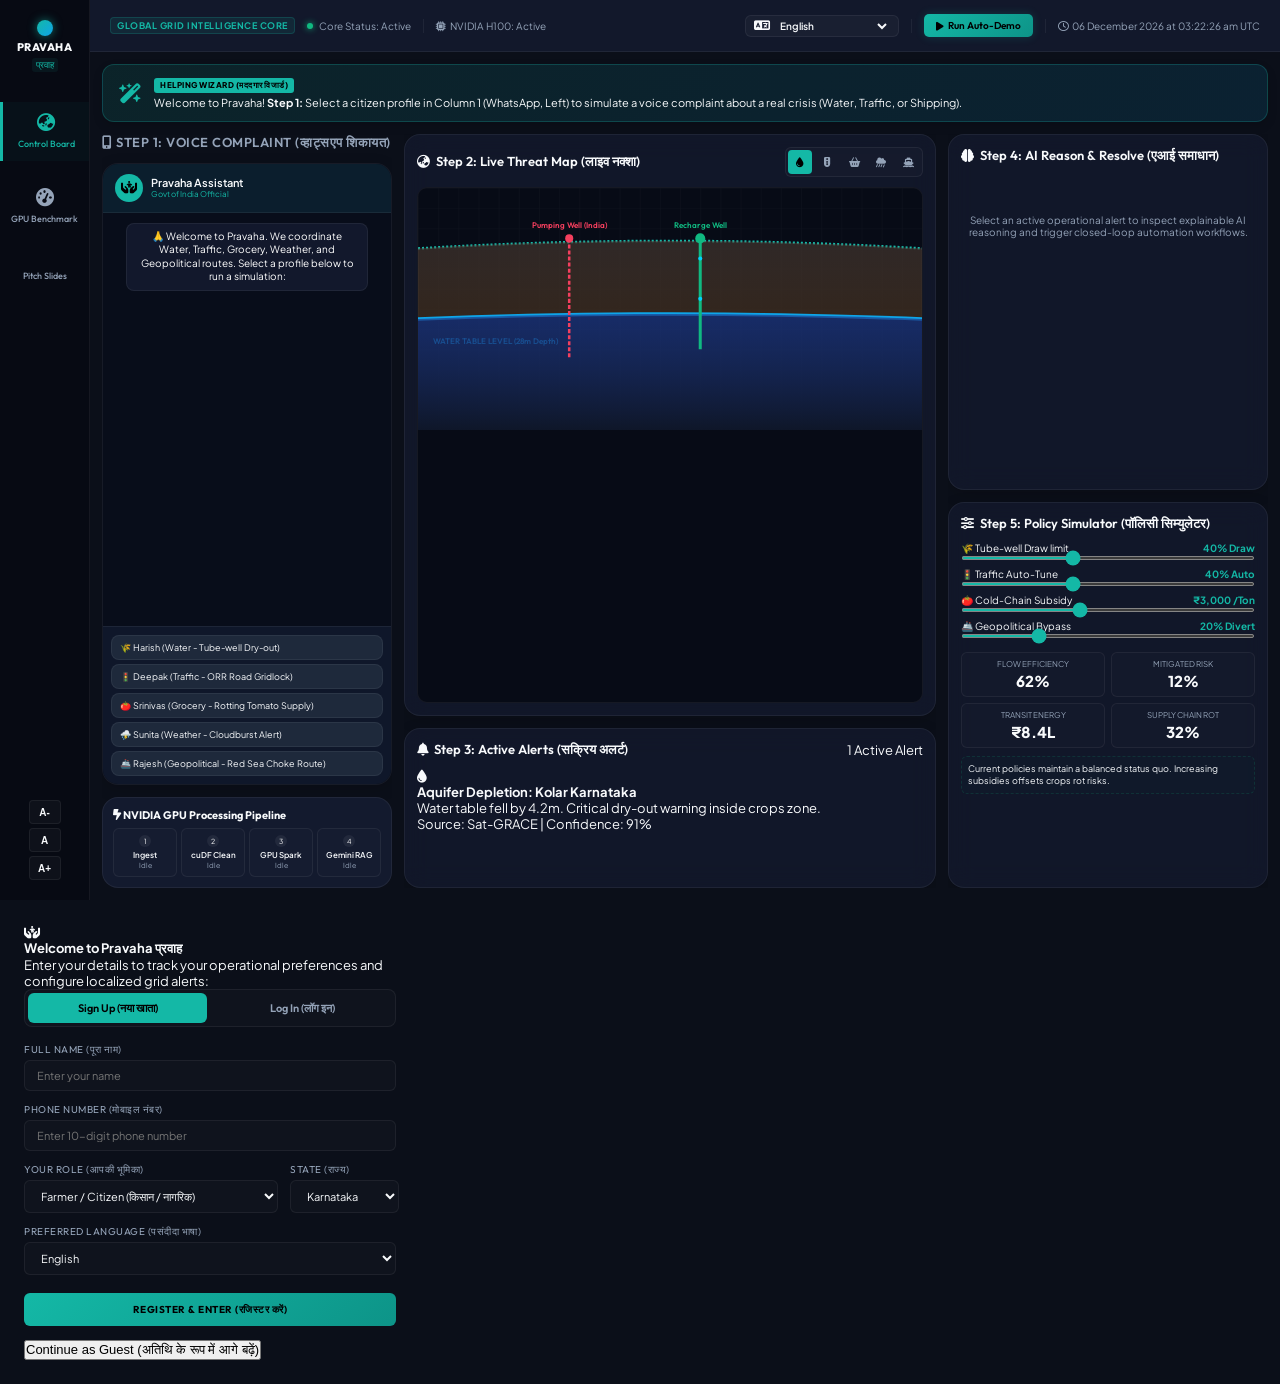
==== commit 95a86d75: "feat: Add User Login/Signup tracking and Step-by-Step Interactive Wizard Banner for laymen" ====
--- a/SujalGrid/index.html
+++ b/SujalGrid/index.html
@@ -62,8 +62,15 @@
                         <span id="lbl-hardware" data-i18n="lbl_hardware">NVIDIA H100: Active</span>
                     </div>
                 </div>
-                
                 <div class="header-actions">
+                    <!-- User Profile Badge -->
+                    <div class="user-profile-badge" id="user-profile-badge" style="display: none;" onclick="showAuthModal()" title="View Profile">
+                        <i class="fa-solid fa-circle-user text-cyan"></i>
+                        <span id="user-display-name">Guest</span>
+                        <button class="logout-btn" onclick="logoutUser(event)" title="Log Out"><i class="fa-solid fa-right-from-bracket"></i></button>
+                    </div>
+                    <div class="status-divider" id="user-divider" style="display: none;"></div>
+
                     <!-- Language Dropdown Selector -->
                     <div class="language-selector-box">
                         <i class="fa-solid fa-language text-cyan"></i>
@@ -90,12 +97,21 @@
                 </div>
             </header>
 
+            <!-- Interactive Layman Wizard Banner -->
+            <div class="wizard-banner" id="wizard-banner-box">
+                <div class="wizard-icon-animate"><i class="fa-solid fa-wand-magic-sparkles"></i></div>
+                <div class="wizard-content">
+                    <span class="wizard-badge" data-i18n="wiz_badge">HELPING WIZARD (मददगार विजार्ड)</span>
+                    <p id="wizard-text" data-i18n="wiz_step1">Welcome to Pravaha! <strong>Step 1:</strong> Select a citizen profile in Column 1 (WhatsApp, Left) to simulate a voice complaint about a real crisis (Water, Traffic, or Shipping).</p>
+                </div>
+            </div>
+
             <!-- Columns Layout Grid -->
             <div class="workspace-grid">
                 <!-- Column 1: WhatsApp Ingress Chat Panel -->
                 <aside class="workspace-col chat-col">
                     <div class="col-header">
-                        <h3 data-i18n="chat_header"><i class="fa-solid fa-mobile-screen-button"></i> Ingress Chat Portal</h3>
+                        <h3 data-i18n="chat_header"><i class="fa-solid fa-mobile-screen-button"></i> Step 1: Voice Complaint (व्हाट्सएप शिकायत)</h3>
                     </div>
                     <div class="phone-screen-seamless">
                         <!-- WhatsApp Header -->
@@ -160,7 +176,7 @@
                     <div class="view-panel active" id="view-dashboard">
                         <div class="card map-card-seamless">
                             <div class="card-header-seamless">
-                                <h3 id="current-layer-title"><i class="fa-solid fa-earth-asia"></i> Hydrology (Water) Layer</h3>
+                                <h3 id="current-layer-title"><i class="fa-solid fa-earth-asia"></i> Step 2: Live Threat Map (लाइव नक्शा)</h3>
                                 <div class="map-layer-selector">
                                     <button class="layer-btn active" id="btn-layer-water" onclick="setMapLayer('water')" title="Water Layer"><i class="fa-solid fa-droplet"></i></button>
                                     <button class="layer-btn" id="btn-layer-traffic" onclick="setMapLayer('traffic')" title="Traffic Layer"><i class="fa-solid fa-traffic-light"></i></button>
@@ -244,7 +260,7 @@
                         <!-- Alerts Queue inside the same workspace panel -->
                         <div class="card alerts-card-seamless">
                             <div class="card-header-seamless">
-                                <h3><i class="fa-solid fa-bell"></i> <span data-i18n="alerts_header">Operational Alerts</span></h3>
+                                <h3><i class="fa-solid fa-bell"></i> <span data-i18n="alerts_header">Step 3: Active Alerts (सक्रिय अलर्ट)</span></h3>
                                 <span class="active-badge" id="active-alert-count">1 Active Alert</span>
                             </div>
                             <div class="alerts-list-seamless" id="alerts-list">
@@ -435,7 +451,7 @@
                     <!-- Decision Support Panel -->
                     <div class="card detail-card-seamless">
                         <div class="card-header-seamless">
-                            <h3><i class="fa-solid fa-brain"></i> <span data-i18n="detail_header">Decision Support Panel</span></h3>
+                            <h3><i class="fa-solid fa-brain"></i> <span data-i18n="detail_header">Step 4: AI Reason & Resolve (एआई समाधान)</span></h3>
                         </div>
                         <div class="alert-detail-panel-seamless" id="alert-detail-panel">
                             <p class="panel-placeholder" data-i18n="panel_placeholder">Select an active operational alert to inspect explainable AI reasoning and trigger closed-loop automation workflows.</p>
@@ -471,7 +487,7 @@
                     <!-- What-If Water & Flow Allocator -->
                     <div class="card simulator-card-seamless">
                         <div class="card-header-seamless">
-                            <h3><i class="fa-solid fa-sliders"></i> <span data-i18n="sim_header">"What-If" Flow Allocator</span></h3>
+                            <h3><i class="fa-solid fa-sliders"></i> <span data-i18n="sim_header">Step 5: Policy Simulator (पॉलिसी सिम्युलेटर)</span></h3>
                         </div>
                         
                         <div class="sim-content-seamless">
@@ -536,25 +552,75 @@
         </div>
     </div>
 
-    <!-- Onboarding Modal Overlay -->
-    <div class="modal-overlay" id="onboarding-modal">
-        <div class="modal-content">
+    <!-- Authentication & Onboarding Modal Overlay -->
+    <div class="modal-overlay" id="auth-modal" style="display: flex;">
+        <div class="modal-content auth-modal-content">
             <div class="modal-header-icon"><i class="fa-solid fa-hands-holding-child"></i></div>
             <h2>Welcome to Pravaha <span class="sanskrit-title">प्रवाह</span></h2>
-            <p>Select your operational persona to begin the interactive flow & grid intelligence simulation:</p>
-            <div class="modal-roles">
-                <button class="role-btn" onclick="selectPersona('farmer')">
-                    <div class="role-icon"><i class="fa-solid fa-seedling"></i></div>
-                    <h3>Farmer / Citizen Ingress</h3>
-                    <p>Submit voice notes to check aquifer levels, traffic blocks, or crop storage status.</p>
-                </button>
-                <button class="role-btn" onclick="selectPersona('commissioner')">
-                    <div class="role-icon"><i class="fa-solid fa-building-user"></i></div>
-                    <h3>Water & Logistics Commissioner</h3>
-                    <p>Monitor multi-layer twin maps, run GPU-Spark benchmarks, and simulate flow metrics.</p>
-                </button>
+            <p>Enter your details to track your operational preferences and configure localized grid alerts:</p>
+            
+            <!-- Auth Tab Toggles -->
+            <div class="auth-tabs">
+                <button class="auth-tab-btn active" id="tab-signup" onclick="switchAuthTab('signup')">Sign Up (नया खाता)</button>
+                <button class="auth-tab-btn" id="tab-login" onclick="switchAuthTab('login')">Log In (लॉग इन)</button>
             </div>
-            <button class="modal-skip-btn" onclick="selectPersona('none')">Skip & Explore Manually</button>
+            
+            <!-- Sign Up Form -->
+            <form id="signup-form" onsubmit="handleSignUp(event)" class="auth-form">
+                <div class="form-group">
+                    <label for="signup-name">Full Name (पूरा नाम)</label>
+                    <input type="text" id="signup-name" placeholder="Enter your name" required>
+                </div>
+                <div class="form-group">
+                    <label for="signup-phone">Phone Number (मोबाइल नंबर)</label>
+                    <input type="tel" id="signup-phone" placeholder="Enter 10-digit phone number" pattern="[0-9]{10}" required>
+                </div>
+                <div class="form-row">
+                    <div class="form-group">
+                        <label for="signup-role">Your Role (आपकी भूमिका)</label>
+                        <select id="signup-role">
+                            <option value="farmer">Farmer / Citizen (किसान / नागरिक)</option>
+                            <option value="logistics">Logistics Driver (चालक)</option>
+                            <option value="commissioner">Water/Logistics Commissioner (अधिकारी)</option>
+                        </select>
+                    </div>
+                    <div class="form-group">
+                        <label for="signup-state">State (राज्य)</label>
+                        <select id="signup-state">
+                            <option value="Karnataka">Karnataka</option>
+                            <option value="Maharashtra">Maharashtra</option>
+                            <option value="Delhi">Delhi</option>
+                            <option value="Tamil Nadu">Tamil Nadu</option>
+                            <option value="Gujarat">Gujarat</option>
+                            <option value="Other">Other</option>
+                        </select>
+                    </div>
+                </div>
+                <div class="form-group">
+                    <label for="signup-lang">Preferred Language (पसंदीदा भाषा)</label>
+                    <select id="signup-lang">
+                        <option value="en">English</option>
+                        <option value="hi">हिन्दी (Hindi)</option>
+                        <option value="kn">ಕನ್ನಡ (Kannada)</option>
+                        <option value="mr">मराठी (Marathi)</option>
+                    </select>
+                </div>
+                <button type="submit" class="auth-submit-btn">Register & Enter (रजिस्टर करें)</button>
+            </form>
+            
+            <!-- Log In Form (Hidden by default) -->
+            <form id="login-form" onsubmit="handleLogIn(event)" class="auth-form" style="display: none;">
+                <div class="form-group">
+                    <label for="login-phone">Registered Phone Number (पंजीकृत मोबाइल नंबर)</label>
+                    <input type="tel" id="login-phone" placeholder="Enter 10-digit phone number" pattern="[0-9]{10}" required>
+                </div>
+                <div class="form-error" id="login-error-msg" style="display: none; color: var(--color-danger); font-size: 11px; margin-bottom: 8px;"></div>
+                <button type="submit" class="auth-submit-btn">Log In & Load Profile (लॉग इन करें)</button>
+            </form>
+            
+            <div class="auth-footer-links">
+                <button class="modal-skip-btn" onclick="loginAsGuest()">Continue as Guest (अतिथि के रूप में आगे बढ़ें)</button>
+            </div>
         </div>
     </div>
 
--- a/SujalGrid/index.css
+++ b/SujalGrid/index.css
@@ -956,3 +956,217 @@
 ::-webkit-scrollbar-thumb:hover {
     background: rgba(255,255,255,0.15);
 }
+
+/* Wizard Banner styling */
+.wizard-banner {
+    background: linear-gradient(135deg, rgba(20, 184, 166, 0.12), rgba(14, 165, 233, 0.12));
+    border: 1px solid rgba(20, 184, 166, 0.25);
+    border-radius: 12px;
+    padding: 10px 16px;
+    margin: 12px 12px 0 12px;
+    display: flex;
+    align-items: center;
+    gap: 12px;
+    box-shadow: 0 4px 10px rgba(0,0,0,0.15);
+    animation: pulse-border 3s infinite alternate;
+    flex-shrink: 0;
+}
+
+@keyframes pulse-border {
+    0% { border-color: rgba(20, 184, 166, 0.25); }
+    100% { border-color: rgba(20, 184, 166, 0.6); }
+}
+
+.wizard-icon-animate {
+    font-size: 20px;
+    color: var(--color-primary);
+    animation: spin-wand 4s infinite linear;
+}
+
+@keyframes spin-wand {
+    0% { transform: rotate(0deg); }
+    50% { transform: rotate(180deg); }
+    100% { transform: rotate(360deg); }
+}
+
+.wizard-content {
+    flex: 1;
+    text-align: left;
+}
+
+.wizard-badge {
+    font-size: 8px;
+    font-weight: 800;
+    text-transform: uppercase;
+    background-color: var(--color-primary);
+    color: #000;
+    padding: 2px 6px;
+    border-radius: 3px;
+    display: inline-block;
+    margin-bottom: 3px;
+    letter-spacing: 0.5px;
+}
+
+.wizard-content p {
+    font-size: 11px;
+    line-height: 1.35;
+    color: var(--color-text-main);
+}
+
+/* User Profile Badge styling */
+.user-profile-badge {
+    display: flex;
+    align-items: center;
+    gap: 8px;
+    background-color: rgba(20, 184, 166, 0.06);
+    border: 1px solid rgba(20, 184, 166, 0.2);
+    padding: 5px 12px;
+    border-radius: 6px;
+    cursor: pointer;
+    font-size: 10px;
+    font-family: var(--font-heading);
+    font-weight: 600;
+    transition: all 0.2s;
+}
+
+.user-profile-badge:hover {
+    background-color: rgba(20, 184, 166, 0.15);
+    border-color: var(--color-primary);
+}
+
+.user-profile-badge i {
+    font-size: 14px;
+    color: var(--color-primary);
+}
+
+.logout-btn {
+    background: none;
+    border: none;
+    color: var(--color-danger);
+    cursor: pointer;
+    font-size: 11px;
+    display: flex;
+    align-items: center;
+    padding: 0;
+    margin-left: 4px;
+    transition: color 0.2s;
+}
+
+.logout-btn:hover {
+    color: #ff4d6d;
+}
+
+/* Authentication Tabbed Forms */
+.auth-modal-content {
+    max-width: 420px !important;
+    padding: 24px !important;
+}
+
+.auth-tabs {
+    display: flex;
+    gap: 6px;
+    margin-bottom: 16px;
+    background-color: rgba(255, 255, 255, 0.02);
+    padding: 3px;
+    border-radius: 8px;
+    border: 1px solid var(--border-color);
+}
+
+.auth-tab-btn {
+    flex: 1;
+    background: none;
+    border: none;
+    color: var(--color-text-muted);
+    font-family: var(--font-heading);
+    font-size: 11px;
+    font-weight: 600;
+    padding: 8px 4px;
+    cursor: pointer;
+    border-radius: 6px;
+    transition: all 0.2s;
+}
+
+.auth-tab-btn.active {
+    background-color: var(--color-primary);
+    color: #000;
+}
+
+.auth-form {
+    display: flex;
+    flex-direction: column;
+    gap: 12px;
+    margin-bottom: 14px;
+    text-align: left;
+}
+
+.form-group {
+    display: flex;
+    flex-direction: column;
+    gap: 4px;
+}
+
+.form-row {
+    display: flex;
+    gap: 12px;
+}
+
+.form-row .form-group {
+    flex: 1;
+}
+
+.form-group label {
+    font-size: 10px;
+    font-family: var(--font-heading);
+    color: var(--color-text-muted);
+    text-transform: uppercase;
+    letter-spacing: 0.5px;
+}
+
+.form-group input, .form-group select {
+    background-color: rgba(255, 255, 255, 0.02);
+    border: 1px solid var(--border-color);
+    padding: 8px 12px;
+    border-radius: 6px;
+    color: var(--color-text-main);
+    font-family: var(--font-body);
+    font-size: 11px;
+    outline: none;
+    transition: border-color 0.2s, background-color 0.2s;
+}
+
+.form-group input:focus, .form-group select:focus {
+    border-color: var(--color-primary);
+    background-color: rgba(255, 255, 255, 0.04);
+}
+
+.auth-submit-btn {
+    background: linear-gradient(135deg, var(--color-primary), #0d9488);
+    color: #000;
+    border: none;
+    padding: 10px;
+    font-family: var(--font-heading);
+    font-weight: 700;
+    font-size: 10px;
+    border-radius: 6px;
+    cursor: pointer;
+    transition: all 0.2s;
+    text-transform: uppercase;
+    letter-spacing: 0.5px;
+    margin-top: 6px;
+    text-align: center;
+}
+
+.auth-submit-btn:hover {
+    transform: translateY(-0.5px);
+    box-shadow: 0 0 12px rgba(20, 184, 166, 0.4);
+}
+
+.form-error {
+    background-color: rgba(244, 63, 94, 0.08);
+    border: 1px solid rgba(244, 63, 94, 0.2);
+    padding: 8px;
+    border-radius: 6px;
+    color: var(--color-danger);
+    font-size: 11px;
+    line-height: 1.3;
+}
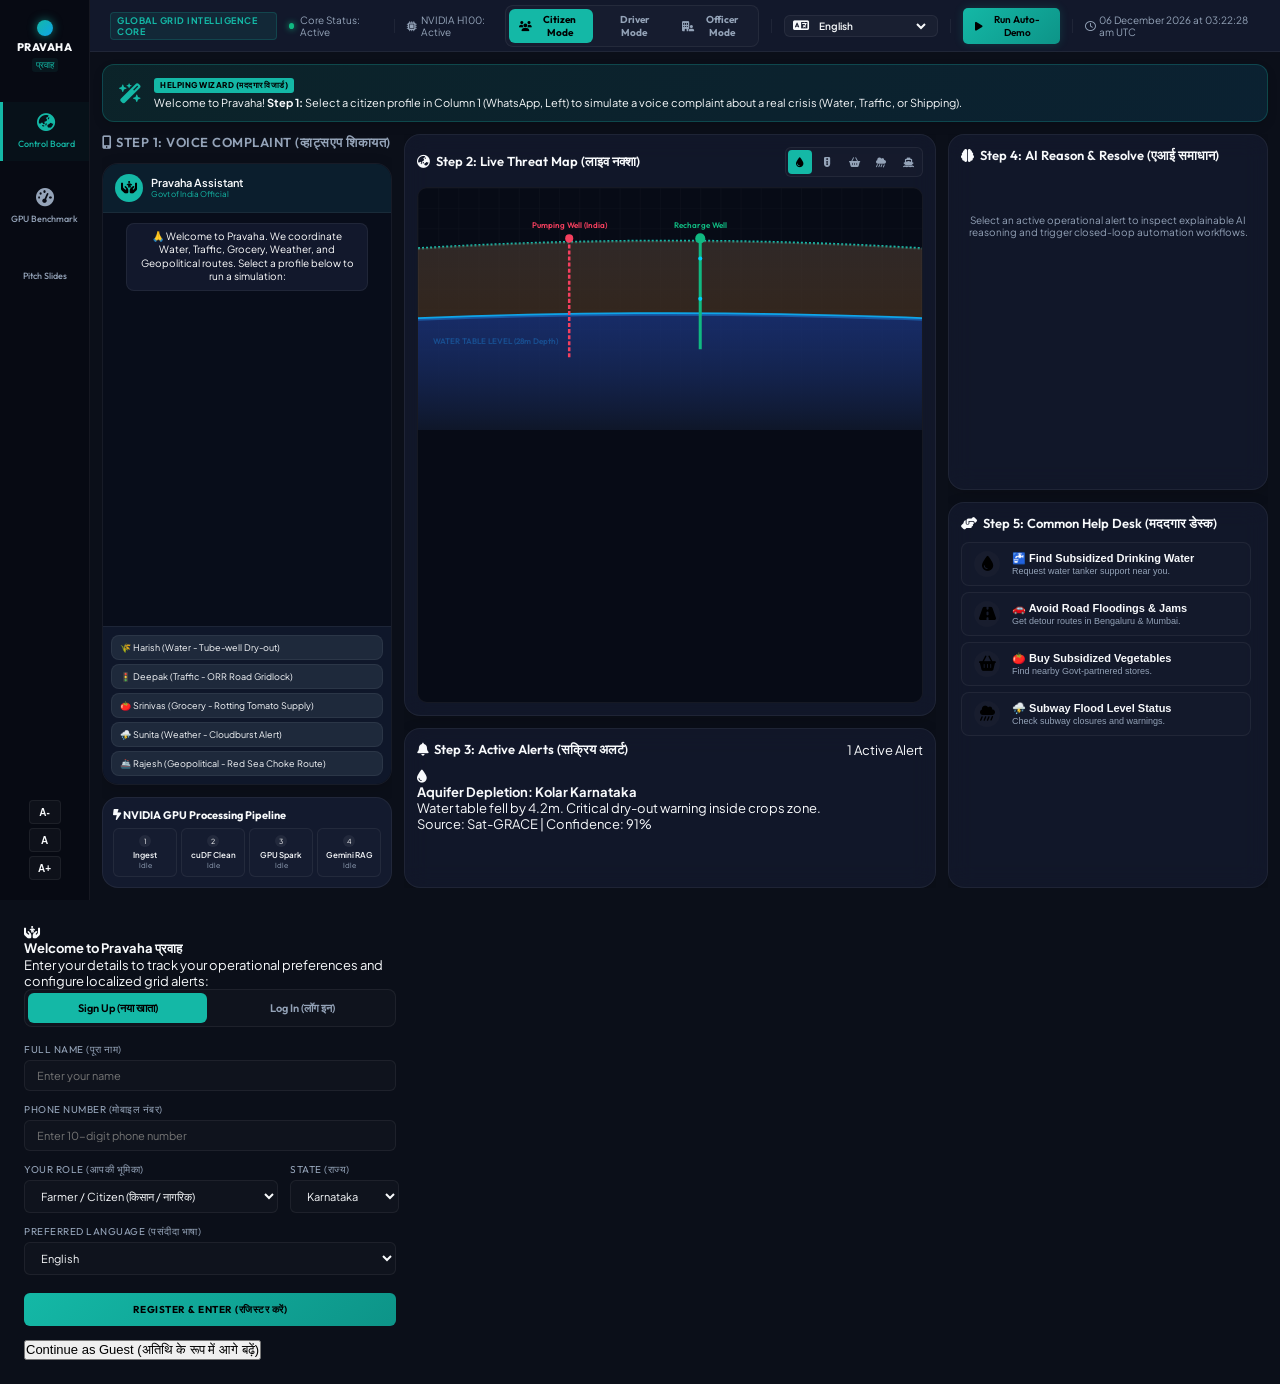
==== commit 45bde318: "feat: Introduce distinct User Modes (Citizen, Driver, Officer) and re-model for layman daily common " ====
--- a/SujalGrid/index.html
+++ b/SujalGrid/index.html
@@ -69,7 +69,19 @@
                         <span id="user-display-name">Guest</span>
                         <button class="logout-btn" onclick="logoutUser(event)" title="Log Out"><i class="fa-solid fa-right-from-bracket"></i></button>
                     </div>
-                    <div class="status-divider" id="user-divider" style="display: none;"></div>
+                    <!-- Active User Mode Selector Segmented Controls -->
+                    <div class="mode-selector-box">
+                        <button class="mode-tab active" id="mode-tab-citizen" onclick="setUserMode('citizen')">
+                            <i class="fa-solid fa-users"></i> <span data-i18n="mode_citizen">Citizen Mode</span>
+                        </button>
+                        <button class="mode-tab" id="mode-tab-driver" onclick="setUserMode('driver')">
+                            <i class="fa-solid fa-truck-steering"></i> <span data-i18n="mode_driver">Driver Mode</span>
+                        </button>
+                        <button class="mode-tab" id="mode-tab-officer" onclick="setUserMode('officer')">
+                            <i class="fa-solid fa-building-user"></i> <span data-i18n="mode_officer">Officer Mode</span>
+                        </button>
+                    </div>
+                    <div class="status-divider"></div>
 
                     <!-- Language Dropdown Selector -->
                     <div class="language-selector-box">
@@ -484,8 +496,66 @@
                         </div>
                     </div>
 
+                    <!-- Step 5: Common Problems Help Desk (Citizen Mode) -->
+                    <div class="card common-problems-card" id="common-problems-card" style="display: flex;">
+                        <div class="card-header-seamless">
+                            <h3><i class="fa-solid fa-handshake-angle"></i> <span data-i18n="common_problems_header">Step 5: Common Help Desk (मददगार डेस्क)</span></h3>
+                        </div>
+                        <div class="problems-grid">
+                            <button class="prob-btn" onclick="solveCommonProblem('water')">
+                                <div class="prob-icon"><i class="fa-solid fa-droplet text-cyan"></i></div>
+                                <div class="prob-info">
+                                    <h4 data-i18n="prob_water_title">🚰 Find Subsidized Drinking Water</h4>
+                                    <p data-i18n="prob_water_desc">Request water tanker support near you.</p>
+                                </div>
+                            </button>
+                            <button class="prob-btn" onclick="solveCommonProblem('traffic')">
+                                <div class="prob-icon"><i class="fa-solid fa-road text-orange"></i></div>
+                                <div class="prob-info">
+                                    <h4 data-i18n="prob_traffic_title">🚗 Avoid Road Floodings & Jams</h4>
+                                    <p data-i18n="prob_traffic_desc">Get detour routes in Bengaluru & Mumbai.</p>
+                                </div>
+                            </button>
+                            <button class="prob-btn" onclick="solveCommonProblem('grocery')">
+                                <div class="prob-icon"><i class="fa-solid fa-basket-shopping text-green"></i></div>
+                                <div class="prob-info">
+                                    <h4 data-i18n="prob_grocery_title">🍅 Buy Subsidized Vegetables</h4>
+                                    <p data-i18n="prob_grocery_desc">Find nearby Govt-partnered stores.</p>
+                                </div>
+                            </button>
+                            <button class="prob-btn" onclick="solveCommonProblem('weather')">
+                                <div class="prob-icon"><i class="fa-solid fa-cloud-showers-heavy text-red"></i></div>
+                                <div class="prob-info">
+                                    <h4 data-i18n="prob_weather_title">⛈️ Subway Flood Level Status</h4>
+                                    <p data-i18n="prob_weather_desc">Check subway closures and warnings.</p>
+                                </div>
+                            </button>
+                        </div>
+                    </div>
+
+                    <!-- Step 5: Route Navigation Detours (Driver Mode) -->
+                    <div class="card route-detour-card" id="route-detour-card" style="display: none;">
+                        <div class="card-header-seamless">
+                            <h3><i class="fa-solid fa-map-location-dot"></i> <span data-i18n="route_detour_header">Step 5: Gati Route Detours (मार्ग विचलन)</span></h3>
+                        </div>
+                        <div class="detour-content">
+                            <div class="detour-step">
+                                <span class="detour-badge badge-success">NOW</span>
+                                <p><strong>Bengaluru ORR Silk Board Blocked:</strong> Detour via Bypass Corridor 2 is active. Bypassing 4.2km queue.</p>
+                            </div>
+                            <div class="detour-step">
+                                <span class="detour-badge badge-warning">TEMP</span>
+                                <p><strong>APMC Border Toll Clearance:</strong> Green pass clearance active. Bypassed 8-hour line.</p>
+                            </div>
+                            <div class="detour-step">
+                                <span class="detour-badge badge-danger">BLOCKED</span>
+                                <p><strong>Mumbai Milan Subway:</strong> CLOSED due to extreme rain waterlogging. Divert to SV Road.</p>
+                            </div>
+                        </div>
+                    </div>
+
                     <!-- What-If Water & Flow Allocator -->
-                    <div class="card simulator-card-seamless">
+                    <div class="card simulator-card-seamless" id="simulator-card-box" style="display: none;">
                         <div class="card-header-seamless">
                             <h3><i class="fa-solid fa-sliders"></i> <span data-i18n="sim_header">Step 5: Policy Simulator (पॉलिसी सिम्युलेटर)</span></h3>
                         </div>
--- a/SujalGrid/index.css
+++ b/SujalGrid/index.css
@@ -1170,3 +1170,158 @@
     font-size: 11px;
     line-height: 1.3;
 }
+
+/* User Mode Selector Segmented Controls styling */
+.mode-selector-box {
+    display: flex;
+    gap: 4px;
+    background-color: rgba(255, 255, 255, 0.02);
+    padding: 3px;
+    border-radius: 8px;
+    border: 1px solid var(--border-color);
+}
+
+.mode-tab {
+    background: none;
+    border: none;
+    color: var(--color-text-muted);
+    font-family: var(--font-heading);
+    font-size: 10px;
+    font-weight: 700;
+    padding: 4px 10px;
+    cursor: pointer;
+    border-radius: 6px;
+    display: flex;
+    align-items: center;
+    gap: 4px;
+    transition: all 0.2s;
+}
+
+.mode-tab:hover {
+    color: var(--color-text-main);
+    background-color: rgba(255, 255, 255, 0.03);
+}
+
+.mode-tab.active {
+    background-color: var(--color-primary);
+    color: #000;
+}
+
+/* Step 5: Common Problems & Help Finder Styles */
+.common-problems-card, .route-detour-card {
+    flex: 1.2;
+    overflow: hidden;
+    display: flex;
+    flex-direction: column;
+}
+
+.problems-grid {
+    display: flex;
+    flex-direction: column;
+    gap: 6px;
+    overflow-y: auto;
+    flex: 1;
+    padding-right: 4px;
+}
+
+.prob-btn {
+    display: flex;
+    align-items: center;
+    gap: 12px;
+    background-color: rgba(255, 255, 255, 0.01);
+    border: 1px solid var(--border-color);
+    padding: 8px 12px;
+    border-radius: 8px;
+    cursor: pointer;
+    text-align: left;
+    transition: all 0.2s, transform 0.2s;
+    width: 100%;
+}
+
+.prob-btn:hover {
+    background-color: rgba(20, 184, 166, 0.06);
+    border-color: var(--color-primary);
+    transform: translateY(-0.5px);
+}
+
+.prob-icon {
+    font-size: 15px;
+    width: 26px;
+    height: 26px;
+    background-color: rgba(255, 255, 255, 0.02);
+    border-radius: 50%;
+    display: flex;
+    justify-content: center;
+    align-items: center;
+    flex-shrink: 0;
+}
+
+.prob-info {
+    flex: 1;
+}
+
+.prob-info h4 {
+    font-size: 11px;
+    font-weight: 700;
+    color: var(--color-text-main);
+    margin-bottom: 1px;
+}
+
+.prob-info p {
+    font-size: 9px;
+    color: var(--color-text-muted);
+    line-height: 1.2;
+}
+
+/* Driver Detours Card styling */
+.detour-content {
+    display: flex;
+    flex-direction: column;
+    gap: 8px;
+    overflow-y: auto;
+    flex: 1;
+}
+
+.detour-step {
+    background-color: rgba(255, 255, 255, 0.01);
+    border: 1px solid var(--border-color);
+    padding: 10px;
+    border-radius: 8px;
+    display: flex;
+    flex-direction: column;
+    gap: 4px;
+    text-align: left;
+}
+
+.detour-badge {
+    font-size: 8px;
+    font-weight: 800;
+    padding: 2px 6px;
+    border-radius: 4px;
+    width: fit-content;
+    text-transform: uppercase;
+}
+
+.badge-success {
+    background-color: rgba(16, 185, 129, 0.12);
+    color: var(--color-success);
+    border: 1px solid rgba(16, 185, 129, 0.3);
+}
+
+.badge-warning {
+    background-color: rgba(245, 158, 11, 0.12);
+    color: var(--color-warning);
+    border: 1px solid rgba(245, 158, 11, 0.3);
+}
+
+.badge-danger {
+    background-color: rgba(244, 63, 94, 0.12);
+    color: var(--color-danger);
+    border: 1px solid rgba(244, 63, 94, 0.3);
+}
+
+.detour-step p {
+    font-size: 10px;
+    line-height: 1.35;
+    color: var(--color-text-main);
+}
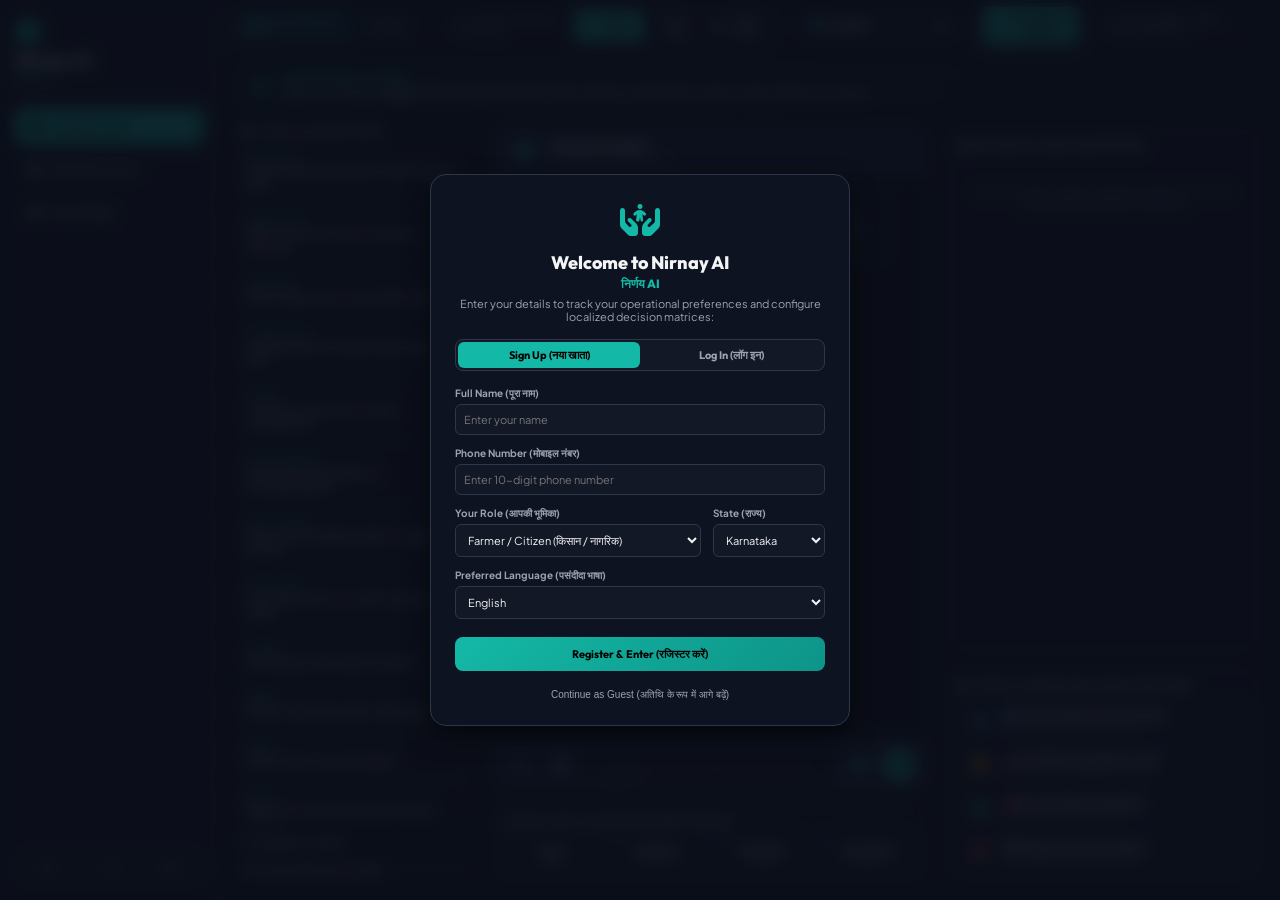
==== commit acf6d266: "feat: Pivot platform to Nirnay AI (निर्णय AI) - Conversational Decision Intelligence Assistant" ====
--- a/SujalGrid/index.html
+++ b/SujalGrid/index.html
@@ -3,40 +3,45 @@
 <head>
     <meta charset="UTF-8">
     <meta name="viewport" content="width=device-width, initial-scale=1.0">
-    <title>Pravaha - Global Flow & Grid Intelligence Platform</title>
-    <!-- Google Fonts Loader -->
-    <link href="https://fonts.googleapis.com/css2?family=Outfit:wght@300;400;500;600;700;800&family=Plus+Jakarta+Sans:wght@300;400;500;600;700&display=swap" rel="stylesheet">
+    <title>Nirnay AI (निर्णय AI) - India's Personal Decision Intelligence Assistant</title>
+    
+    <!-- Premium Fonts -->
+    <link rel="preconnect" href="https://fonts.googleapis.com">
+    <link rel="preconnect" href="https://fonts.gstatic.com" crossorigin>
+    <link href="https://fonts.googleapis.com/css2?family=Outfit:wght@300;400;500;600;700;800&family=Plus+Jakarta+Sans:wght@300;400;500;600;700;800&display=swap" rel="stylesheet">
+    
     <!-- FontAwesome Icons -->
     <link rel="stylesheet" href="https://cdnjs.cloudflare.com/ajax/libs/font-awesome/6.4.0/css/all.min.css">
-    <!-- Custom CSS -->
+    
+    <!-- Custom Style Sheet -->
     <link rel="stylesheet" href="index.css">
 </head>
 <body class="cool-theme text-normal">
-    <!-- Classy App Shell -->
+
     <div class="app-shell">
-        <!-- Vertical Sidebar Navigation -->
+        <!-- Sidebar Navigation Menu -->
         <aside class="sidebar-nav">
             <div class="logo-area">
                 <div class="logo-orb"></div>
-                <h2 class="logo-text">Pravaha</h2>
-                <span class="logo-sanskrit">प्रवाह</span>
+                <span class="logo-text">Nirnay AI</span>
+                <span class="logo-sanskrit" id="lbl-sanskrit">निर्णय AI</span>
             </div>
             
             <nav class="nav-menu">
                 <button class="nav-item active" id="btn-view-dashboard" onclick="switchMainView('dashboard')">
-                    <i class="fa-solid fa-earth-asia"></i>
-                    <span data-i18n="nav_dashboard">Control Board</span>
+                    <i class="fa-solid fa-comments"></i>
+                    <span data-i18n="nav_dashboard">Decision Chat</span>
                 </button>
                 <button class="nav-item" id="btn-view-benchmark" onclick="switchMainView('benchmark')">
                     <i class="fa-solid fa-gauge-high"></i>
                     <span data-i18n="nav_benchmark">GPU Benchmark</span>
                 </button>
                 <button class="nav-item" id="btn-view-slides" onclick="switchMainView('slides')">
-                    <i class="fa-solid fa-presentation-screen"></i>
+                    <i class="fa-solid fa-images"></i>
                     <span data-i18n="nav_slides">Pitch Slides</span>
                 </button>
             </nav>
-
+            
             <div class="sidebar-footer">
                 <div class="accessibility-ctrl">
                     <button class="access-btn" onclick="adjustTextSize('small')" title="Small Text">A-</button>
@@ -51,17 +56,18 @@
             <!-- Header Bar -->
             <header class="cyber-header">
                 <div class="header-info">
-                    <span class="sub-badge" id="lbl-subbadge" data-i18n="lbl_subbadge">Global Grid Intelligence Core</span>
+                    <span class="sub-badge" id="lbl-subbadge" data-i18n="lbl_subbadge">Vertex AI Decision Core</span>
                     <div class="status-indicator">
                         <span class="pulse-green"></span>
-                        <span class="status-text" id="lbl-status" data-i18n="lbl_status">Core Status: Active</span>
+                        <span class="status-text" id="lbl-status" data-i18n="lbl_status">Status: Active</span>
                     </div>
                     <div class="status-divider"></div>
                     <div class="status-item">
                         <i class="fa-solid fa-microchip text-cyan"></i>
-                        <span id="lbl-hardware" data-i18n="lbl_hardware">NVIDIA H100: Active</span>
-                    </div>
-                </div>
+                        <span id="lbl-hardware" data-i18n="lbl_hardware">NVIDIA H100 GPU: Active</span>
+                    </div>
+                </div>
+                
                 <div class="header-actions">
                     <!-- User Profile Badge -->
                     <div class="user-profile-badge" id="user-profile-badge" style="display: none;" onclick="showAuthModal()" title="View Profile">
@@ -69,6 +75,8 @@
                         <span id="user-display-name">Guest</span>
                         <button class="logout-btn" onclick="logoutUser(event)" title="Log Out"><i class="fa-solid fa-right-from-bracket"></i></button>
                     </div>
+                    <div class="status-divider" id="user-divider" style="display: none;"></div>
+
                     <!-- Active User Mode Selector Segmented Controls -->
                     <div class="mode-selector-box">
                         <button class="mode-tab active" id="mode-tab-citizen" onclick="setUserMode('citizen')">
@@ -83,14 +91,21 @@
                     </div>
                     <div class="status-divider"></div>
 
-                    <!-- Language Dropdown Selector -->
+                    <!-- Language Dropdown Selector (11 Indian Languages) -->
                     <div class="language-selector-box">
                         <i class="fa-solid fa-language text-cyan"></i>
                         <select id="lang-selector" onchange="changeLanguage()" class="lang-dropdown">
                             <option value="en">English</option>
                             <option value="hi">हिन्दी (Hindi)</option>
+                            <option value="ta">தமிழ் (Tamil)</option>
+                            <option value="te">తెలుగు (Telugu)</option>
                             <option value="kn">ಕನ್ನಡ (Kannada)</option>
+                            <option value="ml">മലയാളം (Malayalam)</option>
+                            <option value="gu">ગુજરાતી (Gujarati)</option>
+                            <option value="pa">ਪੰਜਾਬੀ (Punjabi)</option>
+                            <option value="bn">বাংলা (Bengali)</option>
                             <option value="mr">मराठी (Marathi)</option>
+                            <option value="ur">اردو (Urdu)</option>
                         </select>
                     </div>
 
@@ -114,185 +129,114 @@
                 <div class="wizard-icon-animate"><i class="fa-solid fa-wand-magic-sparkles"></i></div>
                 <div class="wizard-content">
                     <span class="wizard-badge" data-i18n="wiz_badge">HELPING WIZARD (मददगार विजार्ड)</span>
-                    <p id="wizard-text" data-i18n="wiz_step1">Welcome to Pravaha! <strong>Step 1:</strong> Select a citizen profile in Column 1 (WhatsApp, Left) to simulate a voice complaint about a real crisis (Water, Traffic, or Shipping).</p>
+                    <p id="wizard-text" data-i18n="wiz_step1">Welcome to Nirnay AI! <strong>Step 1:</strong> Select a popular question (Left) or type your query below to get an instant decision scorecard.</p>
                 </div>
             </div>
 
             <!-- Columns Layout Grid -->
             <div class="workspace-grid">
-                <!-- Column 1: WhatsApp Ingress Chat Panel -->
-                <aside class="workspace-col chat-col">
+                <!-- Column 1: History & Popular Questions List -->
+                <aside class="workspace-col history-col">
                     <div class="col-header">
-                        <h3 data-i18n="chat_header"><i class="fa-solid fa-mobile-screen-button"></i> Step 1: Voice Complaint (व्हाट्सएप शिकायत)</h3>
-                    </div>
-                    <div class="phone-screen-seamless">
-                        <!-- WhatsApp Header -->
-                        <div class="wa-header">
-                            <div class="wa-avatar"><i class="fa-solid fa-hands-holding-child"></i></div>
-                            <div class="wa-chat-info">
-                                <h3 id="lbl-assistant" data-i18n="lbl_assistant">Pravaha Assistant</h3>
-                                <span class="online-indicator" data-i18n="lbl_official">Govt of India Official</span>
-                            </div>
-                        </div>
-                        
-                        <!-- Chat Messages -->
-                        <div class="wa-body" id="chat-body">
-                            <div class="wa-message system">
-                                <p id="lbl-chat-welcome" data-i18n="lbl_chat_welcome">🙏 Welcome to Pravaha. We coordinate Water, Traffic, Grocery, Weather, and Geopolitical routes. Select a profile below to run a simulation:</p>
-                            </div>
-                        </div>
-                        
-                        <!-- Profile Selectors -->
-                        <div class="wa-footer">
-                            <div class="quick-selectors">
-                                <button onclick="simulateProfile('harish')">🌾 <span data-i18n="prof_harish">Harish (Water - Tube-well Dry-out)</span></button>
-                                <button onclick="simulateProfile('deepak')">🚦 <span data-i18n="prof_deepak">Deepak (Traffic - ORR Road Gridlock)</span></button>
-                                <button onclick="simulateProfile('srinivas')">🍅 <span data-i18n="prof_srinivas">Srinivas (Grocery - Rotting Tomato Supply)</span></button>
-                                <button onclick="simulateProfile('sunita')">⛈️ <span data-i18n="prof_sunita">Sunita (Weather - Cloudburst Alert)</span></button>
-                                <button onclick="simulateProfile('rajesh')">🚢 <span data-i18n="prof_rajesh">Rajesh (Geopolitical - Red Sea Choke Route)</span></button>
-                            </div>
-                        </div>
-                    </div>
-
-                    <!-- Pipeline Process Steps -->
-                    <div class="pipeline-visualizer-seamless">
-                        <h3 data-i18n="pipeline_title"><i class="fa-solid fa-bolt-lightning text-cyan"></i> NVIDIA GPU Processing Pipeline</h3>
-                        <div class="steps-grid">
-                            <div class="step-card" id="step-ingest">
-                                <div class="step-num">1</div>
-                                <h4 data-i18n="pipe_ingest">Ingest</h4>
-                                <p id="ingest-val">Idle</p>
-                            </div>
-                            <div class="step-card" id="step-cudf">
-                                <div class="step-num">2</div>
-                                <h4 data-i18n="pipe_cudf">cuDF Clean</h4>
-                                <p id="cudf-val">Idle</p>
-                            </div>
-                            <div class="step-card" id="step-spark">
-                                <div class="step-num">3</div>
-                                <h4 data-i18n="pipe_spark">GPU Spark</h4>
-                                <p id="spark-val">Idle</p>
-                            </div>
-                            <div class="step-card" id="step-gemini">
-                                <div class="step-num">4</div>
-                                <h4 data-i18n="pipe_gemini">Gemini RAG</h4>
-                                <p id="gemini-val">Idle</p>
-                            </div>
+                        <h3><i class="fa-solid fa-compass"></i> <span data-i18n="lbl_helper_desk">Popular Questions</span></h3>
+                    </div>
+                    
+                    <!-- Popular Question Chips (Categorized use cases) -->
+                    <div class="popular-questions-container" id="popular-questions-list">
+                        <!-- Categorized chips dynamically populated in app.js -->
+                    </div>
+
+                    <div class="col-header" style="margin-top: 12px;">
+                        <h3><i class="fa-solid fa-history"></i> <span data-i18n="lbl_history">Recent Chats</span></h3>
+                    </div>
+                    <div class="history-list" id="history-chat-list">
+                        <div class="history-item active" onclick="loadHistoryChat('default')">
+                            <i class="fa-regular fa-message"></i>
+                            <span>General Decision Copilot</span>
                         </div>
                     </div>
                 </aside>
 
-                <!-- Column 2: Center View (Map OR Benchmark OR Slides) -->
-                <section class="workspace-col center-col">
-                    <!-- VIEW A: Dashboard (Map & Alerts) -->
+                <!-- Column 2: Center Chat Workspace (WhatsApp/Gemini Chat UI) -->
+                <section class="workspace-col chat-col">
+                    <!-- VIEW A: Conversational Dashboard Panel -->
                     <div class="view-panel active" id="view-dashboard">
-                        <div class="card map-card-seamless">
-                            <div class="card-header-seamless">
-                                <h3 id="current-layer-title"><i class="fa-solid fa-earth-asia"></i> Step 2: Live Threat Map (लाइव नक्शा)</h3>
-                                <div class="map-layer-selector">
-                                    <button class="layer-btn active" id="btn-layer-water" onclick="setMapLayer('water')" title="Water Layer"><i class="fa-solid fa-droplet"></i></button>
-                                    <button class="layer-btn" id="btn-layer-traffic" onclick="setMapLayer('traffic')" title="Traffic Layer"><i class="fa-solid fa-traffic-light"></i></button>
-                                    <button class="layer-btn" id="btn-layer-grocery" onclick="setMapLayer('grocery')" title="Grocery Layer"><i class="fa-solid fa-basket-shopping"></i></button>
-                                    <button class="layer-btn" id="btn-layer-weather" onclick="setMapLayer('weather')" title="Weather Layer"><i class="fa-solid fa-cloud-showers-heavy"></i></button>
-                                    <button class="layer-btn" id="btn-layer-geopolitical" onclick="setMapLayer('geopolitical')" title="Geopolitical Layer"><i class="fa-solid fa-ship"></i></button>
-                                </div>
-                            </div>
-                            <div class="map-container-seamless">
-                                <svg viewBox="0 0 500 240" class="digital-twin-svg" id="pravaha-svg">
-                                    <defs>
-                                        <pattern id="grid" width="20" height="20" patternUnits="userSpaceOnUse">
-                                            <path d="M 20 0 L 0 0 0 20" fill="none" stroke="rgba(255,255,255,0.03)" stroke-width="1"/>
-                                        </pattern>
-                                        <linearGradient id="unsaturated-grad" x1="0%" y1="0%" x2="0%" y2="100%">
-                                            <stop offset="0%" stop-color="#4a3b32" stop-opacity="0.6"/>
-                                            <stop offset="100%" stop-color="#3d2c1e" stop-opacity="0.8"/>
-                                        </linearGradient>
-                                        <linearGradient id="saturated-grad" x1="0%" y1="0%" x2="0%" y2="100%">
-                                            <stop offset="0%" stop-color="#1E3A8A" stop-opacity="0.7"/>
-                                            <stop offset="100%" stop-color="#0F172A" stop-opacity="0.95"/>
-                                        </linearGradient>
-                                    </defs>
-                                    <rect width="500" height="240" fill="url(#grid)" />
+                        <div class="phone-screen-seamless">
+                            <!-- Chat Header -->
+                            <div class="wa-header">
+                                <div class="wa-avatar"><i class="fa-solid fa-robot"></i></div>
+                                <div class="wa-chat-info">
+                                    <h3 id="lbl-assistant" data-i18n="lbl_assistant">Nirnay AI Copilot</h3>
+                                    <span class="online-indicator" data-i18n="lbl_official">Personal Decision Assistant</span>
+                                </div>
+                            </div>
+                            
+                            <!-- Conversational Stream -->
+                            <div class="wa-body" id="chat-body">
+                                <div class="wa-message system">
+                                    <p id="lbl-chat-welcome" data-i18n="lbl_chat_welcome">🙏 Welcome to Nirnay AI. We analyze soil profiles, metro expansion grids, AQI streams, and logistics delays to answer daily decisions. Ask a question below or upload files:</p>
+                                </div>
+                            </div>
+                            
+                            <!-- WhatsApp Input Tray -->
+                            <div class="wa-footer-chat">
+                                <div class="chat-input-row">
+                                    <button class="chat-tool-btn" onclick="triggerFileUpload()" title="Upload Files (PDF, Image, Reports)">
+                                        <i class="fa-solid fa-plus"></i>
+                                    </button>
+                                    <input type="file" id="image-upload-input" style="display:none;" onchange="handleFileSelected(event)">
                                     
-                                    <!-- LAYER 1: WATER -->
-                                    <g id="layer-water">
-                                        <path d="M0 60 Q250 45 500 60" fill="none" stroke="#14B8A6" stroke-width="2.5" stroke-dasharray="2,2"/>
-                                        <path d="M0 60 Q250 45 500 60 L500 130 Q250 120 0 130 Z" fill="url(#unsaturated-grad)" stroke="rgba(255,255,255,0.04)"/>
-                                        <path d="M0 130 Q250 120 500 130" fill="none" stroke="#0EA5E9" stroke-width="3.5" id="water-table-line" class="water-flow-line"/>
-                                        <text x="15" y="155" fill="#0EA5E9" font-size="8" font-family="Outfit" font-weight="600" id="text-watertable">WATER TABLE LEVEL (28m Depth)</text>
-                                        <path d="M0 130 Q250 120 500 130 L500 240 L0 240 Z" fill="url(#saturated-grad)"/>
-                                        <line x1="150" y1="50" x2="150" y2="170" stroke="#F43F5E" stroke-width="2.5" stroke-dasharray="4,2"/>
-                                        <circle cx="150" cy="50" r="4" fill="#F43F5E"/>
-                                        <text x="150" y="40" text-anchor="middle" fill="#F43F5E" font-size="8" font-family="Outfit" font-weight="600">Pumping Well (India)</text>
-                                        <line x1="280" y1="50" x2="280" y2="160" stroke="#10B981" stroke-width="3"/>
-                                        <circle cx="280" cy="50" r="5" fill="#10B981"/>
-                                        <text x="280" y="40" text-anchor="middle" fill="#10B981" font-size="8" font-family="Outfit" font-weight="600">Recharge Well</text>
-                                        <circle cx="280" cy="70" r="2" fill="#00D2FF" class="water-drop" id="flow-drop-1"/>
-                                        <circle cx="280" cy="110" r="2" fill="#00D2FF" class="water-drop" id="flow-drop-2"/>
-                                    </g>
-
-                                    <!-- LAYER 2: TRAFFIC -->
-                                    <g id="layer-traffic" style="display:none;">
-                                        <path d="M50 120 C200 80 350 160 450 120" fill="none" stroke="rgba(255,255,255,0.18)" stroke-width="6"/>
-                                        <path d="M220 20 Q200 120 180 220" fill="none" stroke="rgba(255,255,255,0.15)" stroke-width="4"/>
-                                        <circle cx="195" cy="115" r="15" fill="rgba(244, 63, 94, 0.25)" stroke="#F43F5E" stroke-width="1.5" class="risk-zone"/>
-                                        <circle cx="195" cy="115" r="3" fill="#F43F5E" />
-                                        <text x="195" y="90" text-anchor="middle" fill="#F43F5E" font-size="8" font-family="Outfit" font-weight="600">ORR Gridlock: 4km Jam</text>
-                                        <path d="M50 120 C110 80 180 50 280 60 C340 70 400 90 450 120" fill="none" stroke="#10B981" stroke-width="3" stroke-dasharray="5,3" id="traffic-detour" style="display:none;"/>
-                                    </g>
-
-                                    <!-- LAYER 3: GROCERY -->
-                                    <g id="layer-grocery" style="display:none;">
-                                        <rect x="50" y="50" width="70" height="40" rx="4" fill="rgba(16, 185, 129, 0.12)" stroke="#10B981" stroke-width="1.2"/>
-                                        <text x="85" y="74" text-anchor="middle" fill="#10B981" font-size="8" font-family="Outfit" font-weight="600">Kolar Farms</text>
-                                        <rect x="350" y="140" width="80" height="40" rx="4" fill="rgba(20, 184, 166, 0.12)" stroke="#14B8A6" stroke-width="1.2"/>
-                                        <text x="390" y="164" text-anchor="middle" fill="#14B8A6" font-size="8" font-family="Outfit" font-weight="600">APMC Market</text>
-                                        <path d="M120 70 C190 70 270 110 350 150" fill="none" stroke="#F59E0B" stroke-width="2.5" stroke-dasharray="4,2"/>
-                                        <text x="230" y="100" text-anchor="middle" fill="#F59E0B" font-size="7" font-family="Outfit">Rotting Risk: 82%</text>
-                                    </g>
-
-                                    <!-- LAYER 4: WEATHER -->
-                                    <g id="layer-weather" style="display:none;">
-                                        <circle cx="180" cy="90" r="30" fill="rgba(139, 92, 246, 0.15)" stroke="#8B5CF6" stroke-width="1" stroke-dasharray="2,2"/>
-                                        <circle cx="230" cy="110" r="22" fill="rgba(244, 63, 94, 0.15)" stroke="#F43F5E" stroke-width="1" stroke-dasharray="2,2" class="risk-zone"/>
-                                        <text x="210" y="50" text-anchor="middle" fill="#F43F5E" font-size="8" font-family="Outfit" font-weight="600">Doppler Storm Cloud (120mm/hr)</text>
-                                    </g>
-
-                                    <!-- LAYER 5: GEOPOLITICAL -->
-                                    <g id="layer-geopolitical" style="display:none;">
-                                        <path d="M30 180 C120 155 220 120 320 160 C380 180 420 150 480 140" fill="none" stroke="#F43F5E" stroke-width="3" id="geopol-redsea"/>
-                                        <text x="210" y="130" text-anchor="middle" fill="#F43F5E" font-size="8" font-family="Outfit" font-weight="600">Red Sea Choke Point (BLOCKED)</text>
-                                        <circle cx="210" cy="142" r="6" fill="#F43F5E"/>
-                                        <path d="M30 180 C80 215 180 230 320 210 C390 195 420 150 480 140" fill="none" stroke="#10B981" stroke-width="3.5" stroke-dasharray="5,3" id="geopol-detour" style="display:none;"/>
-                                    </g>
-                                </svg>
-                            </div>
-                        </div>
-
-                        <!-- Alerts Queue inside the same workspace panel -->
-                        <div class="card alerts-card-seamless">
-                            <div class="card-header-seamless">
-                                <h3><i class="fa-solid fa-bell"></i> <span data-i18n="alerts_header">Step 3: Active Alerts (सक्रिय अलर्ट)</span></h3>
-                                <span class="active-badge" id="active-alert-count">1 Active Alert</span>
-                            </div>
-                            <div class="alerts-list-seamless" id="alerts-list">
-                                <div class="alert-item warning active-select" id="alert-kolar-item" onclick="selectAlert('kolar')">
-                                    <div class="alert-icon"><i class="fa-solid fa-droplet text-orange"></i></div>
-                                    <div class="alert-details">
-                                        <h4 data-i18n="alert_kolar_title">Aquifer Depletion: Kolar Karnataka</h4>
-                                        <p data-i18n="alert_kolar_desc">Water table fell by 4.2m. Critical dry-out warning inside crops zone.</p>
-                                        <span class="alert-meta">Source: Sat-GRACE | Confidence: 91%</span>
-                                    </div>
-                                </div>
-                            </div>
-                        </div>
-                    </div>
-
-                    <!-- VIEW B: GPU Accelerator Benchmark -->
+                                    <button class="chat-tool-btn" onclick="toggleLocation()" id="btn-location-gps" title="Attach GPS Location">
+                                        <i class="fa-solid fa-location-dot"></i>
+                                    </button>
+                                    
+                                    <textarea id="chat-input-text" placeholder="Ask Nirnay AI (e.g. Should I buy a house in Pune?)..." rows="1" onkeydown="handleInputKeydown(event)"></textarea>
+                                    
+                                    <button class="chat-tool-btn mic-btn" id="btn-mic-toggle" onclick="toggleVoiceRecording()" title="Speak in Indian Language">
+                                        <i class="fa-solid fa-microphone"></i>
+                                    </button>
+                                    
+                                    <button class="send-btn" onclick="submitUserQuery()" title="Submit Query">
+                                        <i class="fa-solid fa-paper-plane"></i>
+                                    </button>
+                                </div>
+                                <div class="chat-status-toast" id="chat-status-toast" style="display: none;"></div>
+                            </div>
+                        </div>
+
+                        <!-- Ingress Pipeline tracker underneath the chat -->
+                        <div class="pipeline-visualizer-seamless">
+                            <h3 data-i18n="pipeline_title"><i class="fa-solid fa-bolt-lightning text-cyan"></i> NVIDIA H100 Accelerated Ingest Pipeline</h3>
+                            <div class="steps-grid">
+                                <div class="step-card" id="step-ingest">
+                                    <div class="step-num">1</div>
+                                    <h4 data-i18n="pipe_ingest">Ingest</h4>
+                                    <p id="ingest-val">Idle</p>
+                                </div>
+                                <div class="step-card" id="step-cudf">
+                                    <div class="step-num">2</div>
+                                    <h4 data-i18n="pipe_cudf">cuDF Clean</h4>
+                                    <p id="cudf-val">Idle</p>
+                                </div>
+                                <div class="step-card" id="step-spark">
+                                    <div class="step-num">3</div>
+                                    <h4 data-i18n="pipe_spark">GPU Spark</h4>
+                                    <p id="spark-val">Idle</p>
+                                </div>
+                                <div class="step-card" id="step-gemini">
+                                    <div class="step-num">4</div>
+                                    <h4 data-i18n="pipe_gemini">Gemini RAG</h4>
+                                    <p id="gemini-val">Idle</p>
+                                </div>
+                            </div>
+                        </div>
+                    </div>
+
+                    <!-- VIEW B: GPU Accelerator Benchmark Panel -->
                     <div class="view-panel" id="view-benchmark">
                         <div class="card full-height-card">
                             <h2 data-i18n="bench_header" style="font-family:var(--font-heading); font-size:16px; margin-bottom:4px;"><i class="fa-solid fa-gauge-high"></i> NVIDIA GPU Accelerator Benchmark Panel</h2>
-                            <p style="font-size:11px; color:var(--color-text-muted); margin-bottom:12px;">Offload geostatistical Kriging interpolation of 12,000 aquifer sensor wells on Google Cloud: CPU vs. GPU.</p>
+                            <p style="font-size:11px; color:var(--color-text-muted); margin-bottom:12px;">Offload spatial Kriging interpolation and network pathfinding to Google Cloud: CPU vs. GPU.</p>
                             
                             <div class="benchmark-grid">
                                 <div class="card benchmark-card-element" id="cpu-bench-card">
@@ -349,34 +293,34 @@
                                     <!-- Slide 1 -->
                                     <div class="slide-card active" id="slide-1">
                                         <span class="slide-tag">HACKATHON FINALE DECK</span>
-                                        <h2>Pravaha: Global Flow & Grid Intelligence</h2>
-                                        <h3>Sovereign AI Decision Core (प्रवाह) built on Google Cloud & NVIDIA</h3>
-                                        <div class="slide-bullets">
-                                            <div class="bullet-item"><i class="fa-solid fa-check"></i> <strong>Core Concept:</strong> Bridge fragmented water, traffic, weather, and geopolitical data.</div>
+                                        <h2>Nirnay AI: Conversational Decision Intelligence</h2>
+                                        <h3>Sovereign AI Decision Core (निर्णय AI) built on Google Cloud & NVIDIA</h3>
+                                        <div class="slide-bullets">
+                                            <div class="bullet-item"><i class="fa-solid fa-check"></i> <strong>Core Concept:</strong> Bridge fragmented water, real estate, weather, and healthcare data.</div>
                                             <div class="bullet-item"><i class="fa-solid fa-check"></i> <strong>NVIDIA Hardware Layer:</strong> cuDF and Spark RAPIDS offload matrix math to H100 GPUs.</div>
-                                            <div class="bullet-item"><i class="fa-solid fa-check"></i> <strong>Sanskrit Identity:</strong> 'Pravaha' signifies the dynamic stream of resource flows.</div>
+                                            <div class="bullet-item"><i class="fa-solid fa-check"></i> <strong>Sanskrit Identity:</strong> 'Nirnay' translates to 'Decision' or 'Resolution'.</div>
                                         </div>
                                     </div>
                                     
                                     <!-- Slide 2 -->
                                     <div class="slide-card" id="slide-2">
                                         <span class="slide-tag">THE PROBLEM STATEMENT</span>
-                                        <h2>India's and the World's Siloed Data Streams</h2>
-                                        <div class="slide-bullets">
-                                            <div class="bullet-item"><i class="fa-solid fa-circle-exclamation"></i> <strong>Hydrology:</strong> Groundwater table collapse in Bangalore and California Central Valley.</div>
-                                            <div class="bullet-item"><i class="fa-solid fa-circle-exclamation"></i> <strong>Logistics & Traffic:</strong> Perishable vegetables (tomatoes) rotting in transit.</div>
-                                            <div class="bullet-item"><i class="fa-solid fa-circle-exclamation"></i> <strong>Geopolitics:</strong> Shipping lane blockades driving inflation.</div>
+                                        <h2>Information Overload vs. Actionable Insights</h2>
+                                        <div class="slide-bullets">
+                                            <div class="bullet-item"><i class="fa-solid fa-circle-exclamation"></i> <strong>Healthcare & Agriculture:</strong> Fragmented hospitals availability lists and borewell maps.</div>
+                                            <div class="bullet-item"><i class="fa-solid fa-circle-exclamation"></i> <strong>Real Estate & Commutes:</strong> Builder speculatory price indices and traffic blocks.</div>
+                                            <div class="bullet-item"><i class="fa-solid fa-circle-exclamation"></i> <strong>Search Barrier:</strong> Traditional dashboards are too complex for average citizens.</div>
                                         </div>
                                     </div>
 
                                     <!-- Slide 3 -->
                                     <div class="slide-card" id="slide-3">
-                                        <span class="slide-tag">Observe-Reason-Recommend-Act</span>
-                                        <h2>Pravaha Closed-Loop Optimization</h2>
-                                        <div class="slide-bullets">
-                                            <div class="bullet-item"><i class="fa-solid fa-eye"></i> <strong>Observe:</strong> Streams radar imagery, well levels, Doppler clouds, and ship logs.</div>
-                                            <div class="bullet-item"><i class="fa-solid fa-gears"></i> <strong>Reason:</strong> Analyzes spatial-temporal flow matrices on NVIDIA H100 GPUs.</div>
-                                            <div class="bullet-item"><i class="fa-solid fa-bolt"></i> <strong>Act:</strong> Triggers auto-rerouting, DBT payments, and aquifer valves.</div>
+                                        <span class="slide-tag">THE USER INTERFACE</span>
+                                        <h2>WhatsApp-Style Conversational Core</h2>
+                                        <div class="slide-bullets">
+                                            <div class="bullet-item"><i class="fa-solid fa-microphone"></i> <strong>Voice First:</strong> Input queries in 11 Indian languages or upload documents/photos.</div>
+                                            <div class="bullet-item"><i class="fa-solid fa-clipboard-check"></i> <strong>Structured Output:</strong> Simple scorecards instead of complex grids.</div>
+                                            <div class="bullet-item"><i class="fa-solid fa-universal-access"></i> <strong>Accessibility:</strong> Built-in text scaling and audio-narrators.</div>
                                         </div>
                                     </div>
 
@@ -392,21 +336,21 @@
 
                                     <!-- Slide 5 -->
                                     <div class="slide-card" id="slide-5">
-                                        <span class="slide-tag">FARMER INTEGRATION</span>
-                                        <h2>Democratizing Hydrological Insights on WhatsApp</h2>
-                                        <div class="slide-bullets">
-                                            <div class="bullet-item"><i class="fa-solid fa-microphone"></i> <strong>Multi-lingual Voice Notes:</strong> Farmers record questions (e.g. Kannada, English) on WhatsApp.</div>
-                                            <div class="bullet-item"><i class="fa-solid fa-gears"></i> <strong>Grounded Advisory:</strong> Gemini extracts coords, fetches localized water table data, and provides direct pumping recommendations.</div>
+                                        <span class="slide-tag">RAG ARCHITECTURE</span>
+                                        <h2>Vertex AI & AlloyDB pgvector</h2>
+                                        <div class="slide-bullets">
+                                            <div class="bullet-item"><i class="fa-solid fa-brain"></i> <strong>Grounded RAG:</strong> Connects directly to central and state scheme guidelines.</div>
+                                            <div class="bullet-item"><i class="fa-solid fa-shield-halved"></i> <strong>Responsible AI:</strong> Explains safety ratings, risks, and evidence.</div>
                                         </div>
                                     </div>
 
                                     <!-- Slide 6 -->
                                     <div class="slide-card" id="slide-6">
-                                        <span class="slide-tag">WHAT-IF SIMULATION</span>
-                                        <h2>Interactive Resource Allocator</h2>
-                                        <div class="slide-bullets">
-                                            <div class="bullet-item"><i class="fa-solid fa-sliders"></i> <strong>Resource Tuning:</strong> Allows administrators to adjust pumping limits and stormwater recharge flows.</div>
-                                            <div class="bullet-item"><i class="fa-solid fa-chart-pie"></i> <strong>Instant Feedback:</strong> Displays dynamic indicators for aquifer sustainability, pumping cost, and compaction risks.</div>
+                                        <span class="slide-tag">20 INDIAN USE CASES</span>
+                                        <h2>Solving Mass-Market Daily Problems</h2>
+                                        <div class="slide-bullets">
+                                            <div class="bullet-item"><i class="fa-solid fa-heart-pulse"></i> <strong>Healthcare & Safety:</strong> Hospital wait times, dark path safety ratings.</div>
+                                            <div class="bullet-item"><i class="fa-solid fa-house-chimney"></i> <strong>Property & Crops:</strong> Flat comparisons, borewell yield compaction alarms.</div>
                                         </div>
                                     </div>
 
@@ -415,41 +359,39 @@
                                         <span class="slide-tag">TECHNOLOGY STACK</span>
                                         <h2>Google Cloud & NVIDIA Hardware Core</h2>
                                         <div class="slide-bullets">
-                                            <div class="bullet-item"><i class="fa-solid fa-cloud"></i> <strong>Google Cloud Layer:</strong> Managed Service for Apache Spark, BigQuery, AlloyDB pgvector, GKE.</div>
+                                            <div class="bullet-item"><i class="fa-solid fa-cloud"></i> <strong>Google Cloud Layer:</strong> BigQuery, AlloyDB pgvector, GKE, Cloud Functions.</div>
                                             <div class="bullet-item"><i class="fa-solid fa-microchip"></i> <strong>NVIDIA Layer:</strong> GPUs on Google Cloud, RAPIDS, cuDF, Spark RAPIDS Accelerator.</div>
-                                            <div class="bullet-item"><i class="fa-solid fa-brain"></i> <strong>Cognitive Layer:</strong> Gemini Enterprise Agent Platform.</div>
                                         </div>
                                     </div>
 
                                     <!-- Slide 8 -->
                                     <div class="slide-card" id="slide-8">
                                         <span class="slide-tag">MEASURABLE IMPACT</span>
-                                        <h2>Saving Aquifers & Energy</h2>
-                                        <div class="slide-bullets">
-                                            <div class="bullet-item"><i class="fa-solid fa-wallet"></i> <strong>Energy Savings:</strong> Proper water table management reduces pumping energy costs by 22%.</div>
-                                            <div class="bullet-item"><i class="fa-solid fa-droplet"></i> <strong>Water Security:</strong> Replaces uncoordinated pumping with data-driven allocation.</div>
-                                            <div class="bullet-item"><i class="fa-solid fa-shield-halved"></i> <strong>Agricultural Stability:</strong> Lowers the risk of complete crop failures during monsoonal dry spells.</div>
+                                        <h2>Saving Resources & Lives</h2>
+                                        <div class="slide-bullets">
+                                            <div class="bullet-item"><i class="fa-solid fa-wallet"></i> <strong>Energy & Cost:</strong> Solar planners and crop advisers cut losses by 30%.</div>
+                                            <div class="bullet-item"><i class="fa-solid fa-shield-halved"></i> <strong>Citizen Safety:</strong> Avoids flooded areas and routes around gridlocks.</div>
                                         </div>
                                     </div>
 
                                     <!-- Slide 9 -->
                                     <div class="slide-card" id="slide-9">
-                                        <span class="slide-tag">THE 90-DAY MVP</span>
-                                        <h2>Deployment & Pilot Scale</h2>
+                                        <span class="slide-tag">PILOT PILOT SCALE</span>
+                                        <h2>90-Day Rollout Strategy</h2>
                                         <div class="slide-bullets">
                                             <div class="bullet-item"><i class="fa-solid fa-calendar-day"></i> <strong>Day 1-30:</strong> Connect sensor feeds and set up GPU-Spark clusters on GCP.</div>
                                             <div class="bullet-item"><i class="fa-solid fa-calendar-day"></i> <strong>Day 31-60:</strong> Build the spatial interpolation model and test RAG advisory templates.</div>
-                                            <div class="bullet-item"><i class="fa-solid fa-calendar-day"></i> <strong>Day 61-90:</strong> Launch the pilot in Kolar (India) and Fresno (USA) for 200+ test farmers.</div>
+                                            <div class="bullet-item"><i class="fa-solid fa-calendar-day"></i> <strong>Day 61-90:</strong> Launch the pilot in rural panchayats and smart city divisions.</div>
                                         </div>
                                     </div>
 
                                     <!-- Slide 10 -->
                                     <div class="slide-card" id="slide-10">
                                         <span class="slide-tag">CONCLUSION</span>
-                                        <h2>Pravaha: Securing the World's Water Future</h2>
-                                        <div class="slide-bullets">
-                                            <div class="bullet-item"><i class="fa-solid fa-globe"></i> <strong>Indian Solution to the World:</strong> Architecture scales from rural panchayats to global agricultural valleys.</div>
-                                            <div class="bullet-item"><i class="fa-solid fa-check-double"></i> <strong>Ready for Scale:</strong> Powered by the ultimate combination of Google Cloud and NVIDIA.</div>
+                                        <h2>Nirnay AI: Deciding India's Future</h2>
+                                        <div class="slide-bullets">
+                                            <div class="bullet-item"><i class="fa-solid fa-globe"></i> <strong>Indian Solution to the World:</strong> Scales from agricultural towns to tier-1 cities.</div>
+                                            <div class="bullet-item"><i class="fa-solid fa-check-double"></i> <strong>Ready for Scale:</strong> Empowering citizens, backed by Google Cloud & NVIDIA.</div>
                                         </div>
                                     </div>
                                 </div>
@@ -458,39 +400,62 @@
                     </div>
                 </section>
 
-                <!-- Column 3: Right Panel (Decision support details & What-If Allocator) -->
-                <section class="workspace-col right-col">
-                    <!-- Decision Support Panel -->
+                <!-- Column 3: Decision Scorecard & Policy Simulator -->
+                <section class="workspace-col scorecard-col">
+                    <!-- Decision Scorecard Panel ( निणर्य कार्ड ) -->
                     <div class="card detail-card-seamless">
                         <div class="card-header-seamless">
-                            <h3><i class="fa-solid fa-brain"></i> <span data-i18n="detail_header">Step 4: AI Reason & Resolve (एआई समाधान)</span></h3>
+                            <h3><i class="fa-solid fa-clipboard-check"></i> <span data-i18n="detail_header">Decision Scorecard (निर्णय कार्ड)</span></h3>
                         </div>
                         <div class="alert-detail-panel-seamless" id="alert-detail-panel">
-                            <p class="panel-placeholder" data-i18n="panel_placeholder">Select an active operational alert to inspect explainable AI reasoning and trigger closed-loop automation workflows.</p>
+                            <div class="panel-placeholder" id="panel-placeholder-info">
+                                <p data-i18n="panel_placeholder">Submit a query or select a popular question on the left to generate the decision scorecard.</p>
+                            </div>
                             
                             <div class="panel-data" id="panel-data" style="display: none;">
-                                <h4 id="panel-title" style="font-family:var(--font-heading); font-size:12px; font-weight:700;">Aquifer Depletion: Kolar</h4>
-                                <div class="metric-row">
-                                    <div class="sub-metric">
-                                        <span class="label" data-i18n="panel_lbl_sla">SLA Time</span>
-                                        <span class="val text-orange" id="panel-sla">48 Hours</span>
-                                    </div>
-                                    <div class="sub-metric">
-                                        <span class="label" data-i18n="panel_lbl_risk">Impact Severity</span>
-                                        <span class="val text-red" id="panel-premium">+42% Energy</span>
-                                    </div>
-                                </div>
+                                <div class="decision-radial-area">
+                                    <div class="decision-radial-ring">
+                                        <span class="radial-val" id="scorecard-overall-val">85</span>
+                                        <span class="radial-label" data-i18n="radial_label">DECISION SCORE</span>
+                                    </div>
+                                    <h4 id="scorecard-title">Buying property in Pune</h4>
+                                </div>
+
+                                <div class="gauges-grid-seamless">
+                                    <div class="gauge-card-seamless">
+                                        <span class="gauge-title" data-i18n="gauge_safety">Safety Index</span>
+                                        <div class="gauge-value text-green" id="gauge-val-safety">90%</div>
+                                    </div>
+                                    <div class="gauge-card-seamless">
+                                        <span class="gauge-title" data-i18n="gauge_cost">Cost Score</span>
+                                        <div class="gauge-value text-orange" id="gauge-val-cost">72%</div>
+                                    </div>
+                                    <div class="gauge-card-seamless">
+                                        <span class="gauge-title" data-i18n="gauge_future">Future Growth</span>
+                                        <div class="gauge-value text-cyan" id="gauge-val-future">88%</div>
+                                    </div>
+                                    <div class="gauge-card-seamless">
+                                        <span class="gauge-title" data-i18n="gauge_env">Pollution Rating</span>
+                                        <div class="gauge-value text-red" id="gauge-val-pollution">54%</div>
+                                    </div>
+                                </div>
+
                                 <div class="reason-block">
-                                    <h5 data-i18n="panel_reason_title"><i class="fa-solid fa-circle-nodes"></i> Explainable AI Rationale (RAG Grounded)</h5>
-                                    <p id="panel-rationale" style="font-size:10px; line-height:1.3;"></p>
+                                    <h5><i class="fa-solid fa-circle-nodes"></i> <span data-i18n="lbl_recom">AI Recommendation</span></h5>
+                                    <p id="scorecard-recommendation" style="font-size:10px; line-height:1.3; font-weight: 600; color: var(--color-primary);"></p>
+                                </div>
+
+                                <div class="reason-block">
+                                    <h5><i class="fa-solid fa-file-invoice"></i> <span data-i18n="panel_reason_title">Reason & Evidence</span></h5>
+                                    <p id="scorecard-rationale" style="font-size:10px; line-height:1.3;"></p>
                                     
                                     <!-- Accessibility Voice Read Aloud Button -->
                                     <button class="voice-btn" onclick="speakAdvisory()"><i class="fa-solid fa-volume-high"></i> <span data-i18n="btn_speak">Listen to Advisory</span></button>
                                 </div>
+
                                 <div class="action-block">
-                                    <h5 data-i18n="panel_actions_title">Recommended Actions</h5>
-                                    <ul id="panel-actions" style="font-size:10px; padding-left:14px; margin-bottom:8px;"></ul>
-                                    <button class="dispatch-btn" onclick="dispatchWorkflow()"><i class="fa-solid fa-bolt"></i> <span data-i18n="btn_dispatch">Approve & Execute Actions</span></button>
+                                    <h5 data-i18n="panel_actions_title">Alternatives & Mitigation</h5>
+                                    <ul id="scorecard-alternatives" style="font-size:10px; padding-left:14px; margin-bottom:8px;"></ul>
                                 </div>
                             </div>
                         </div>
@@ -554,7 +519,7 @@
                         </div>
                     </div>
 
-                    <!-- What-If Water & Flow Allocator -->
+                    <!-- What-If Water & Flow Allocator (Admin Mode) -->
                     <div class="card simulator-card-seamless" id="simulator-card-box" style="display: none;">
                         <div class="card-header-seamless">
                             <h3><i class="fa-solid fa-sliders"></i> <span data-i18n="sim_header">Step 5: Policy Simulator (पॉलिसी सिम्युलेटर)</span></h3>
@@ -593,27 +558,8 @@
                                 <input type="range" id="slide-geopol" min="0" max="80" step="10" value="20" oninput="runSimulation()">
                             </div>
 
-                            <div class="gauges-grid-seamless">
-                                <div class="gauge-card-seamless">
-                                    <span class="gauge-title" data-i18n="gauge_eff">Flow Efficiency</span>
-                                    <div class="gauge-value text-orange" id="gauge-sustainability">62%</div>
-                                </div>
-                                <div class="gauge-card-seamless">
-                                    <span class="gauge-title" data-i18n="gauge_risk">Mitigated Risk</span>
-                                    <div class="gauge-value text-red" id="gauge-deficit">12%</div>
-                                </div>
-                                <div class="gauge-card-seamless">
-                                    <span class="gauge-title" data-i18n="gauge_cost">Transit Energy</span>
-                                    <div class="gauge-value" id="gauge-energy">₹8.4L</div>
-                                </div>
-                                <div class="gauge-card-seamless">
-                                    <span class="gauge-title" data-i18n="gauge_rot">Supply Chain Rot</span>
-                                    <div class="gauge-value text-orange" id="gauge-compaction">32%</div>
-                                </div>
-                            </div>
-
-                            <div class="causal-engine-box-seamless">
-                                <p id="sim-advisory">Current policies maintain a balanced status quo. Increasing subsidies offsets crops rot risks.</p>
+                            <div class="causal-engine-box-seamless" style="margin-top: 10px;">
+                                <p id="sim-advisory" style="font-size: 9px; line-height: 1.3;">Current policies maintain a balanced status quo. Increasing subsidies offsets crops rot risks.</p>
                             </div>
                         </div>
                     </div>
@@ -626,8 +572,8 @@
     <div class="modal-overlay" id="auth-modal" style="display: flex;">
         <div class="modal-content auth-modal-content">
             <div class="modal-header-icon"><i class="fa-solid fa-hands-holding-child"></i></div>
-            <h2>Welcome to Pravaha <span class="sanskrit-title">प्रवाह</span></h2>
-            <p>Enter your details to track your operational preferences and configure localized grid alerts:</p>
+            <h2>Welcome to Nirnay AI <span class="sanskrit-title">निर्णय AI</span></h2>
+            <p>Enter your details to track your operational preferences and configure localized decision matrices:</p>
             
             <!-- Auth Tab Toggles -->
             <div class="auth-tabs">
@@ -671,8 +617,15 @@
                     <select id="signup-lang">
                         <option value="en">English</option>
                         <option value="hi">हिन्दी (Hindi)</option>
+                        <option value="ta">தமிழ் (Tamil)</option>
+                        <option value="te">తెలుగు (Telugu)</option>
                         <option value="kn">ಕನ್ನಡ (Kannada)</option>
+                        <option value="ml">മലയാളം (Malayalam)</option>
+                        <option value="gu">ગુજરાતી (Gujarati)</option>
+                        <option value="pa">ਪੰਜਾਬੀ (Punjabi)</option>
+                        <option value="bn">বাংলা (Bengali)</option>
                         <option value="mr">मराठी (Marathi)</option>
+                        <option value="ur">اردو (Urdu)</option>
                     </select>
                 </div>
                 <button type="submit" class="auth-submit-btn">Register & Enter (रजिस्टर करें)</button>
@@ -684,7 +637,7 @@
                     <label for="login-phone">Registered Phone Number (पंजीकृत मोबाइल नंबर)</label>
                     <input type="tel" id="login-phone" placeholder="Enter 10-digit phone number" pattern="[0-9]{10}" required>
                 </div>
-                <div class="form-error" id="login-error-msg" style="display: none; color: var(--color-danger); font-size: 11px; margin-bottom: 8px;"></div>
+                <div class="form-error" id="login-error-msg" style="display: none;"></div>
                 <button type="submit" class="auth-submit-btn">Log In & Load Profile (लॉग इन करें)</button>
             </form>
             
--- a/SujalGrid/index.css
+++ b/SujalGrid/index.css
@@ -1,182 +1,169 @@
-/* Pravaha (प्रवाह) - Seamless Classy CSS Styling */
+/* Nirnay AI (निर्णय AI) Design System & Styling Sheet */
 
 :root {
-    --bg-base: #0B0F19; /* Cool slate-navy */
-    --bg-surface: #131A2E; /* Slate-blue surface card */
-    --bg-card: rgba(19, 26, 46, 0.8);
-    --border-color: rgba(255, 255, 255, 0.06);
-    --border-glow: rgba(20, 184, 166, 0.15);
+    --color-bg-darker: #0B0F19;
+    --color-bg-dark: #0E1322;
+    --color-bg-light: #161D30;
+    --color-bg-lighter: #1F2A45;
     
-    --color-primary: #14B8A6; /* Calming mint teal */
-    --color-secondary: #0EA5E9; /* Soft ocean blue */
-    --color-success: #10B981; /* Calming green */
+    --color-primary: #14b8a6; /* Glowing Teal */
+    --color-primary-dim: rgba(20, 184, 166, 0.15);
+    --color-secondary: #0d9488;
+    
+    --color-text-main: #F3F4F6;
+    --color-text-muted: #9CA3AF;
+    
+    --color-success: #10B981;
     --color-warning: #F59E0B;
-    --color-danger: #F43F5E; /* Rose-red */
-    --color-text-main: #F8FAFC;
-    --color-text-muted: #94A3B8;
+    --color-danger: #EF4444;
+    
+    --border-color: #2D3748;
     
     --font-heading: 'Outfit', sans-serif;
     --font-body: 'Plus Jakarta Sans', sans-serif;
-    
-    --font-scale: 1.0;
 }
 
 * {
-    box-sizing: border-box;
     margin: 0;
     padding: 0;
+    box-sizing: border-box;
 }
 
 body {
-    background-color: var(--bg-base);
+    background-color: var(--color-bg-darker);
     color: var(--color-text-main);
     font-family: var(--font-body);
-    font-size: calc(13px * var(--font-scale));
     height: 100vh;
     overflow: hidden;
 }
 
-body.text-small { --font-scale: 0.85; }
-body.text-normal { --font-scale: 1.0; }
-body.text-large { --font-scale: 1.2; }
-
-/* Global text scaling support for senior citizens */
-h1, h2, h3, h4, h5, p, span, button, input, select, textarea, label {
-    font-size: calc(100% * var(--font-scale));
+/* Accessibility Font Sizes */
+.text-small {
+    font-size: 11px;
+}
+.text-normal {
+    font-size: 13px;
+}
+.text-large {
+    font-size: 15px;
 }
 
 /* App Shell Structure */
 .app-shell {
     display: flex;
     height: 100vh;
-    width: 100vw;
     overflow: hidden;
 }
 
-/* Vertical Sidebar Nav */
+/* Sidebar Navigation */
 .sidebar-nav {
-    width: 90px;
-    background-color: #070A13;
+    width: 220px;
+    background-color: var(--color-bg-dark);
     border-right: 1px solid var(--border-color);
     display: flex;
     flex-direction: column;
-    align-items: center;
-    padding: 20px 0;
-    gap: 30px;
-    z-index: 10;
+    padding: 20px 16px;
+    flex-shrink: 0;
 }
 
 .logo-area {
     display: flex;
     flex-direction: column;
-    align-items: center;
-    gap: 4px;
+    align-items: flex-start;
+    margin-bottom: 24px;
+    gap: 2px;
 }
 
 .logo-orb {
-    width: 16px;
-    height: 16px;
+    width: 24px;
+    height: 24px;
+    background: radial-gradient(circle, var(--color-primary), #0d9488);
     border-radius: 50%;
-    background: linear-gradient(135deg, var(--color-primary), var(--color-secondary));
     box-shadow: 0 0 10px rgba(20, 184, 166, 0.6);
-    animation: orb-spin 4s infinite linear;
-}
-
-@keyframes orb-spin {
-    0% { transform: rotate(0deg); }
-    100% { transform: rotate(360deg); }
+    margin-bottom: 4px;
 }
 
 .logo-text {
     font-family: var(--font-heading);
-    font-size: 11px;
+    font-size: 16px;
     font-weight: 800;
-    text-transform: uppercase;
+    color: #FFF;
     letter-spacing: 0.5px;
 }
 
 .logo-sanskrit {
-    font-size: 9px;
+    font-size: 10px;
     color: var(--color-primary);
-    background: rgba(20, 184, 166, 0.08);
-    padding: 1px 4px;
-    border-radius: 3px;
+    font-weight: 700;
+    letter-spacing: 1px;
 }
 
 .nav-menu {
+    display: flex;
+    flex-direction: column;
+    gap: 8px;
     flex: 1;
-    display: flex;
-    flex-direction: column;
-    gap: 16px;
-    width: 100%;
 }
 
 .nav-item {
     background: none;
     border: none;
     color: var(--color-text-muted);
-    cursor: pointer;
-    display: flex;
-    flex-direction: column;
-    align-items: center;
-    gap: 6px;
-    padding: 12px 4px;
-    width: 100%;
-    transition: all 0.2s;
-}
-
-.nav-item i {
-    font-size: 18px;
-}
-
-.nav-item span {
-    font-size: 9px;
-    font-family: var(--font-heading);
-    font-weight: 500;
-    text-align: center;
-}
-
-.nav-item:hover, .nav-item.active {
-    color: var(--color-primary);
-    background-color: rgba(20, 184, 166, 0.04);
+    font-family: var(--font-heading);
+    font-size: 12px;
+    font-weight: 600;
+    padding: 10px 12px;
+    border-radius: 8px;
+    cursor: pointer;
+    text-align: left;
+    display: flex;
+    align-items: center;
+    gap: 10px;
+    transition: all 0.2s;
+}
+
+.nav-item:hover {
+    color: #FFF;
+    background-color: rgba(255, 255, 255, 0.02);
 }
 
 .nav-item.active {
-    border-left: 3px solid var(--color-primary);
+    color: #000;
+    background-color: var(--color-primary);
+    box-shadow: 0 0 12px rgba(20, 184, 166, 0.3);
 }
 
 .sidebar-footer {
     display: flex;
     flex-direction: column;
-    align-items: center;
-    width: 100%;
-}
-
-/* Accessibility Control buttons */
+    gap: 12px;
+}
+
 .accessibility-ctrl {
     display: flex;
-    flex-direction: column;
     gap: 4px;
-    width: 100%;
-    align-items: center;
+    background-color: rgba(255, 255, 255, 0.02);
+    border: 1px solid var(--border-color);
+    padding: 2px;
+    border-radius: 6px;
 }
 
 .access-btn {
-    background-color: rgba(255, 255, 255, 0.03);
-    border: 1px solid var(--border-color);
-    color: var(--color-text-main);
-    width: 32px;
-    height: 24px;
+    flex: 1;
+    background: none;
+    border: none;
+    color: var(--color-text-muted);
+    font-size: 10px;
+    font-weight: 700;
+    padding: 4px;
+    cursor: pointer;
     border-radius: 4px;
-    font-size: 10px;
-    font-weight: 700;
-    cursor: pointer;
     transition: all 0.2s;
 }
 
 .access-btn:hover {
-    background-color: var(--color-primary);
-    color: #000;
+    color: #FFF;
+    background-color: rgba(255, 255, 255, 0.05);
 }
 
 /* Main Workspace */
@@ -184,20 +171,19 @@
     flex: 1;
     display: flex;
     flex-direction: column;
-    height: 100vh;
     overflow: hidden;
-    background-color: var(--bg-base);
-}
-
-/* Header bar */
+}
+
+/* Header */
 .cyber-header {
-    background-color: rgba(19, 26, 46, 0.85);
+    height: 52px;
+    background-color: rgba(14, 19, 34, 0.8);
+    backdrop-filter: blur(10px);
     border-bottom: 1px solid var(--border-color);
-    padding: 10px 20px;
-    display: flex;
+    display: flex;
+    align-items: center;
     justify-content: space-between;
-    align-items: center;
-    height: 52px;
+    padding: 0 16px;
     flex-shrink: 0;
 }
 
@@ -208,38 +194,33 @@
 }
 
 .sub-badge {
+    background-color: var(--color-primary-dim);
+    color: var(--color-primary);
+    border: 1px solid rgba(20, 184, 166, 0.3);
     font-size: 9px;
-    font-weight: 700;
-    text-transform: uppercase;
-    background: rgba(20, 184, 166, 0.1);
-    border: 1px solid rgba(20, 184, 166, 0.2);
-    color: var(--color-primary);
+    font-weight: 800;
     padding: 2px 6px;
     border-radius: 4px;
-    letter-spacing: 0.5px;
+    text-transform: uppercase;
 }
 
 .status-indicator {
     display: flex;
     align-items: center;
     gap: 6px;
-    font-size: 10px;
-    color: var(--color-text-muted);
 }
 
 .pulse-green {
     width: 6px;
     height: 6px;
+    background-color: var(--color-success);
     border-radius: 50%;
-    background-color: var(--color-success);
-    box-shadow: 0 0 6px var(--color-success);
-    animation: pulse 2s infinite;
-}
-
-@keyframes pulse {
-    0% { opacity: 0.3; }
-    50% { opacity: 1; }
-    100% { opacity: 0.3; }
+    animation: pulse 1.5s infinite;
+}
+
+.status-text {
+    font-size: 10px;
+    color: var(--color-text-muted);
 }
 
 .status-divider {
@@ -251,40 +232,105 @@
 .status-item {
     display: flex;
     align-items: center;
+    gap: 6px;
+    font-size: 10px;
+    color: var(--color-text-muted);
+}
+
+.header-actions {
+    display: flex;
+    align-items: center;
+    gap: 12px;
+}
+
+.user-profile-badge {
+    display: flex;
+    align-items: center;
+    gap: 8px;
+    background-color: rgba(255, 255, 255, 0.02);
+    border: 1px solid var(--border-color);
+    padding: 4px 8px;
+    border-radius: 8px;
+    cursor: pointer;
+    font-size: 10px;
+    transition: all 0.2s;
+}
+
+.user-profile-badge:hover {
+    border-color: var(--color-primary);
+    background-color: rgba(20, 184, 166, 0.05);
+}
+
+.logout-btn {
+    background: none;
+    border: none;
+    color: var(--color-text-muted);
+    cursor: pointer;
+    font-size: 10px;
+    padding: 2px;
+    margin-left: 4px;
+}
+
+.logout-btn:hover {
+    color: var(--color-danger);
+}
+
+.mode-selector-box {
+    display: flex;
+    gap: 2px;
+    background-color: rgba(255, 255, 255, 0.01);
+    border: 1px solid var(--border-color);
+    padding: 2px;
+    border-radius: 6px;
+}
+
+.mode-tab {
+    background: none;
+    border: none;
+    color: var(--color-text-muted);
+    font-family: var(--font-heading);
+    font-size: 9px;
+    font-weight: 700;
+    padding: 4px 8px;
+    cursor: pointer;
+    border-radius: 4px;
+    display: flex;
+    align-items: center;
     gap: 4px;
-    font-size: 10px;
-    color: var(--color-text-muted);
-}
-
-.header-actions {
-    display: flex;
-    align-items: center;
-    gap: 12px;
+    transition: all 0.2s;
+}
+
+.mode-tab:hover {
+    color: #FFF;
+}
+
+.mode-tab.active {
+    background-color: var(--color-primary);
+    color: #000;
 }
 
 .language-selector-box {
     display: flex;
     align-items: center;
-    gap: 6px;
-    background-color: rgba(255, 255, 255, 0.03);
-    padding: 3px 8px;
+    gap: 4px;
+    background-color: rgba(255, 255, 255, 0.02);
+    border: 1px solid var(--border-color);
+    padding: 2px 6px;
     border-radius: 6px;
-    border: 1px solid var(--border-color);
 }
 
 .lang-dropdown {
     background: none;
     border: none;
     color: var(--color-text-main);
-    font-family: var(--font-body);
     font-size: 10px;
     font-weight: 600;
-    cursor: pointer;
     outline: none;
+    cursor: pointer;
 }
 
 .lang-dropdown option {
-    background-color: var(--bg-surface);
+    background-color: var(--color-bg-dark);
     color: var(--color-text-main);
 }
 
@@ -292,461 +338,692 @@
     background: linear-gradient(135deg, var(--color-primary), #0d9488);
     color: #000;
     border: none;
-    padding: 5px 12px;
-    font-family: var(--font-heading);
-    font-weight: 600;
-    font-size: 10px;
-    border-radius: 5px;
-    cursor: pointer;
-    box-shadow: 0 0 10px rgba(20, 184, 166, 0.2);
-    transition: all 0.2s;
-    display: flex;
-    align-items: center;
-    gap: 4px;
+    font-family: var(--font-heading);
+    font-size: 10px;
+    font-weight: 700;
+    padding: 6px 12px;
+    border-radius: 6px;
+    cursor: pointer;
+    display: flex;
+    align-items: center;
+    gap: 6px;
+    transition: all 0.2s;
 }
 
 .demo-play-btn:hover {
     transform: translateY(-0.5px);
-    box-shadow: 0 0 15px rgba(20, 184, 166, 0.35);
-}
-
-.timer-box {
-    font-size: 10px;
-    color: var(--color-text-muted);
-    display: flex;
-    align-items: center;
-    gap: 4px;
-}
-
-/* Workspace Columns Grid */
+    box-shadow: 0 0 10px rgba(20, 184, 166, 0.4);
+}
+
+.timer {
+    font-family: monospace;
+}
+
+/* Helping Wizard Banner */
+.wizard-banner {
+    background: linear-gradient(135deg, rgba(20, 184, 166, 0.06), rgba(13, 148, 136, 0.02));
+    border: 1px solid rgba(20, 184, 166, 0.15);
+    border-radius: 8px;
+    padding: 8px 16px;
+    margin: 12px 16px 0 16px;
+    display: flex;
+    align-items: center;
+    gap: 12px;
+    flex-shrink: 0;
+}
+
+.wizard-icon-animate {
+    font-size: 14px;
+    color: var(--color-primary);
+    animation: wizard-glow 2s infinite alternate;
+}
+
+.wizard-content {
+    display: flex;
+    flex-direction: column;
+    gap: 2px;
+}
+
+.wizard-badge {
+    font-family: var(--font-heading);
+    font-size: 8px;
+    font-weight: 800;
+    letter-spacing: 0.5px;
+    color: var(--color-primary);
+}
+
+.wizard-content p {
+    font-size: 10px;
+    color: var(--color-text-main);
+    line-height: 1.3;
+}
+
+/* Workspace Grid */
 .workspace-grid {
     flex: 1;
-    display: grid;
-    grid-template-columns: 290px 1fr 320px;
-    padding: 12px;
+    display: flex;
+    gap: 16px;
+    padding: 16px;
+    overflow: hidden;
+}
+
+.workspace-col {
+    display: flex;
+    flex-direction: column;
+    height: 100%;
+}
+
+.history-col {
+    width: 240px;
+    flex-shrink: 0;
+}
+
+.chat-col {
+    flex: 1.5;
+}
+
+.scorecard-col {
+    width: 320px;
+    flex-shrink: 0;
     gap: 12px;
-    height: calc(100vh - 52px);
+    overflow-y: auto;
+}
+
+/* Cards UI styling */
+.card {
+    background-color: var(--color-bg-dark);
+    border: 1px solid var(--border-color);
+    border-radius: 12px;
+    padding: 14px;
+    display: flex;
+    flex-direction: column;
+    position: relative;
     overflow: hidden;
 }
 
-.workspace-col {
-    display: flex;
-    flex-direction: column;
-    gap: 12px;
-    height: 100%;
-    overflow: hidden;
-}
-
 .col-header {
-    flex-shrink: 0;
+    display: flex;
+    align-items: center;
+    justify-content: space-between;
+    margin-bottom: 6px;
+    padding: 0 4px;
 }
 
 .col-header h3 {
     font-family: var(--font-heading);
-    font-size: 13px;
-    font-weight: 600;
+    font-size: 11px;
+    font-weight: 700;
     color: var(--color-text-muted);
     text-transform: uppercase;
     letter-spacing: 0.5px;
-}
-
-/* Column 1: WhatsApp seamless */
+    display: flex;
+    align-items: center;
+    gap: 6px;
+}
+
+/* Popular Questions Chips */
+.popular-questions-container {
+    display: flex;
+    flex-direction: column;
+    gap: 6px;
+    overflow-y: auto;
+    flex: 1;
+    padding-right: 4px;
+}
+
+.question-chip {
+    background-color: rgba(255, 255, 255, 0.01);
+    border: 1px solid var(--border-color);
+    border-radius: 8px;
+    padding: 8px 10px;
+    cursor: pointer;
+    text-align: left;
+    transition: all 0.2s;
+    display: flex;
+    flex-direction: column;
+    gap: 2px;
+}
+
+.question-chip:hover {
+    border-color: var(--color-primary);
+    background-color: rgba(20, 184, 166, 0.03);
+}
+
+.chip-tag {
+    font-family: var(--font-heading);
+    font-size: 8px;
+    font-weight: 700;
+    color: var(--color-primary);
+    text-transform: uppercase;
+}
+
+.chip-text {
+    font-size: 10px;
+    line-height: 1.35;
+    color: var(--color-text-main);
+}
+
+/* History Chat List */
+.history-list {
+    display: flex;
+    flex-direction: column;
+    gap: 4px;
+    max-height: 120px;
+    overflow-y: auto;
+}
+
+.history-item {
+    display: flex;
+    align-items: center;
+    gap: 8px;
+    padding: 8px 10px;
+    border-radius: 6px;
+    font-size: 10px;
+    color: var(--color-text-muted);
+    cursor: pointer;
+    transition: all 0.2s;
+}
+
+.history-item:hover, .history-item.active {
+    background-color: rgba(255,255,255,0.02);
+    color: #FFF;
+}
+
+/* WhatsApp Phone Layout Container */
+.view-panel {
+    display: none;
+    flex-direction: column;
+    height: 100%;
+    flex: 1;
+}
+
+.view-panel.active {
+    display: flex;
+}
+
 .phone-screen-seamless {
     flex: 1;
-    background-color: #080D1A;
-    border: 1px solid var(--border-color);
-    border-radius: 16px;
+    background-color: #0E1322;
+    border: 1px solid var(--border-color);
+    border-radius: 12px;
+    display: flex;
+    flex-direction: column;
     overflow: hidden;
-    display: flex;
-    flex-direction: column;
-    box-shadow: 0 4px 15px rgba(0,0,0,0.15);
 }
 
 .wa-header {
-    background-color: #0B1E2D;
-    padding: 10px 12px;
-    display: flex;
-    align-items: center;
-    gap: 8px;
+    background-color: var(--color-bg-light);
     border-bottom: 1px solid var(--border-color);
-    flex-shrink: 0;
+    padding: 10px 16px;
+    display: flex;
+    align-items: center;
+    gap: 12px;
 }
 
 .wa-avatar {
-    width: 28px;
-    height: 28px;
-    background-color: var(--color-primary);
+    width: 32px;
+    height: 32px;
+    background-color: var(--color-primary-dim);
+    color: var(--color-primary);
     border-radius: 50%;
     display: flex;
     justify-content: center;
     align-items: center;
-    color: #000;
-    font-size: 13px;
+    font-size: 14px;
 }
 
 .wa-chat-info h3 {
-    font-size: 11px;
-    font-weight: 600;
-}
-
-.wa-chat-info .online-indicator {
-    font-size: 8px;
-    color: var(--color-primary);
+    font-family: var(--font-heading);
+    font-size: 12px;
+    font-weight: 700;
+    color: #FFF;
+}
+
+.wa-chat-info span {
+    font-size: 9px;
+    color: var(--color-text-muted);
     display: block;
 }
 
 .wa-body {
     flex: 1;
-    padding: 10px;
-    display: flex;
-    flex-direction: column;
-    gap: 8px;
+    padding: 16px;
     overflow-y: auto;
-    background: url('https://user-images.githubusercontent.com/15075759/28719144-86dc0f70-73b1-11e7-911d-60d70fcded21.png');
-    background-size: cover;
-}
-
+    display: flex;
+    flex-direction: column;
+    gap: 12px;
+    background-color: #080C14;
+}
+
+/* Chat Message Bubbles */
 .wa-message {
-    max-width: 85%;
-    padding: 6px 10px;
-    border-radius: 8px;
-    font-size: 10px;
-    line-height: 1.35;
+    max-width: 80%;
+    padding: 10px 12px;
+    border-radius: 10px;
+    font-size: 11px;
+    line-height: 1.4;
     word-wrap: break-word;
 }
 
 .wa-message.system {
     align-self: center;
-    background-color: rgba(19, 26, 46, 0.95);
-    color: #FFF;
+    background-color: rgba(255, 255, 255, 0.02);
+    border: 1px solid var(--border-color);
     text-align: center;
     max-width: 90%;
-    border: 1px solid var(--border-color);
-}
-
-.wa-message.incoming {
+    border-radius: 8px;
+    color: var(--color-text-muted);
+}
+
+.wa-message.user {
+    align-self: flex-end;
+    background-color: #1F2A45;
+    color: #FFF;
+    border-bottom-right-radius: 2px;
+}
+
+.wa-message.assistant {
     align-self: flex-start;
-    background-color: #1E293B;
+    background-color: var(--color-bg-light);
+    color: var(--color-text-main);
+    border-bottom-left-radius: 2px;
+    border-left: 2px solid var(--color-primary);
+}
+
+/* Chat Input Footer Tray */
+.wa-footer-chat {
+    background-color: var(--color-bg-light);
+    border-top: 1px solid var(--border-color);
+    padding: 10px 12px;
+}
+
+.chat-input-row {
+    display: flex;
+    align-items: center;
+    gap: 8px;
+}
+
+.chat-tool-btn {
+    background: none;
+    border: none;
+    color: var(--color-text-muted);
+    cursor: pointer;
+    font-size: 14px;
+    width: 32px;
+    height: 32px;
+    display: flex;
+    justify-content: center;
+    align-items: center;
+    border-radius: 50%;
+    transition: all 0.2s;
+}
+
+.chat-tool-btn:hover {
     color: #FFF;
-    border-radius: 0 8px 8px 8px;
-    border: 1px solid var(--border-color);
-}
-
-.wa-message.outgoing {
-    align-self: flex-end;
-    background-color: #0F5A47;
+    background-color: rgba(255, 255, 255, 0.04);
+}
+
+.chat-tool-btn.active {
+    color: var(--color-primary);
+    background-color: var(--color-primary-dim);
+}
+
+.mic-btn {
+    color: var(--color-primary);
+    background-color: var(--color-primary-dim);
+}
+
+.mic-btn.recording {
+    background-color: var(--color-danger);
     color: #FFF;
-    border-radius: 8px 0 8px 8px;
-}
-
-.wa-message .time {
-    display: block;
-    text-align: right;
-    font-size: 7px;
-    color: var(--color-text-muted);
-    margin-top: 3px;
-}
-
-.wa-footer {
-    padding: 8px;
-    background-color: #0F172A;
-    border-top: 1px solid var(--border-color);
-    flex-shrink: 0;
-}
-
-.quick-selectors {
-    display: flex;
-    flex-direction: column;
-    gap: 4px;
-}
-
-.quick-selectors button {
-    background-color: #1E293B;
-    color: var(--color-text-main);
-    border: 1px solid var(--border-color);
-    padding: 6px 8px;
-    border-radius: 8px;
+    animation: recording-pulse 1s infinite;
+}
+
+#chat-input-text {
+    flex: 1;
+    background-color: var(--color-bg-darker);
+    border: 1px solid var(--border-color);
+    color: #FFF;
+    font-family: var(--font-body);
+    font-size: 11px;
+    padding: 8px 14px;
+    border-radius: 20px;
+    outline: none;
+    resize: none;
+    overflow-y: hidden;
+}
+
+.send-btn {
+    background-color: var(--color-primary);
+    color: #000;
+    border: none;
+    width: 32px;
+    height: 32px;
+    border-radius: 50%;
+    display: flex;
+    justify-content: center;
+    align-items: center;
+    cursor: pointer;
+    transition: all 0.2s;
+}
+
+.send-btn:hover {
+    transform: scale(1.05);
+    box-shadow: 0 0 10px rgba(20, 184, 166, 0.4);
+}
+
+.chat-status-toast {
     font-size: 9px;
-    text-align: left;
-    cursor: pointer;
-    font-family: var(--font-body);
-    transition: background-color 0.2s;
-}
-
-.quick-selectors button:hover {
-    background-color: rgba(20, 184, 166, 0.08);
-    border-color: var(--color-primary);
-}
-
+    color: var(--color-primary);
+    margin-top: 4px;
+    padding-left: 6px;
+}
+
+/* Ingest Pipeline Monitor Underneath the Chat */
 .pipeline-visualizer-seamless {
-    background-color: var(--bg-surface);
-    border: 1px solid var(--border-color);
-    border-radius: 16px;
+    background-color: var(--color-bg-dark);
+    border: 1px solid var(--border-color);
+    border-radius: 10px;
     padding: 10px;
-    flex-shrink: 0;
+    margin-top: 12px;
 }
 
 .pipeline-visualizer-seamless h3 {
-    font-size: 11px;
-    font-family: var(--font-heading);
+    font-family: var(--font-heading);
+    font-size: 10px;
+    font-weight: 700;
+    color: var(--color-text-muted);
     margin-bottom: 6px;
+    text-transform: uppercase;
 }
 
 .steps-grid {
     display: grid;
     grid-template-columns: repeat(4, 1fr);
+    gap: 8px;
+}
+
+.step-card {
+    background-color: rgba(255,255,255,0.01);
+    border: 1px solid var(--border-color);
+    border-radius: 6px;
+    padding: 6px;
+    text-align: center;
+    position: relative;
+    transition: all 0.2s;
+}
+
+.step-card.active {
+    border-color: var(--color-primary);
+    background-color: var(--color-primary-dim);
+}
+
+.step-num {
+    position: absolute;
+    top: 2px;
+    left: 4px;
+    font-size: 7px;
+    font-weight: 800;
+    color: var(--color-text-muted);
+}
+
+.step-card h4 {
+    font-family: var(--font-heading);
+    font-size: 9px;
+    font-weight: 700;
+    margin-top: 4px;
+    color: var(--color-text-main);
+}
+
+.step-card p {
+    font-size: 8px;
+    color: var(--color-text-muted);
+}
+
+/* Step 5: Common Problems card styling */
+.common-problems-card, .route-detour-card {
+    background-color: var(--color-bg-dark);
+    border: 1px solid var(--border-color);
+    border-radius: 12px;
+    padding: 12px;
+}
+
+.card-header-seamless h3 {
+    font-family: var(--font-heading);
+    font-size: 11px;
+    font-weight: 700;
+    color: var(--color-text-muted);
+    text-transform: uppercase;
+    display: flex;
+    align-items: center;
+    gap: 6px;
+    margin-bottom: 8px;
+}
+
+.problems-grid {
+    display: flex;
+    flex-direction: column;
+    gap: 6px;
+}
+
+.prob-btn {
+    display: flex;
+    align-items: center;
+    gap: 10px;
+    background-color: rgba(255,255,255,0.01);
+    border: 1px solid var(--border-color);
+    padding: 6px 10px;
+    border-radius: 8px;
+    cursor: pointer;
+    text-align: left;
+    transition: all 0.2s;
+}
+
+.prob-btn:hover {
+    border-color: var(--color-primary);
+    background-color: rgba(20, 184, 166, 0.05);
+}
+
+.prob-icon {
+    font-size: 14px;
+    width: 24px;
+    height: 24px;
+    background-color: rgba(255,255,255,0.02);
+    border-radius: 50%;
+    display: flex;
+    justify-content: center;
+    align-items: center;
+    flex-shrink: 0;
+}
+
+.prob-info h4 {
+    font-size: 10px;
+    font-weight: 700;
+    color: var(--color-text-main);
+    margin-bottom: 1px;
+}
+
+.prob-info p {
+    font-size: 8px;
+    color: var(--color-text-muted);
+}
+
+/* Detours layout card */
+.detour-content {
+    display: flex;
+    flex-direction: column;
+    gap: 6px;
+}
+
+.detour-step {
+    background-color: rgba(255,255,255,0.01);
+    border: 1px solid var(--border-color);
+    padding: 8px;
+    border-radius: 6px;
+    display: flex;
+    flex-direction: column;
+    gap: 2px;
+}
+
+.detour-badge {
+    font-size: 7px;
+    font-weight: 800;
+    padding: 1px 4px;
+    border-radius: 3px;
+    width: fit-content;
+}
+
+.badge-success {
+    background-color: rgba(16, 185, 129, 0.1);
+    color: var(--color-success);
+    border: 1px solid rgba(16, 185, 129, 0.2);
+}
+
+.badge-warning {
+    background-color: rgba(245, 158, 11, 0.1);
+    color: var(--color-warning);
+    border: 1px solid rgba(245, 158, 11, 0.2);
+}
+
+.badge-danger {
+    background-color: rgba(244, 63, 94, 0.1);
+    color: var(--color-danger);
+    border: 1px solid rgba(244, 63, 94, 0.2);
+}
+
+.detour-step p {
+    font-size: 9px;
+    line-height: 1.3;
+}
+
+/* Decision Scorecard details panel ( Column 3 ) */
+.detail-card-seamless {
+    flex: 1.4;
+    overflow-y: auto;
+}
+
+.alert-detail-panel-seamless {
+    display: flex;
+    flex-direction: column;
+    flex: 1;
+}
+
+.panel-placeholder {
+    font-size: 10px;
+    color: var(--color-text-muted);
+    text-align: center;
+    padding: 24px 10px;
+}
+
+.panel-data {
+    display: flex;
+    flex-direction: column;
+    gap: 12px;
+}
+
+.decision-radial-area {
+    display: flex;
+    flex-direction: column;
+    align-items: center;
+    gap: 6px;
+}
+
+.decision-radial-ring {
+    width: 72px;
+    height: 72px;
+    border-radius: 50%;
+    border: 4px solid var(--color-primary);
+    display: flex;
+    flex-direction: column;
+    justify-content: center;
+    align-items: center;
+    box-shadow: 0 0 12px var(--color-primary-dim);
+}
+
+.radial-val {
+    font-family: var(--font-heading);
+    font-size: 18px;
+    font-weight: 800;
+    color: #FFF;
+    line-height: 1;
+}
+
+.radial-label {
+    font-size: 7px;
+    font-weight: 800;
+    color: var(--color-text-muted);
+}
+
+#scorecard-title {
+    font-family: var(--font-heading);
+    font-size: 11px;
+    font-weight: 700;
+    text-align: center;
+}
+
+.gauges-grid-seamless {
+    display: grid;
+    grid-template-columns: repeat(2, 1fr);
+    gap: 6px;
+}
+
+.gauge-card-seamless {
+    background-color: rgba(255,255,255,0.01);
+    border: 1px solid var(--border-color);
+    border-radius: 6px;
+    padding: 6px;
+    text-align: center;
+}
+
+.gauge-title {
+    font-size: 8px;
+    color: var(--color-text-muted);
+    display: block;
+}
+
+.gauge-value {
+    font-family: var(--font-heading);
+    font-size: 12px;
+    font-weight: 700;
+    margin-top: 2px;
+}
+
+.reason-block {
+    background-color: rgba(255,255,255,0.01);
+    border: 1px solid var(--border-color);
+    border-radius: 8px;
+    padding: 8px;
+    display: flex;
+    flex-direction: column;
     gap: 4px;
 }
 
-.step-card {
-    background-color: rgba(255, 255, 255, 0.01);
-    border: 1px solid var(--border-color);
+.reason-block h5 {
+    font-family: var(--font-heading);
+    font-size: 9px;
+    font-weight: 700;
+    color: var(--color-text-muted);
+    text-transform: uppercase;
+    display: flex;
+    align-items: center;
+    gap: 6px;
+}
+
+.voice-btn {
+    background-color: rgba(20, 184, 166, 0.1);
+    color: var(--color-primary);
+    border: 1px solid rgba(20, 184, 166, 0.3);
     padding: 6px;
     border-radius: 6px;
-    text-align: center;
-    transition: all 0.3s;
-}
-
-.step-card.active {
-    background-color: rgba(20, 184, 166, 0.08);
-    border-color: var(--color-primary);
-}
-
-.step-card.success {
-    background-color: rgba(16, 185, 129, 0.08);
-    border-color: var(--color-success);
-}
-
-.step-num {
-    width: 12px;
-    height: 12px;
-    border-radius: 50%;
-    background-color: var(--border-color);
-    color: #FFF;
-    font-size: 7px;
-    display: flex;
+    cursor: pointer;
+    font-family: var(--font-heading);
+    font-size: 9px;
+    font-weight: 700;
+    display: flex;
+    align-items: center;
     justify-content: center;
-    align-items: center;
-    margin: 0 auto 3px auto;
-}
-
-.step-card.active .step-num {
-    background-color: var(--color-primary);
-    color: #000;
-}
-
-.step-card.success .step-num {
-    background-color: var(--color-success);
-}
-
-.step-card h4 {
-    font-size: 8px;
-    font-weight: 600;
-    margin-bottom: 1px;
-}
-
-.step-card p {
-    font-size: 7px;
-    color: var(--color-text-muted);
-}
-
-/* Card layout seamless */
-.card {
-    background: var(--bg-card);
-    backdrop-filter: blur(12px);
-    border: 1px solid var(--border-color);
-    border-radius: 16px;
-    padding: 12px;
-    box-shadow: 0 4px 15px rgba(0,0,0,0.15);
-}
-
-.map-card-seamless {
-    background: var(--bg-card);
-    border: 1px solid var(--border-color);
-    border-radius: 16px;
-    padding: 12px;
-    display: flex;
-    flex-direction: column;
-    flex: 1;
-    overflow: hidden;
-}
-
-.card-header-seamless {
-    display: flex;
-    justify-content: space-between;
-    align-items: center;
-    margin-bottom: 10px;
-    flex-shrink: 0;
-}
-
-.card-header-seamless h3 {
-    font-family: var(--font-heading);
-    font-size: 13px;
-    font-weight: 600;
-    display: flex;
-    align-items: center;
     gap: 6px;
-}
-
-/* Layer selection toggle buttons */
-.map-layer-selector {
-    display: flex;
-    gap: 3px;
-    background: rgba(255, 255, 255, 0.02);
-    padding: 2px;
-    border-radius: 6px;
-    border: 1px solid var(--border-color);
-}
-
-.layer-btn {
-    background: none;
-    border: none;
-    color: var(--color-text-muted);
-    width: 24px;
-    height: 24px;
-    border-radius: 4px;
-    cursor: pointer;
-    display: flex;
-    justify-content: center;
-    align-items: center;
-    font-size: 10px;
-    transition: all 0.2s;
-}
-
-.layer-btn:hover {
-    color: var(--color-text-main);
-    background-color: rgba(255,255,255,0.04);
-}
-
-.layer-btn.active {
-    background-color: var(--color-primary);
-    color: #000;
-}
-
-.map-container-seamless {
-    flex: 1;
-    background-color: #070B16;
-    border: 1px solid var(--border-color);
-    border-radius: 10px;
-    overflow: hidden;
-}
-
-.alerts-card-seamless {
-    height: 160px;
-    flex-shrink: 0;
-}
-
-.alerts-list-seamless {
-    display: flex;
-    flex-direction: column;
-    gap: 6px;
-    overflow-y: auto;
-    flex: 1;
-}
-
-.view-panel {
-    display: none;
-    flex: 1;
-    flex-direction: column;
-    gap: 12px;
-    height: 100%;
-    overflow: hidden;
-}
-
-.view-panel.active {
-    display: flex;
-}
-
-.full-height-card {
-    height: 100%;
-    overflow-y: auto;
-}
-
-/* Right Panel structures */
-.detail-card-seamless {
-    flex: 1.1;
-    overflow: hidden;
-    display: flex;
-    flex-direction: column;
-}
-
-.alert-detail-panel-seamless {
-    flex: 1;
-    overflow-y: auto;
-}
-
-.panel-placeholder {
-    font-size: 10px;
-    color: var(--color-text-muted);
-    text-align: center;
-    margin-top: 40px;
-}
-
-.panel-data h4 {
-    color: var(--color-primary);
-    margin-bottom: 6px;
-}
-
-.metric-row {
-    display: flex;
-    gap: 10px;
-    margin-bottom: 8px;
-}
-
-.sub-metric {
-    flex: 1;
-    background-color: rgba(255,255,255,0.01);
-    border: 1px solid var(--border-color);
-    padding: 6px;
-    border-radius: 6px;
-}
-
-.sub-metric .label {
-    font-size: 7px;
-    color: var(--color-text-muted);
-    text-transform: uppercase;
-}
-
-.sub-metric .val {
-    font-size: 11px;
-    font-weight: 700;
-    display: block;
-}
-
-.reason-block {
-    background-color: rgba(20, 184, 166, 0.03);
-    border: 1px dashed rgba(20, 184, 166, 0.15);
-    padding: 8px;
-    border-radius: 6px;
-    margin-bottom: 8px;
-}
-
-.reason-block h5 {
-    font-size: 9px;
-    color: var(--color-primary);
-    margin-bottom: 2px;
-}
-
-.action-block h5 {
-    font-size: 9px;
-    color: var(--color-text-muted);
-    margin-bottom: 4px;
-}
-
-/* Accessibility voice button */
-.voice-btn {
-    background-color: rgba(20, 184, 166, 0.1);
-    border: 1px solid rgba(20, 184, 166, 0.25);
-    color: var(--color-primary);
-    padding: 4px 8px;
-    border-radius: 4px;
-    font-size: 8.5px;
-    font-weight: 700;
-    cursor: pointer;
     margin-top: 6px;
-    display: inline-flex;
-    align-items: center;
-    gap: 4px;
     transition: all 0.2s;
 }
 
@@ -755,34 +1032,28 @@
     color: #000;
 }
 
-.dispatch-btn {
-    width: 100%;
-    background-color: var(--color-primary);
-    color: #000;
-    font-family: var(--font-heading);
-    font-weight: 700;
-    font-size: 10px;
-    border: none;
-    padding: 6px;
-    border-radius: 5px;
-    cursor: pointer;
-    transition: background-color 0.2s;
-}
-
-.dispatch-btn:hover {
-    background-color: #0d9488;
-}
-
+.action-block h5 {
+    font-family: var(--font-heading);
+    font-size: 9px;
+    font-weight: 700;
+    color: var(--color-text-muted);
+    margin-bottom: 4px;
+}
+
+.text-green { color: var(--color-success); }
+.text-orange { color: var(--color-warning); }
+.text-red { color: var(--color-danger); }
+.text-cyan { color: var(--color-primary); }
+
+/* Policy Simulator styling (Admin mode) */
 .simulator-card-seamless {
-    flex: 1.2;
-    overflow: hidden;
-    display: flex;
-    flex-direction: column;
+    background-color: var(--color-bg-dark);
+    border: 1px solid var(--border-color);
+    border-radius: 12px;
+    padding: 12px;
 }
 
 .sim-content-seamless {
-    flex: 1;
-    overflow-y: auto;
     display: flex;
     flex-direction: column;
     gap: 8px;
@@ -791,285 +1062,348 @@
 .slider-group-seamless {
     display: flex;
     flex-direction: column;
-    gap: 2px;
+    gap: 4px;
 }
 
 .slider-group-seamless label {
     display: flex;
     justify-content: space-between;
-    font-size: 10px;
+    font-size: 9px;
+    color: var(--color-text-muted);
 }
 
 .slide-val {
     font-weight: 700;
-    color: var(--color-primary);
+    color: var(--color-text-main);
 }
 
 .slider-group-seamless input[type="range"] {
     width: 100%;
     accent-color: var(--color-primary);
     height: 4px;
-}
-
-.gauges-grid-seamless {
-    display: grid;
-    grid-template-columns: repeat(2, 1fr);
-    gap: 6px;
-    margin-top: 6px;
-}
-
-.gauge-card-seamless {
+    border-radius: 2px;
+    cursor: pointer;
+}
+
+.causal-engine-box-seamless {
     background-color: rgba(255,255,255,0.01);
-    border: 1px solid var(--border-color);
-    padding: 6px;
-    border-radius: 6px;
+    border-left: 2px solid var(--color-primary);
+    padding: 6px 10px;
+    border-radius: 4px;
+}
+
+/* Benchmark Panel elements */
+.full-height-card {
+    height: 100%;
+    flex: 1;
+}
+
+.benchmark-grid {
+    display: flex;
+    align-items: center;
+    gap: 16px;
+    flex: 1;
+    margin-top: 8px;
+}
+
+.benchmark-card-element {
+    flex: 1;
+    height: 100%;
+    padding: 20px;
+    background-color: rgba(255, 255, 255, 0.01);
+    border: 1px solid var(--border-color);
+    border-radius: 10px;
+    display: flex;
+    flex-direction: column;
+    align-items: center;
+    justify-content: center;
     text-align: center;
-}
-
-.gauge-title {
+    gap: 10px;
+    transition: all 0.3s;
+}
+
+.nvidia-highlight {
+    border-color: rgba(20, 184, 166, 0.3);
+    background: radial-gradient(circle at top, rgba(20, 184, 166, 0.05), transparent);
+}
+
+.nvidia-badge {
+    background-color: var(--color-primary);
+    color: #000;
+    font-family: var(--font-heading);
     font-size: 8px;
-    color: var(--color-text-muted);
-    text-transform: uppercase;
-    display: block;
-}
-
-.gauge-value {
-    font-size: 15px;
     font-weight: 800;
-    margin-top: 2px;
-}
-
-.causal-engine-box-seamless {
-    background-color: rgba(16, 185, 129, 0.02);
-    border: 1px dashed rgba(16, 185, 129, 0.15);
-    padding: 6px;
-    border-radius: 6px;
+    padding: 2px 6px;
+    border-radius: 4px;
+    letter-spacing: 0.5px;
+}
+
+.benchmark-card-element h3 {
+    font-family: var(--font-heading);
+    font-size: 13px;
+    font-weight: 700;
+}
+
+.bench-sub {
     font-size: 9px;
-    line-height: 1.35;
-}
-
-/* Benchmark Panel elements */
-.benchmark-grid {
-    display: grid;
-    grid-template-columns: 1fr 30px 1fr;
-    align-items: center;
-    gap: 10px;
-}
-
-.benchmark-card-element {
-    background-color: rgba(255,255,255,0.01);
-    border: 1px solid var(--border-color);
-    border-radius: 12px;
-    padding: 12px;
-    text-align: center;
 }
 
 .bench-speed-value {
-    font-size: 24px;
+    font-family: var(--font-heading);
+    font-size: 36px;
     font-weight: 800;
-    margin: 8px 0;
+    line-height: 1;
 }
 
 .bench-metrics {
+    width: 100%;
     display: flex;
     flex-direction: column;
     gap: 4px;
-    font-size: 10px;
-    margin-bottom: 10px;
+    border-top: 1px solid var(--border-color);
+    padding-top: 10px;
+}
+
+.bench-metrics .m-row {
+    display: flex;
+    justify-content: space-between;
+    font-size: 9px;
 }
 
 .bench-start-btn {
     width: 100%;
-    background-color: rgba(255,255,255,0.04);
+    background-color: rgba(255,255,255,0.02);
     border: 1px solid var(--border-color);
     color: var(--color-text-main);
-    padding: 6px;
-    border-radius: 5px;
-    cursor: pointer;
-    font-size: 10px;
-}
-
-/* Slides viewer elements */
-.slide-controls {
-    display: flex;
-    justify-content: space-between;
-    align-items: center;
-    background-color: rgba(255,255,255,0.02);
-    padding: 6px 12px;
-    border-radius: 8px;
-    border: 1px solid var(--border-color);
-    margin-bottom: 8px;
-}
-
-.slide-nav-btn {
-    background: none;
-    border: 1px solid var(--color-primary);
-    color: var(--color-primary);
-    font-size: 10px;
-    font-weight: 700;
-    padding: 4px 8px;
-    border-radius: 4px;
-    cursor: pointer;
-}
-
-.slide-nav-btn:hover {
+    padding: 8px;
+    border-radius: 6px;
+    cursor: pointer;
+    font-family: var(--font-heading);
+    font-weight: 700;
+    font-size: 10px;
+    transition: all 0.2s;
+}
+
+.bench-start-btn:hover {
+    background-color: rgba(255,255,255,0.05);
+}
+
+.bench-start-btn.gpu-btn {
     background-color: var(--color-primary);
     color: #000;
+    border: none;
+}
+
+.bench-start-btn.gpu-btn:hover {
+    box-shadow: 0 0 15px rgba(20, 184, 166, 0.4);
+}
+
+.bench-vs {
+    font-family: var(--font-heading);
+    font-size: 16px;
+    font-weight: 800;
+    color: var(--color-text-muted);
+}
+
+.progress-bar-bg {
+    width: 100%;
+    height: 6px;
+    background-color: var(--color-bg-light);
+    border-radius: 3px;
+    overflow: hidden;
+    margin-top: 4px;
+}
+
+.progress-bar-fill {
+    width: 0%;
+    height: 100%;
+    background-color: var(--color-primary);
+    transition: width 0.1s linear;
+}
+
+/* Pitch Slide Viewer styling */
+.slide-controls {
+    display: flex;
+    align-items: center;
+    justify-content: space-between;
+    margin-bottom: 12px;
+}
+
+.slide-nav-btn {
+    background-color: rgba(255, 255, 255, 0.02);
+    border: 1px solid var(--border-color);
+    color: var(--color-text-main);
+    padding: 6px 12px;
+    border-radius: 6px;
+    cursor: pointer;
+    font-family: var(--font-heading);
+    font-size: 10px;
+    font-weight: 700;
+    transition: all 0.2s;
+}
+
+.slide-nav-btn:hover {
+    background-color: rgba(255,255,255,0.05);
+}
+
+.slide-indicator {
+    font-family: var(--font-heading);
+    font-size: 10px;
+    font-weight: 700;
+    color: var(--color-text-muted);
 }
 
 .slide-viewer {
+    flex: 1;
+    position: relative;
+    border: 1px solid var(--border-color);
+    border-radius: 10px;
+    overflow: hidden;
+}
+
+.slide-container {
+    width: 100%;
     height: 100%;
     position: relative;
-    overflow: hidden;
-    flex: 1;
 }
 
 .slide-card {
-    background: radial-gradient(circle at top right, rgba(20, 184, 166, 0.1), transparent), var(--bg-card);
-}
-
-.slide-bullets {
-    display: flex;
-    flex-direction: column;
-    gap: 8px;
-}
-
-.bullet-item {
-    font-size: 10.5px;
-    line-height: 1.35;
-}
-
-/* Scrollbar tweaks */
-::-webkit-scrollbar {
-    width: 4px;
-}
-
-::-webkit-scrollbar-track {
-    background: transparent;
-}
-
-::-webkit-scrollbar-thumb {
-    background: var(--border-color);
-    border-radius: 2px;
-}
-
-::-webkit-scrollbar-thumb:hover {
-    background: rgba(255,255,255,0.15);
-}
-
-/* Wizard Banner styling */
-.wizard-banner {
-    background: linear-gradient(135deg, rgba(20, 184, 166, 0.12), rgba(14, 165, 233, 0.12));
-    border: 1px solid rgba(20, 184, 166, 0.25);
-    border-radius: 12px;
-    padding: 10px 16px;
-    margin: 12px 12px 0 12px;
-    display: flex;
-    align-items: center;
-    gap: 12px;
-    box-shadow: 0 4px 10px rgba(0,0,0,0.15);
-    animation: pulse-border 3s infinite alternate;
-    flex-shrink: 0;
-}
-
-@keyframes pulse-border {
-    0% { border-color: rgba(20, 184, 166, 0.25); }
-    100% { border-color: rgba(20, 184, 166, 0.6); }
-}
-
-.wizard-icon-animate {
-    font-size: 20px;
-    color: var(--color-primary);
-    animation: spin-wand 4s infinite linear;
-}
-
-@keyframes spin-wand {
-    0% { transform: rotate(0deg); }
-    50% { transform: rotate(180deg); }
-    100% { transform: rotate(360deg); }
-}
-
-.wizard-content {
-    flex: 1;
-    text-align: left;
-}
-
-.wizard-badge {
+    position: absolute;
+    width: 100%;
+    height: 100%;
+    padding: 24px;
+    background-color: #121829;
+    display: flex;
+    flex-direction: column;
+    justify-content: center;
+    align-items: flex-start;
+    opacity: 0;
+    transform: translateX(100px);
+    transition: opacity 0.5s ease, transform 0.5s ease;
+    pointer-events: none;
+}
+
+.slide-card.active {
+    opacity: 1;
+    transform: translateX(0);
+    pointer-events: auto;
+}
+
+.slide-card.exit {
+    opacity: 0;
+    transform: translateX(-100px);
+}
+
+.slide-tag {
+    font-family: var(--font-heading);
     font-size: 8px;
     font-weight: 800;
+    color: var(--color-primary);
+    letter-spacing: 1px;
     text-transform: uppercase;
-    background-color: var(--color-primary);
-    color: #000;
-    padding: 2px 6px;
-    border-radius: 3px;
-    display: inline-block;
-    margin-bottom: 3px;
-    letter-spacing: 0.5px;
-}
-
-.wizard-content p {
+    margin-bottom: 8px;
+}
+
+.slide-card h2 {
+    font-family: var(--font-heading);
+    font-size: 20px;
+    font-weight: 800;
+    color: #FFF;
+    margin-bottom: 4px;
+}
+
+.slide-card h3 {
+    font-family: var(--font-heading);
+    font-size: 12px;
+    font-weight: 600;
+    color: var(--color-text-muted);
+    margin-bottom: 16px;
+}
+
+.slide-bullets {
+    display: flex;
+    flex-direction: column;
+    gap: 8px;
+    width: 100%;
+}
+
+.bullet-item {
+    display: flex;
+    align-items: flex-start;
+    gap: 10px;
     font-size: 11px;
-    line-height: 1.35;
-    color: var(--color-text-main);
-}
-
-/* User Profile Badge styling */
-.user-profile-badge {
-    display: flex;
-    align-items: center;
-    gap: 8px;
-    background-color: rgba(20, 184, 166, 0.06);
-    border: 1px solid rgba(20, 184, 166, 0.2);
-    padding: 5px 12px;
-    border-radius: 6px;
-    cursor: pointer;
-    font-size: 10px;
-    font-family: var(--font-heading);
-    font-weight: 600;
-    transition: all 0.2s;
-}
-
-.user-profile-badge:hover {
-    background-color: rgba(20, 184, 166, 0.15);
-    border-color: var(--color-primary);
-}
-
-.user-profile-badge i {
-    font-size: 14px;
+    line-height: 1.4;
+}
+
+.bullet-item i {
     color: var(--color-primary);
-}
-
-.logout-btn {
-    background: none;
-    border: none;
-    color: var(--color-danger);
-    cursor: pointer;
+    margin-top: 2px;
+}
+
+/* Authentication Overlay Modal */
+.modal-overlay {
+    position: fixed;
+    top: 0;
+    left: 0;
+    width: 100%;
+    height: 100%;
+    background-color: rgba(11, 15, 25, 0.85);
+    backdrop-filter: blur(8px);
+    display: flex;
+    justify-content: center;
+    align-items: center;
+    z-index: 1000;
+}
+
+.modal-content {
+    background-color: var(--color-bg-dark);
+    border: 1px solid var(--border-color);
+    border-radius: 16px;
+    width: 420px;
+    padding: 24px;
+    display: flex;
+    flex-direction: column;
+    align-items: center;
+    box-shadow: 0 10px 25px rgba(0,0,0,0.5);
+    position: relative;
+}
+
+.modal-header-icon {
+    font-size: 32px;
+    color: var(--color-primary);
+    margin-bottom: 12px;
+}
+
+.modal-content h2 {
+    font-family: var(--font-heading);
+    font-size: 18px;
+    font-weight: 800;
+    margin-bottom: 6px;
+    text-align: center;
+}
+
+.sanskrit-title {
+    font-size: 12px;
+    color: var(--color-primary);
+    display: block;
+    margin-top: 2px;
+}
+
+.modal-content p {
     font-size: 11px;
-    display: flex;
-    align-items: center;
-    padding: 0;
-    margin-left: 4px;
-    transition: color 0.2s;
-}
-
-.logout-btn:hover {
-    color: #ff4d6d;
-}
-
-/* Authentication Tabbed Forms */
-.auth-modal-content {
-    max-width: 420px !important;
-    padding: 24px !important;
+    color: var(--color-text-muted);
+    text-align: center;
+    margin-bottom: 16px;
 }
 
 .auth-tabs {
     display: flex;
-    gap: 6px;
+    width: 100%;
+    background-color: rgba(255,255,255,0.02);
+    border: 1px solid var(--border-color);
+    border-radius: 8px;
+    padding: 2px;
     margin-bottom: 16px;
-    background-color: rgba(255, 255, 255, 0.02);
-    padding: 3px;
-    border-radius: 8px;
-    border: 1px solid var(--border-color);
 }
 
 .auth-tab-btn {
@@ -1078,9 +1412,9 @@
     border: none;
     color: var(--color-text-muted);
     font-family: var(--font-heading);
+    font-weight: 700;
     font-size: 11px;
-    font-weight: 600;
-    padding: 8px 4px;
+    padding: 6px;
     cursor: pointer;
     border-radius: 6px;
     transition: all 0.2s;
@@ -1092,11 +1426,10 @@
 }
 
 .auth-form {
+    width: 100%;
     display: flex;
     flex-direction: column;
     gap: 12px;
-    margin-bottom: 14px;
-    text-align: left;
 }
 
 .form-group {
@@ -1106,37 +1439,30 @@
 }
 
 .form-row {
-    display: flex;
+    display: grid;
+    grid-template-columns: repeat(2, 1fr);
     gap: 12px;
 }
 
-.form-row .form-group {
-    flex: 1;
-}
-
 .form-group label {
     font-size: 10px;
-    font-family: var(--font-heading);
-    color: var(--color-text-muted);
-    text-transform: uppercase;
-    letter-spacing: 0.5px;
+    font-weight: 700;
+    color: var(--color-text-muted);
 }
 
 .form-group input, .form-group select {
-    background-color: rgba(255, 255, 255, 0.02);
-    border: 1px solid var(--border-color);
-    padding: 8px 12px;
+    background-color: rgba(255,255,255,0.02);
+    border: 1px solid var(--border-color);
     border-radius: 6px;
+    padding: 8px;
     color: var(--color-text-main);
     font-family: var(--font-body);
     font-size: 11px;
     outline: none;
-    transition: border-color 0.2s, background-color 0.2s;
 }
 
 .form-group input:focus, .form-group select:focus {
     border-color: var(--color-primary);
-    background-color: rgba(255, 255, 255, 0.04);
 }
 
 .auth-submit-btn {
@@ -1146,182 +1472,59 @@
     padding: 10px;
     font-family: var(--font-heading);
     font-weight: 700;
-    font-size: 10px;
-    border-radius: 6px;
-    cursor: pointer;
-    transition: all 0.2s;
-    text-transform: uppercase;
-    letter-spacing: 0.5px;
+    font-size: 11px;
+    border-radius: 8px;
+    cursor: pointer;
+    text-align: center;
+    transition: all 0.2s;
     margin-top: 6px;
-    text-align: center;
 }
 
 .auth-submit-btn:hover {
-    transform: translateY(-0.5px);
-    box-shadow: 0 0 12px rgba(20, 184, 166, 0.4);
+    box-shadow: 0 0 10px rgba(20, 184, 166, 0.4);
+}
+
+.auth-footer-links {
+    margin-top: 14px;
+}
+
+.modal-skip-btn {
+    background: none;
+    border: none;
+    color: var(--color-text-muted);
+    font-size: 10px;
+    cursor: pointer;
+    transition: all 0.2s;
+}
+
+.modal-skip-btn:hover {
+    color: var(--color-primary);
+    text-decoration: underline;
 }
 
 .form-error {
-    background-color: rgba(244, 63, 94, 0.08);
-    border: 1px solid rgba(244, 63, 94, 0.2);
+    background-color: rgba(239, 68, 68, 0.1);
+    border: 1px solid rgba(239, 68, 68, 0.3);
+    color: var(--color-danger);
     padding: 8px;
     border-radius: 6px;
-    color: var(--color-danger);
-    font-size: 11px;
-    line-height: 1.3;
-}
-
-/* User Mode Selector Segmented Controls styling */
-.mode-selector-box {
-    display: flex;
-    gap: 4px;
-    background-color: rgba(255, 255, 255, 0.02);
-    padding: 3px;
-    border-radius: 8px;
-    border: 1px solid var(--border-color);
-}
-
-.mode-tab {
-    background: none;
-    border: none;
-    color: var(--color-text-muted);
-    font-family: var(--font-heading);
-    font-size: 10px;
-    font-weight: 700;
-    padding: 4px 10px;
-    cursor: pointer;
-    border-radius: 6px;
-    display: flex;
-    align-items: center;
-    gap: 4px;
-    transition: all 0.2s;
-}
-
-.mode-tab:hover {
-    color: var(--color-text-main);
-    background-color: rgba(255, 255, 255, 0.03);
-}
-
-.mode-tab.active {
-    background-color: var(--color-primary);
-    color: #000;
-}
-
-/* Step 5: Common Problems & Help Finder Styles */
-.common-problems-card, .route-detour-card {
-    flex: 1.2;
-    overflow: hidden;
-    display: flex;
-    flex-direction: column;
-}
-
-.problems-grid {
-    display: flex;
-    flex-direction: column;
-    gap: 6px;
-    overflow-y: auto;
-    flex: 1;
-    padding-right: 4px;
-}
-
-.prob-btn {
-    display: flex;
-    align-items: center;
-    gap: 12px;
-    background-color: rgba(255, 255, 255, 0.01);
-    border: 1px solid var(--border-color);
-    padding: 8px 12px;
-    border-radius: 8px;
-    cursor: pointer;
-    text-align: left;
-    transition: all 0.2s, transform 0.2s;
-    width: 100%;
-}
-
-.prob-btn:hover {
-    background-color: rgba(20, 184, 166, 0.06);
-    border-color: var(--color-primary);
-    transform: translateY(-0.5px);
-}
-
-.prob-icon {
-    font-size: 15px;
-    width: 26px;
-    height: 26px;
-    background-color: rgba(255, 255, 255, 0.02);
-    border-radius: 50%;
-    display: flex;
-    justify-content: center;
-    align-items: center;
-    flex-shrink: 0;
-}
-
-.prob-info {
-    flex: 1;
-}
-
-.prob-info h4 {
-    font-size: 11px;
-    font-weight: 700;
-    color: var(--color-text-main);
-    margin-bottom: 1px;
-}
-
-.prob-info p {
-    font-size: 9px;
-    color: var(--color-text-muted);
-    line-height: 1.2;
-}
-
-/* Driver Detours Card styling */
-.detour-content {
-    display: flex;
-    flex-direction: column;
-    gap: 8px;
-    overflow-y: auto;
-    flex: 1;
-}
-
-.detour-step {
-    background-color: rgba(255, 255, 255, 0.01);
-    border: 1px solid var(--border-color);
-    padding: 10px;
-    border-radius: 8px;
-    display: flex;
-    flex-direction: column;
-    gap: 4px;
-    text-align: left;
-}
-
-.detour-badge {
-    font-size: 8px;
-    font-weight: 800;
-    padding: 2px 6px;
-    border-radius: 4px;
-    width: fit-content;
-    text-transform: uppercase;
-}
-
-.badge-success {
-    background-color: rgba(16, 185, 129, 0.12);
-    color: var(--color-success);
-    border: 1px solid rgba(16, 185, 129, 0.3);
-}
-
-.badge-warning {
-    background-color: rgba(245, 158, 11, 0.12);
-    color: var(--color-warning);
-    border: 1px solid rgba(245, 158, 11, 0.3);
-}
-
-.badge-danger {
-    background-color: rgba(244, 63, 94, 0.12);
-    color: var(--color-danger);
-    border: 1px solid rgba(244, 63, 94, 0.3);
-}
-
-.detour-step p {
-    font-size: 10px;
-    line-height: 1.35;
-    color: var(--color-text-main);
-}
+    font-size: 10px;
+}
+
+/* Animations */
+@keyframes pulse {
+    0% { transform: scale(1); opacity: 1; }
+    50% { transform: scale(1.3); opacity: 0.4; }
+    100% { transform: scale(1); opacity: 1; }
+}
+
+@keyframes wizard-glow {
+    from { text-shadow: 0 0 4px var(--color-primary-dim); }
+    to { text-shadow: 0 0 10px rgba(20, 184, 166, 0.6); }
+}
+
+@keyframes recording-pulse {
+    0% { transform: scale(1); box-shadow: 0 0 0 0 rgba(239, 68, 68, 0.5); }
+    70% { transform: scale(1.05); box-shadow: 0 0 0 8px rgba(239, 68, 68, 0); }
+    100% { transform: scale(1); box-shadow: 0 0 0 0 rgba(239, 68, 68, 0); }
+}
